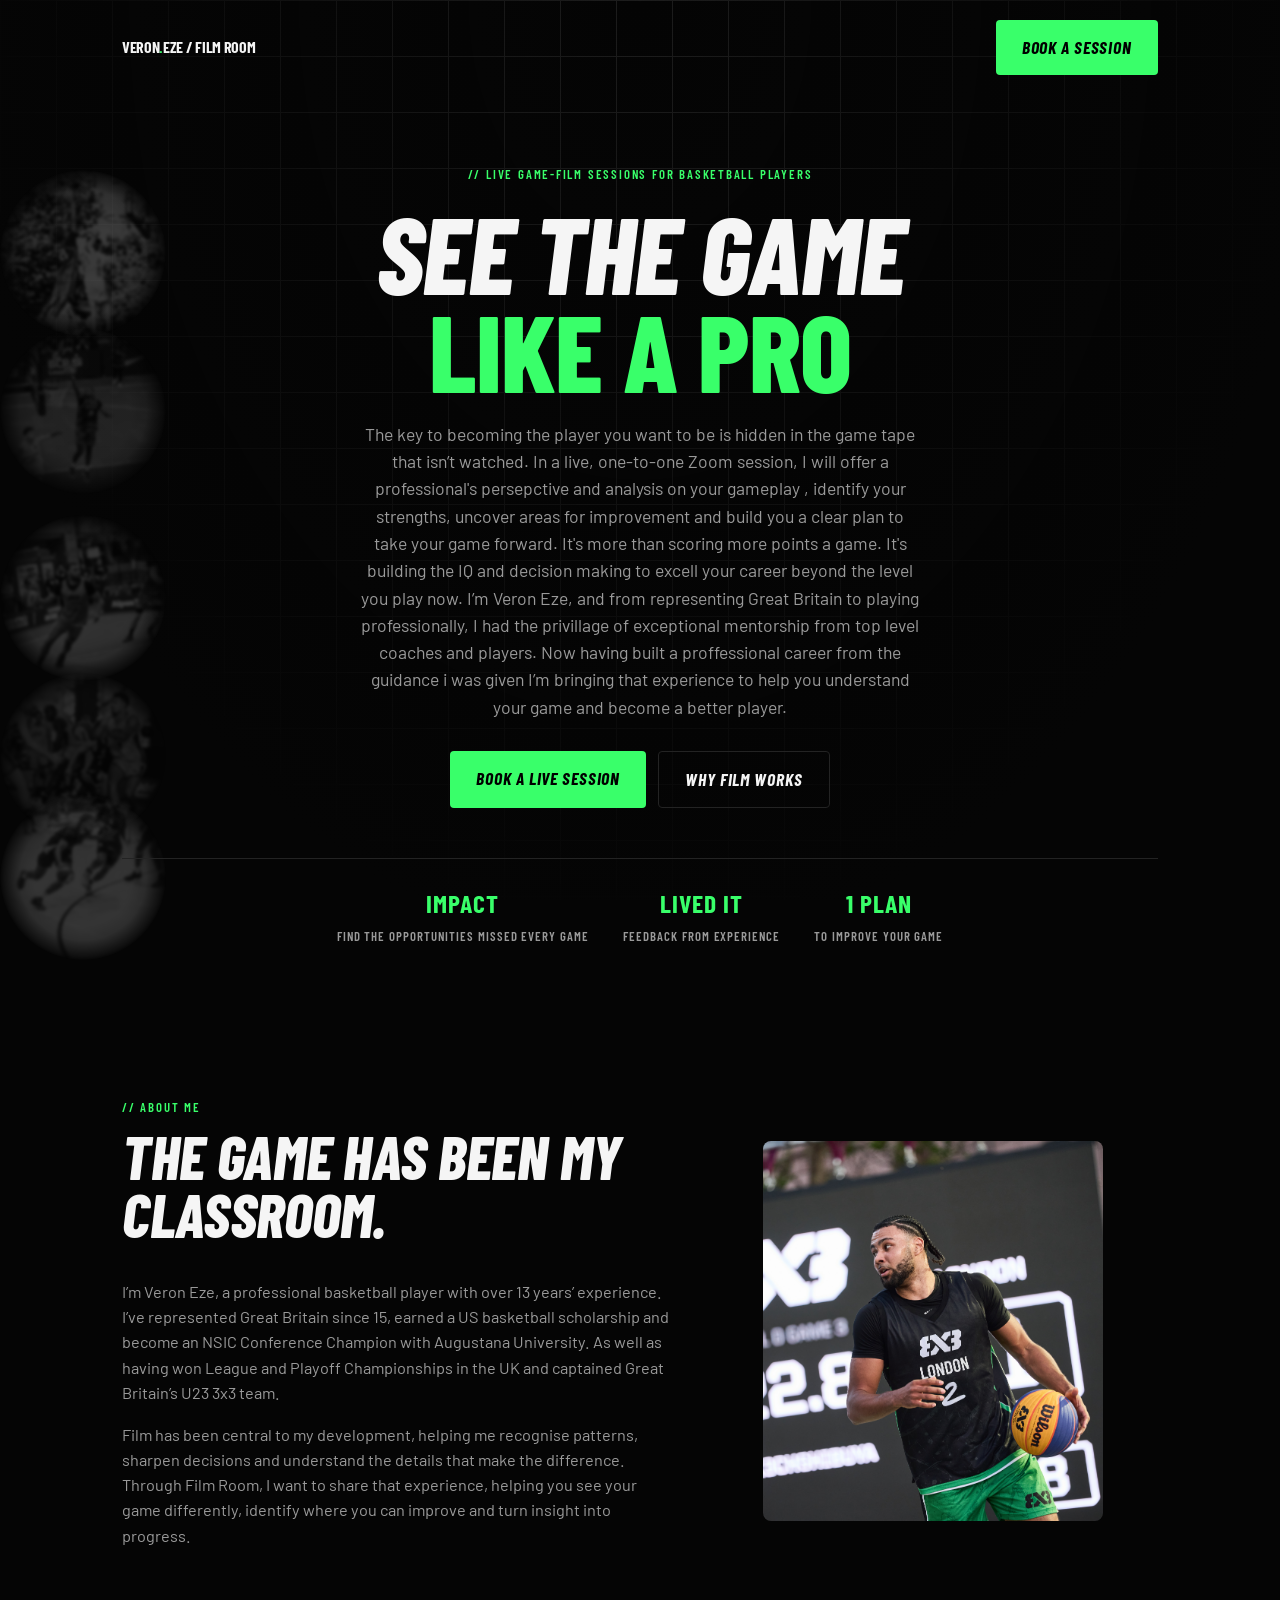
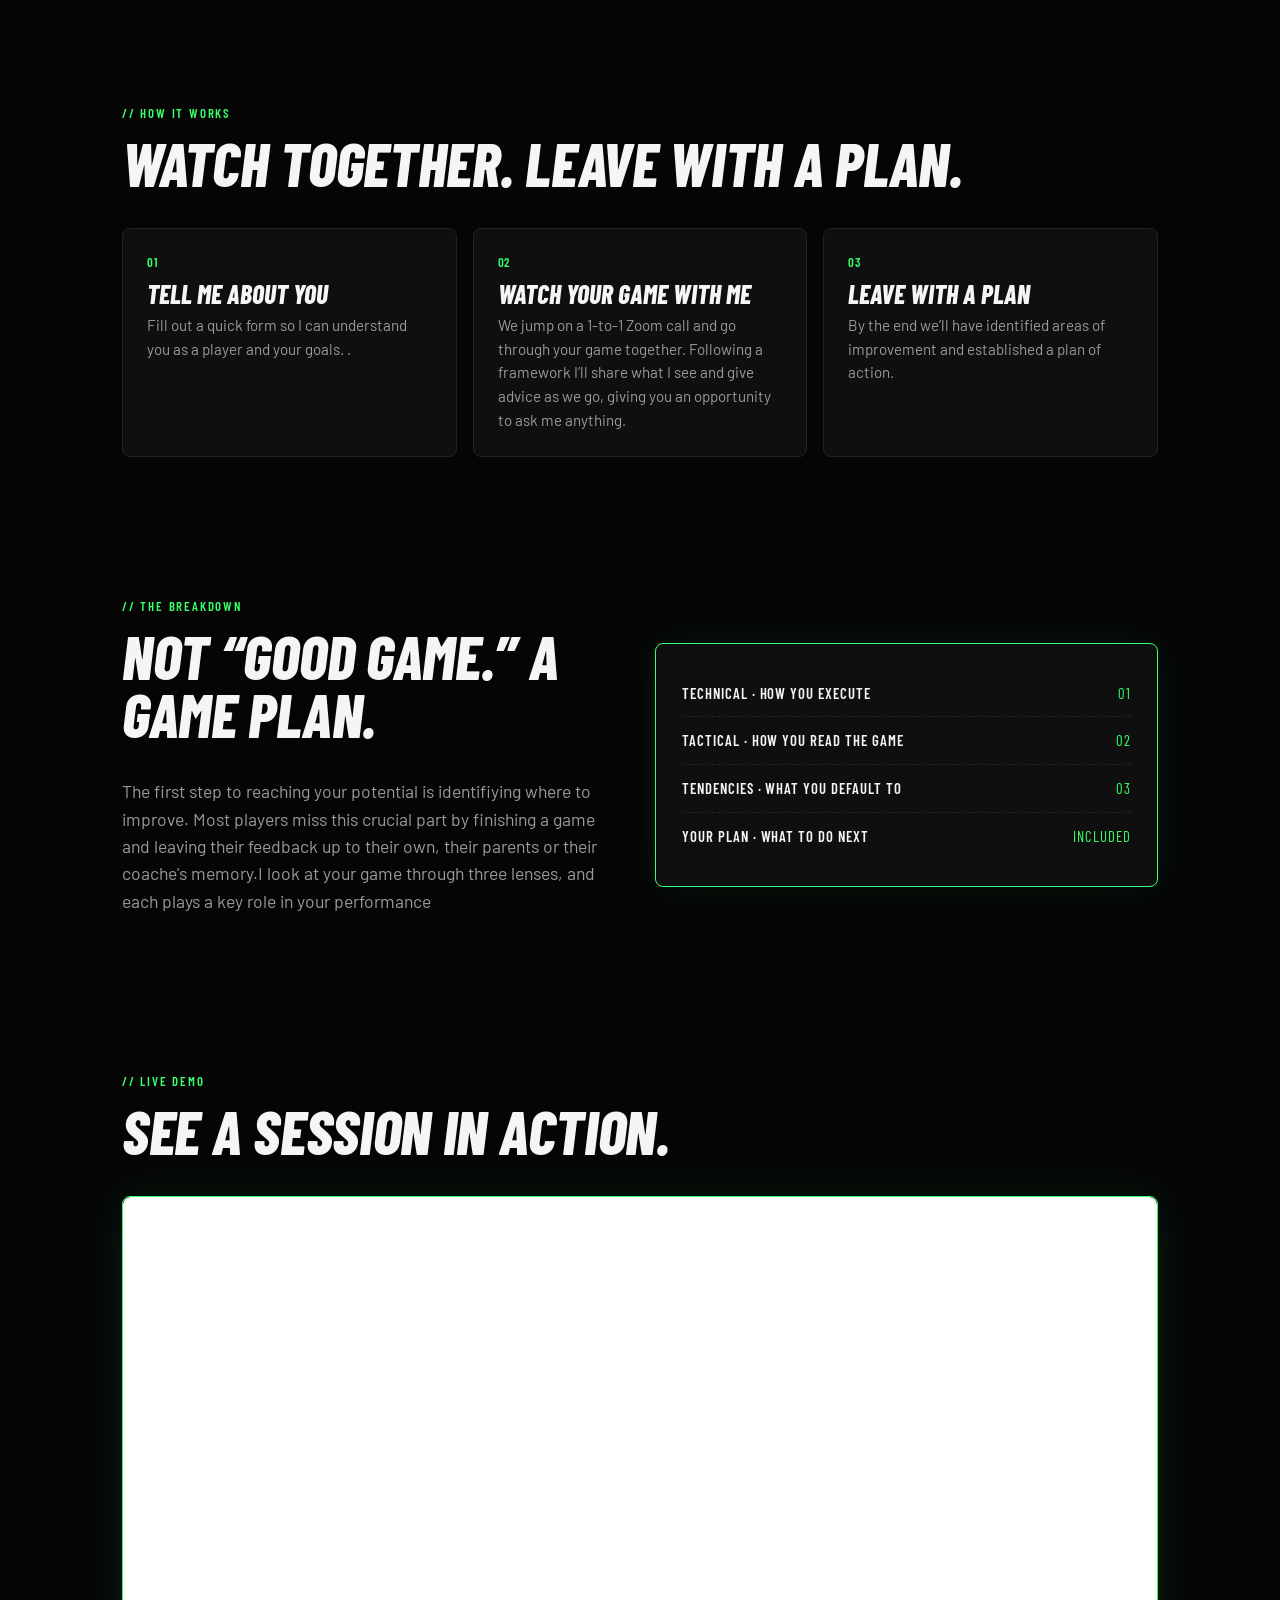
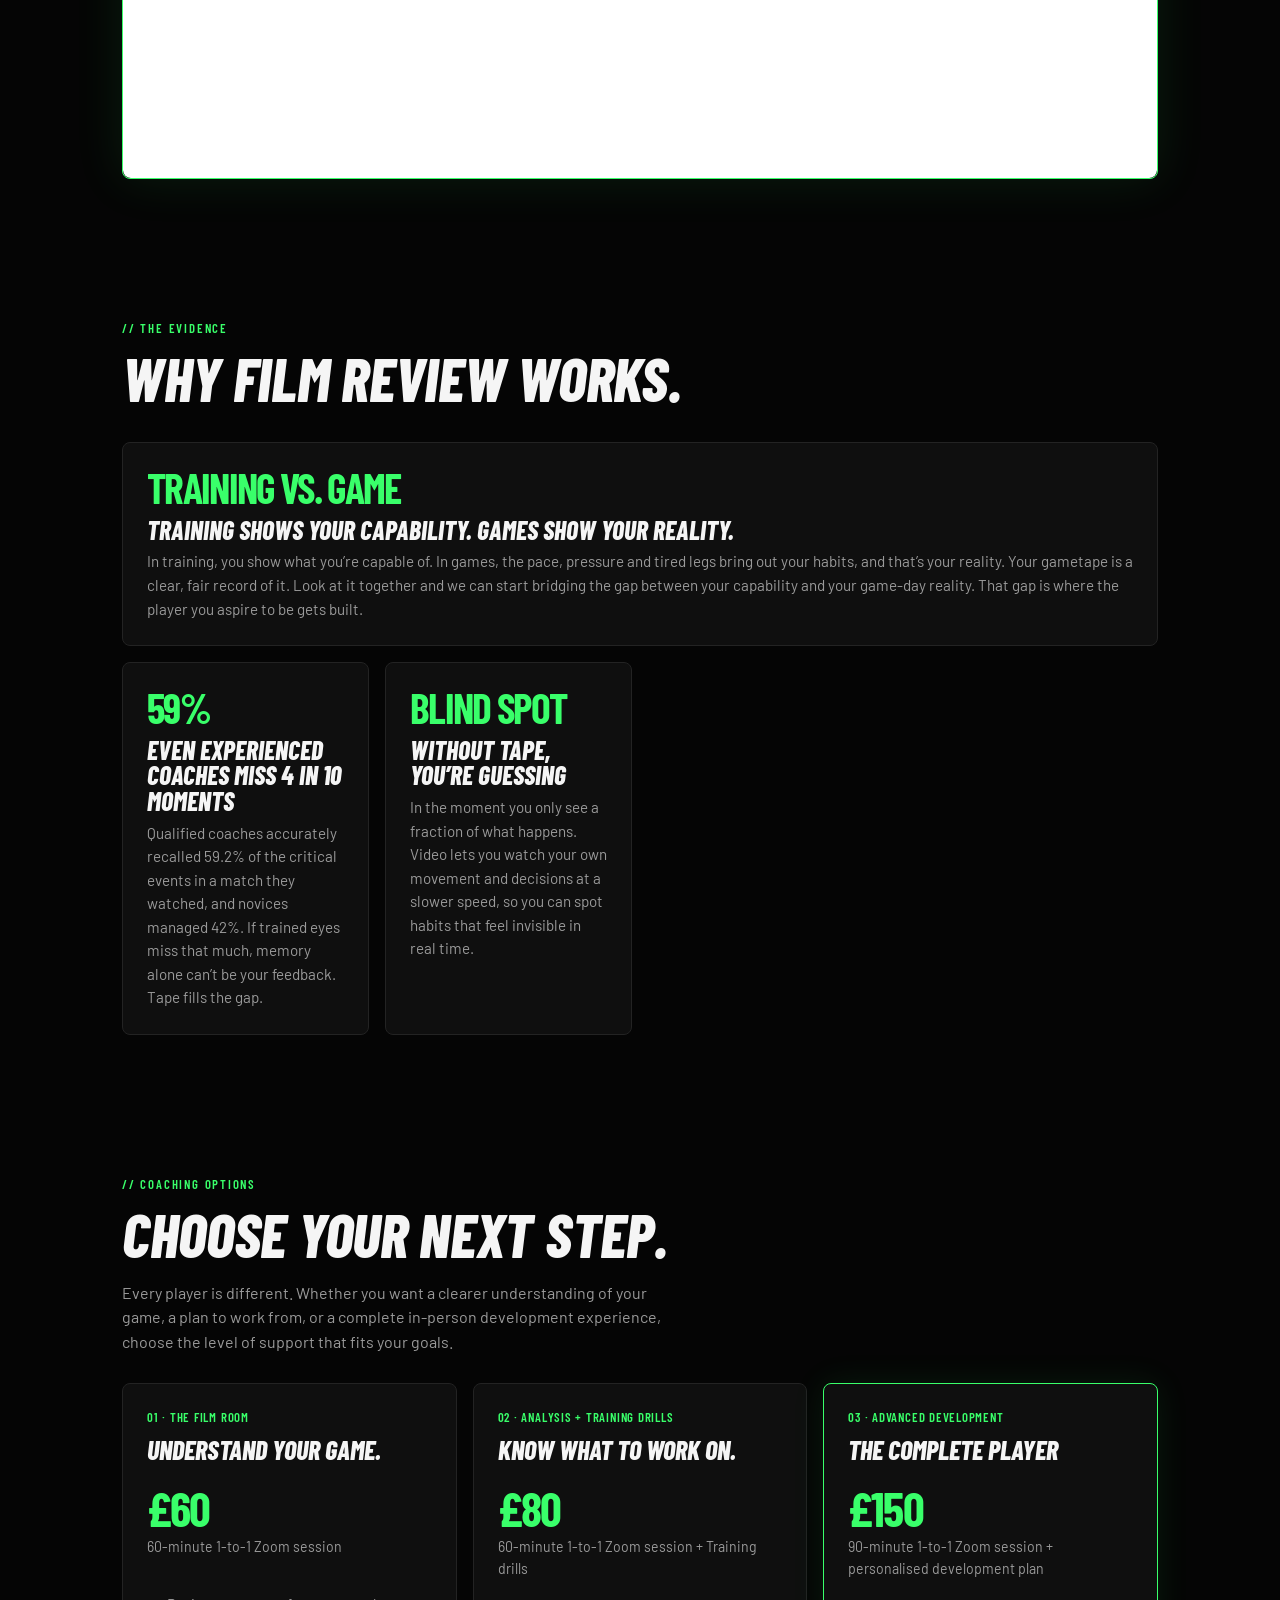
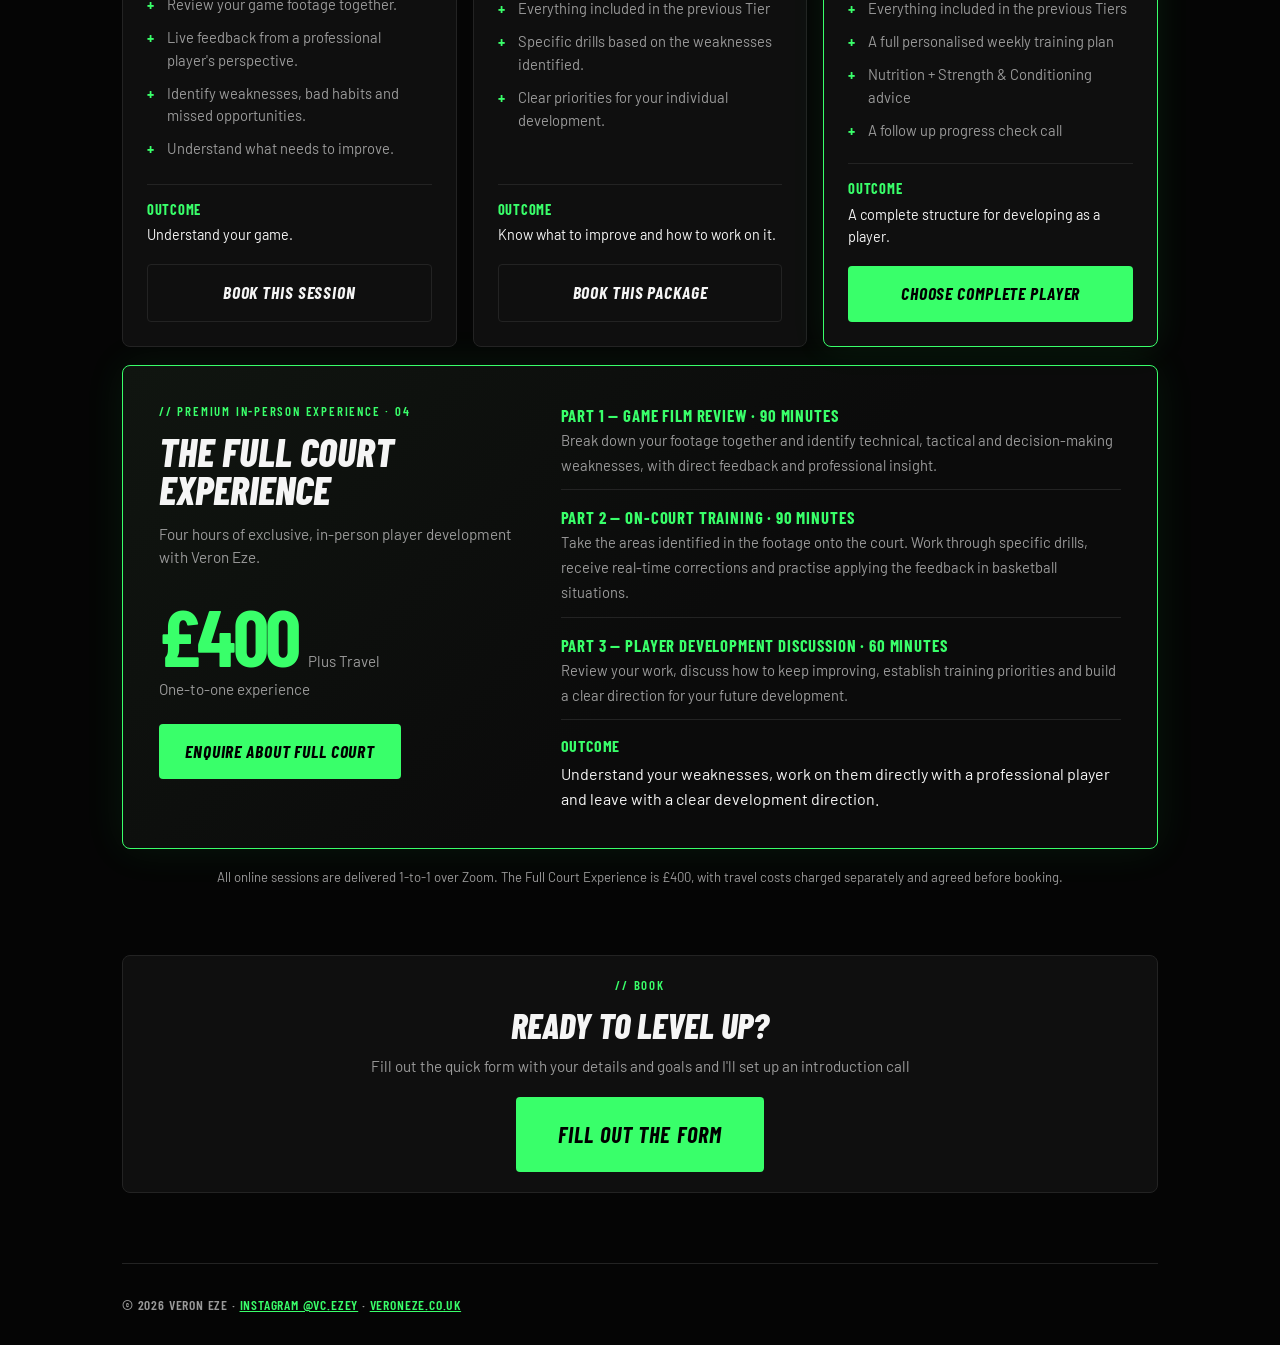
==== index.html @ c623221a "Update training plan description in index.html" ====
<!DOCTYPE html>
<html lang="en-GB">
<head>
<meta charset="utf-8">
<meta name="viewport" content="width=device-width, initial-scale=1, viewport-fit=cover">
<meta name="description" content="Live basketball game-film sessions with Veron Eze. We watch your game back together on Zoom and leave you with a plan to improve.">
<meta name="theme-color" content="#050505">
<meta property="og:title" content="Veron Eze | Film Room">
<meta property="og:description" content="Watch your game back with a professional player, live on Zoom, and leave with a plan to improve.">
<meta property="og:type" content="website">
<meta property="og:url" content="https://veroneze.co.uk/">
<link rel="icon" href="data:image/svg+xml,%3Csvg xmlns='http://www.w3.org/2000/svg' viewBox='0 0 100 100'%3E%3Ctext y='.9em' font-size='90'%3E%F0%9F%8F%80%3C/text%3E%3C/svg%3E">
<title>Veron Eze | Film Room – Basketball Video Analysis</title>
<link rel="preconnect" href="https://fonts.googleapis.com">
<link rel="preconnect" href="https://fonts.gstatic.com" crossorigin>
<link rel="stylesheet" href="https://fonts.googleapis.com/css2?family=Barlow:wght@400;500;600&family=Barlow+Condensed:ital,wght@0,600;0,700;1,800&display=swap">
<style>
/* Film Room by Veron Eze - styles */
:root{--bg:#050505;--panel:#0f0f0f;--line:#232323;--fg:#f5f5f5;--mut:#9a9a9a;--g:#39ff6a;color-scheme:dark;box-sizing:border-box;padding-top:env(safe-area-inset-top,0px);padding-bottom:env(safe-area-inset-bottom,0px)}
html{scroll-behavior:smooth;scroll-padding-top:env(safe-area-inset-top,0px)}
*,*::before,*::after{box-sizing:inherit}
body{margin:0;background:var(--bg);color:var(--fg);font-family:'Barlow',system-ui,sans-serif;line-height:1.55;background-image:linear-gradient(var(--line) 1px,transparent 1px),linear-gradient(90deg,var(--line) 1px,transparent 1px);background-size:56px 56px;background-attachment:fixed}
body::after{content:"";position:fixed;inset:0;background:radial-gradient(ellipse at 50% 0%,rgba(5,5,5,.2),var(--bg) 75%);pointer-events:none;z-index:-1}


/* Floating, feather-edged basketball photos behind the page */

/* Floating, feather-edged basketball photos — confined to the hero */
.float-photos{
  position:absolute;
  top:0;
  bottom:0;
  left:50%;
  width:100vw;
  transform:translateX(-50%);
  z-index:0;
  overflow:hidden;
  pointer-events:none;
}
.float-photo{
  position:absolute;
  left:0;
  top:var(--top);
  width:clamp(105px,13vw,175px);
  aspect-ratio:1;
  border-radius:50%;
  overflow:hidden;
  opacity:var(--opacity,.22);
  filter:blur(1.5px);
  -webkit-mask-image:radial-gradient(circle, #000 42%, rgba(0,0,0,.85) 54%, transparent 73%);
  mask-image:radial-gradient(circle, #000 42%, rgba(0,0,0,.85) 54%, transparent 73%);
  animation:photo-drift var(--duration,38s) linear var(--delay,0s) infinite;
  will-change:transform;
}

.float-photo img{
  width:100%;
  height:100%;
  object-fit:cover;
  display:block;
  filter:grayscale(1) contrast(1.08);
}

@keyframes photo-drift{
  from{transform:translate3d(calc(100vw + 200px),0,0)}
  to{transform:translate3d(-350px,0,0)}
}

.hero{
  position:relative;
  overflow:visible;
  isolation:isolate;
}

@media(max-width:700px){
  .float-photo{
    width:clamp(90px,25vw,125px);
    opacity:.16;
  }
}

@media(prefers-reduced-motion:reduce){
  .float-photo{
    animation:none;
    display:none;
  }
}


/* Subtle green ball that travels across the page as the visitor scrolls */
.scroll-ball{
  position:fixed;
  z-index:0;
  pointer-events:none;
  width:clamp(150px,24vw,320px);
  aspect-ratio:1;
  left:0;
  top:50%;
  border-radius:50%;
  opacity:.22;
  filter:blur(28px);
  background:radial-gradient(circle at 35% 32%,rgba(120,170,116,.9),rgba(57,110,65,.72) 42%,rgba(35,78,44,.42) 68%,transparent 74%);
  transform:translate3d(-45vw,-50%,0);
  will-change:transform;
  animation:ball-travel linear both;
  animation-timeline:scroll(root block);
}
@keyframes ball-travel{
  from{transform:translate3d(-45vw,-50%,0)}
  to{transform:translate3d(110vw,-50%,0)}
}
.wrap{position:relative;z-index:1}
@media(prefers-reduced-motion:reduce){
  .scroll-ball{animation:none;transform:translate3d(35vw,-50%,0);opacity:.12}
}
.mono{font-family:'Barlow Condensed','Arial Narrow',sans-serif;font-weight:600;letter-spacing:.06em;text-transform:uppercase}
h1,h2,h3{font-family:'Barlow Condensed','Arial Narrow',sans-serif;font-style:italic;font-weight:800;text-transform:uppercase}
.vid{aspect-ratio:16/9;background:var(--panel);border:1px solid var(--g);border-radius:8px;display:grid;place-items:center;text-align:center;box-shadow:0 0 50px rgba(57,255,106,.1);position:relative;overflow:hidden}
.play{width:84px;height:84px;border-radius:50%;background:var(--g);display:grid;place-items:center;margin:0 auto 14px}
.play::after{content:"";border-left:24px solid #000;border-top:15px solid transparent;border-bottom:15px solid transparent;margin-left:6px}
.chap{display:grid;gap:8px;margin-top:18px;grid-template-columns:repeat(auto-fit,minmax(220px,1fr))}
.chap div{border:1px dashed var(--line);border-radius:6px;padding:10px 14px;color:var(--mut);font-size:.9rem}
.chap b{color:var(--g)}
.wrap{max-width:1080px;margin:0 auto;padding:0 22px}
nav{display:flex;justify-content:space-between;align-items:center;padding:20px 0}
.logo{font-weight:700;letter-spacing:-.02em}
.logo span{color:var(--g)}
.btn{font-family:'Barlow Condensed','Arial Narrow',sans-serif;font-style:italic;text-transform:uppercase;letter-spacing:.05em;font-size:1.1rem;display:inline-block;background:var(--g);color:#000;font-weight:700;padding:14px 26px;border-radius:4px;text-decoration:none;transition:.2s}
.btn:hover{box-shadow:0 0 28px rgba(57,255,106,.55);transform:translateY(-2px)}
.btn.ghost{background:none;color:var(--fg);border:1px solid var(--line)}
.btn.ghost:hover{border-color:var(--g);box-shadow:none}
.hero{padding:70px 0 80px}
.tag{color:var(--g);font-size:.8rem;letter-spacing:.14em;text-transform:uppercase}
h1{font-size:clamp(3rem,10vw,6.8rem);line-height:.9;letter-spacing:-.01em;margin:18px 0 22px;max-width:12ch}
h1 em{font-style:normal;color:var(--g)}
.lead{color:var(--mut);max-width:56ch;font-size:1.1rem}
.cta{display:flex;gap:12px;flex-wrap:wrap;margin-top:30px}
.stats{display:flex;gap:34px;flex-wrap:wrap;margin-top:50px;padding-top:24px;border-top:1px solid var(--line)}
.stats b{display:block;font-size:1.6rem;color:var(--g)}
.stats span{color:var(--mut);font-size:.8rem}
section{padding:70px 0}
h2{font-size:clamp(2.2rem,6vw,3.8rem);letter-spacing:-.005em;margin:10px 0 36px;line-height:.95}
.grid{display:grid;gap:16px;grid-template-columns:repeat(auto-fit,minmax(240px,1fr))}
.card{background:var(--panel);border:1px solid var(--line);border-radius:8px;padding:24px;transition:.25s}
.card:hover{border-color:var(--g);transform:translateY(-3px)}
.card .n{color:var(--g);font-size:.8rem}
.card h3{margin:8px 0;font-size:1.6rem;line-height:1}
.card p{margin:0;color:var(--mut);font-size:.95rem}
.big{font-size:2.6rem;font-weight:700;color:var(--g);letter-spacing:-.04em;line-height:1}
.src{font-size:.72rem;color:#6d6d6d;margin-top:14px!important}
.report{background:var(--panel);border:1px solid var(--g);border-radius:8px;padding:26px;box-shadow:0 0 40px rgba(57,255,106,.08)}
.row{display:flex;justify-content:space-between;gap:10px;padding:12px 0;border-bottom:1px dashed var(--line);font-size:.92rem}
.row:last-child{border:0}
.row b{color:var(--g);font-weight:400}
.two{display:grid;gap:30px;grid-template-columns:repeat(auto-fit,minmax(300px,1fr));align-items:center}
.note{color:var(--mut);font-size:.8rem;max-width:70ch}
.hero{position:relative}
.herogrid{position:relative;z-index:1;text-align:center}
.herogrid h1,.herogrid .lead{margin-left:auto;margin-right:auto}
.herogrid .cta,.herogrid .stats{justify-content:center}
.ph{border:1px dashed var(--g);border-radius:8px;background:repeating-linear-gradient(135deg,#0c0c0c,#0c0c0c 14px,#111 14px,#111 28px);display:grid;place-items:center;text-align:center;padding:16px;color:var(--mut);font-size:.95rem}
.ph.tall{aspect-ratio:4/5}
.ph.vert{aspect-ratio:9/16}
.reel{display:grid;gap:14px;grid-template-columns:repeat(auto-fit,minmax(200px,1fr))}
footer{border-top:1px solid var(--line);padding:30px 0;color:var(--mut);font-size:.85rem}
footer a{color:var(--g)}
/* ---- Image / video helpers (used when you replace the placeholders) ---- */
.bgp img{width:100%;height:100%;object-fit:cover;opacity:.35;filter:grayscale(1) contrast(1.1)}
.ph img,.vid video,.vid iframe{width:100%;height:100%;object-fit:cover;border:0;border-radius:8px;display:block}
.vid iframe{position:absolute;inset:0}
.card .ph{padding:0;overflow:hidden}


.about-layout{display:grid;grid-template-columns:1.1fr .9fr;gap:34px;align-items:center}
.about-copy p{color:var(--mut);font-size:1.02rem;max-width:62ch}
.about-photo{
  width:100%;
  max-width:340px;
  height:380px;
  justify-self:center;
  overflow:hidden;
  border-radius:8px;
}
.about-photo img{
  width:100%;
  height:100%;
  object-fit:cover;
  object-position:70% center;
  display:block;
}
@media(max-width:700px){
  .about-layout{grid-template-columns:1fr;gap:22px}
  .about-photo{height:300px;max-width:300px}
}

  
/* Mobile typography adjustments only */
@media(max-width:700px){

  /* Main opening section */
  .herogrid h1{
    font-size:clamp(3.5rem,12vw,4.4rem);
    line-height:.88;
  }

  .herogrid .lead{
    font-size:1rem;
  }

  /* About section */
  .about-copy h2{
    font-size:2.6rem;
    line-height:.92;
  }

  .about-copy p{
    font-size:.95rem;
  }

}


/* ---- Pricing and player development packages ---- */
.pricing-intro{max-width:62ch;color:var(--mut);margin:-18px 0 28px}
.pricing-grid{display:grid;grid-template-columns:repeat(3,minmax(0,1fr));gap:16px;align-items:stretch}
.price-card{display:flex;flex-direction:column;background:var(--panel);border:1px solid var(--line);border-radius:8px;padding:24px;min-width:0}
.price-card.featured{border-color:var(--g);box-shadow:0 0 34px rgba(57,255,106,.09)}
.price-card .n{color:var(--g);font-size:.8rem}
.price-card h3{font-size:1.65rem;line-height:1.02;margin:9px 0 8px}
.price-card .price{font-family:'Barlow Condensed','Arial Narrow',sans-serif;font-size:3rem;line-height:1;color:var(--g);font-weight:700;letter-spacing:-.04em;margin:12px 0 4px}
.price-card .duration{color:var(--mut);font-size:.88rem;min-height:2.8em}
.price-card ul{list-style:none;padding:0;margin:18px 0 22px;display:grid;gap:10px}
.price-card li{position:relative;padding-left:20px;color:var(--mut);font-size:.92rem}
.price-card li::before{content:"+";position:absolute;left:0;color:var(--g);font-weight:700}
.price-card .outcome{border-top:1px solid var(--line);padding-top:14px;margin-top:auto;color:var(--fg);font-size:.9rem}
.price-card .outcome b,
.fullcourt .outcome b{
  display:block;
  color:var(--g);
  font-family:'Barlow Condensed','Arial Narrow',sans-serif;
  text-transform:uppercase;
  letter-spacing:.05em;
  margin-bottom:3px;
}
.price-card .btn{margin-top:18px;text-align:center}
.fullcourt{margin-top:18px;display:grid;grid-template-columns:.8fr 1.2fr;gap:28px;background:linear-gradient(135deg,#101510,#0b0b0b 55%);border:1px solid var(--g);border-radius:8px;padding:clamp(22px,4vw,36px);box-shadow:0 0 42px rgba(57,255,106,.08)}
.fullcourt .price{font-family:'Barlow Condensed','Arial Narrow',sans-serif;font-size:clamp(3.4rem,7vw,5rem);line-height:.95;color:var(--g);font-weight:700;letter-spacing:-.04em;margin:12px 0 5px}
.fullcourt h3{font-size:clamp(1.8rem,4vw,2.5rem);line-height:.95;margin:10px 0}
.fullcourt .sub{color:var(--mut);font-size:.95rem}
.fullcourt-parts{display:grid;gap:14px}
.fullcourt-part{border-bottom:1px solid var(--line);padding-bottom:12px}
.fullcourt-part:last-child{border:0;padding-bottom:0}
.fullcourt-part b{display:block;color:var(--g);font-family:'Barlow Condensed','Arial Narrow',sans-serif;text-transform:uppercase;letter-spacing:.05em;font-size:1.05rem}
.fullcourt-part span{color:var(--mut);font-size:.92rem}
.travel-note{display:inline-flex;align-items:center;gap:8px;border:1px solid rgba(57,255,106,.45);border-radius:4px;padding:7px 10px;color:var(--fg);font-size:.85rem;margin-top:14px}
.pricing-footnote{
  color:var(--mut);
  font-size:.82rem;
  margin-top:18px;
  text-align:center;
}
@media(max-width:850px){.pricing-grid{grid-template-columns:1fr 1fr}.price-card:last-child{grid-column:1/-1}.fullcourt{grid-template-columns:1fr}}
@media(max-width:560px){.pricing-grid{grid-template-columns:1fr}.price-card:last-child{grid-column:auto}.price-card .duration{min-height:0}}
/* Booking section */
#book{
  text-align:center;
  padding:20px 30px;
  margin-top:-35px;
}

#book .tag{
  text-align:center;
}

#book h3{
  font-size:2.2rem;
  margin:12px 0;
}

#book p{
  margin-left:auto;
  margin-right:auto;
}

#book .btn{
  font-size:1.4rem;
  padding:20px 42px;
  min-width:240px;
}
  /* ===== Mobile-only improvements (desktop untouched) ===== */
.lead-short{display:none}
.btn.mobile-cta{display:none}

@media(max-width:700px){
  /* Hero: short hook instead of long paragraph */
  .lead-long{display:none}
  .lead-short{display:block}
  .hero{padding:28px 0 40px}
  .cta{flex-direction:column;gap:10px;margin-top:24px}
  .cta .btn{text-align:center;padding:15px 20px}
  .stats{display:grid;grid-template-columns:repeat(3,1fr);gap:10px;margin-top:30px;padding-top:18px}
  .stats b{font-size:1.1rem}
  .stats span{display:block;font-size:.68rem;line-height:1.25}

  /* Nav */
  nav{padding:14px 0}
  .logo{font-size:.8rem}
  nav .btn{padding:9px 14px;font-size:.9rem}

  /* Tighter rhythm */
  section{padding:44px 0}
  h2{margin:8px 0 22px}
  #book{margin-top:0;padding:28px 22px}
  #book .btn{display:block;min-width:0;width:100%;padding:18px 20px}
  footer{padding-bottom:90px}

  /* About: photo first, wider crop */
  .about-photo{order:-1;max-width:none;height:250px}
  .about-photo img{object-position:70% 20%}

  /* How it works: vertical timeline instead of 3 boxes */
  #how .grid{display:block;margin-left:4px;padding-left:24px;border-left:1px solid var(--line)}
  #how .card{position:relative;background:none;border:0;padding:0 0 26px}
  #how .card:last-child{padding-bottom:0}
  #how .card:hover{transform:none}
  #how .card::before{content:"";position:absolute;left:-29px;top:6px;width:9px;height:9px;border-radius:50%;background:var(--g);box-shadow:0 0 12px var(--g)}

  /* Pricing + evidence: swipeable rows that bleed to the screen edge */
  .pricing-grid,#evidence .grid{
    display:flex;gap:12px;overflow-x:auto;scroll-snap-type:x mandatory;
    margin:0 -22px;padding:4px 22px 14px;scroll-padding:0 22px;
    -webkit-overflow-scrolling:touch;scrollbar-width:none}
  .pricing-grid::-webkit-scrollbar,#evidence .grid::-webkit-scrollbar{display:none}
  .pricing-grid>*,#evidence .grid>*{flex:0 0 82%;scroll-snap-align:start}
  .price-card .duration{min-height:0}
  .pricing-intro::after{content:" Swipe to compare →";color:var(--g)}
  .fullcourt{padding:22px;gap:20px}

  /* Scroll progress bar */
  html::before{content:"";position:fixed;top:0;left:0;width:100%;height:3px;background:var(--g);
    transform:scaleX(0);transform-origin:0 50%;z-index:50;
    animation:prog linear both;animation-timeline:scroll(root block)}
  @keyframes prog{to{transform:scaleX(1)}}

  /* Fade-up on scroll (class added by JS, mobile only) */
  .rv{opacity:0;transform:translateY(22px);transition:opacity .6s ease,transform .6s ease}
  .rv.in{opacity:1;transform:none}

  /* Sticky booking button */
  .btn.mobile-cta{display:block;position:fixed;left:12px;right:12px;
    bottom:calc(10px + env(safe-area-inset-bottom,0px));z-index:60;text-align:center;
    box-shadow:0 8px 30px rgba(0,0,0,.6);transform:translateY(160%);
    pointer-events:none;transition:transform .35s ease}
  .btn.mobile-cta.show{transform:none;pointer-events:auto}
}
</style>
</head>
<body>

<div class="wrap">
<nav><div class="logo mono">VERON<span>.</span>EZE / FILM ROOM</div><div style="display:flex;align-items:center;gap:14px"><a class="btn" href="#book">Book a session</a></div></nav>
<header class="hero">
  <div class="float-photos" aria-hidden="true">
  <div class="float-photo" style="--top:8%;--duration:42s;--delay:-8s;--opacity:.22"><img src="3x3 Hungary (Nathan Green)-107 2.JPG" alt=""></div>
  <div class="float-photo" style="--top:25%;--duration:35s;--delay:-24s;--opacity:.18"><img src="Full Edit - U23 3x3 (Nathan Green)-103.jpg" alt=""></div>
  <div class="float-photo" style="--top:45%;--duration:46s;--delay:-16s;--opacity:.23"><img src="hfmrtoyv0ftlnbs55pp0.jpeg" alt=""></div>
  <div class="float-photo" style="--top:62%;--duration:39s;--delay:-31s;--opacity:.17"><img src="zd43kmmwzcdxtjapdnwa.jpeg" alt=""></div>
  <div class="float-photo" style="--top:75%;--duration:49s;--delay:-5s;--opacity:.20"><img src="IMG_0838.JPG" alt=""></div>
</div>
  <div class="herogrid">
    <div class="tag mono">// Live game-film sessions for basketball players</div>
    <h1>See the game <em>like a pro</em></h1>
    <p class="lead lead-long">The key to becoming the player you want to be is hidden in the game tape that isn’t watched. In a live, one-to-one Zoom session, I will offer a professional's persepctive and analysis on your gameplay , identify your strengths, uncover areas for improvement and build you a clear plan to take your game forward. It's more than scoring more points a game. It's building the IQ and decision making to excell your career beyond the level you play now. I’m Veron Eze, and from representing Great Britain to playing professionally, I had the privillage of exceptional mentorship from top level coaches and players. Now having built a proffessional career from the guidance i was given I’m bringing that experience to help you understand your game and become a better player.</p>
   <p class="lead lead-short">The key to becoming the player you want to be is hidden in the game tape that isn’t watched. In a live, one-to-one Zoom session, I will offer a professional's persepctive and analysis on your gameplay , identify your strengths, uncover areas for improvement and build you a clear plan to take your game forward. It's more than scoring more points a game. It's building the IQ and decision making to excell your career beyond the level you play now.</p>
    <div class="cta">
      <a class="btn" href="#book">Book a live session</a>
      <a class="btn ghost" href="#evidence">Why film works</a>
    </div>
    <div class="stats mono">
      <div><b>Impact</b><span>find the opportunities missed every game</span></div>
      <div><b>Lived it</b><span>feedback from experience</span></div>
      <div><b>1 plan</b><span>to improve your game</span></div>
    </div>
  </div>
</header>



<section id="about">
  <div class="about-layout">
    <div class="about-copy">
      <div class="tag mono">// About me</div>
      <h2>The game has been my classroom.</h2>
      <p>I’m Veron Eze, a professional basketball player with over 13 years’ experience. I’ve represented Great Britain since 15, earned a US basketball scholarship and become an NSIC Conference Champion with Augustana University. As well as having won League and Playoff Championships in the UK and captained Great Britain’s U23 3x3 team.</p>
      <p>Film has been central to my development, helping me recognise patterns, sharpen decisions and understand the details that make the difference. Through Film Room, I want to share that experience, helping you see your game differently, identify where you can improve and turn insight into progress.</p>
    </div>
   <div class="about-photo">
  <img src="IMG_4678.JPG" alt="Veron Eze, professional basketball player">
</div>
  </div>
</section>

<section id="how">
  <div class="tag mono">// How it works</div><h2>Watch together. Leave with a plan.</h2>
  <div class="grid">
    <div class="card"><div class="n mono">01</div><h3>Tell me about you</h3><p>Fill out a quick form so I can understand you as a player and your goals. .</p></div>
    <div class="card"><div class="n mono">02</div><h3>Watch your game with me</h3><p>We jump on a 1-to-1 Zoom call and go through your game together. Following a framework I’ll share what I see and give advice as we go, giving you an opportunity to ask me anything.</p></div>
    <div class="card"><div class="n mono">03</div><h3>Leave with a plan</h3><p>By the end we’ll have identified areas of improvement and established a plan of action.</p></div>
  </div>
</section>

<section>
  <div class="two">
    <div>
      <div class="tag mono">// The breakdown</div><h2>Not “good game.” A game plan.</h2>
      <p class="lead">The first step to reaching your potential is identifiying where to improve. Most players miss this crucial part by finishing a game and leaving their feedback up to their own, their parents or their coache's memory.I look at your game through three lenses, and each plays a key role in your performance</p>
    </div>
    <div class="report mono">
      <div class="row"><span>TECHNICAL · HOW YOU EXECUTE</span><b>01</b></div>
      <div class="row"><span>TACTICAL · HOW YOU READ THE GAME</span><b>02</b></div>
      <div class="row"><span>TENDENCIES · WHAT YOU DEFAULT TO</span><b>03</b></div>
      <div class="row"><span>YOUR PLAN · WHAT TO DO NEXT</span><b>INCLUDED</b></div>
    </div>
  </div>
</section>


<section id="demo">
  <div class="tag mono">// Live demo</div>
  <h2>See a session in action.</h2>

  <div class="vid">
    <iframe
      src="https://www.youtube-nocookie.com/embed/g3BgpYFwn34"
      title="Veron Eze Film Room – Live Demo"
      loading="lazy"
      allow="accelerometer; autoplay; clipboard-write; encrypted-media; gyroscope; picture-in-picture; web-share"
      referrerpolicy="strict-origin-when-cross-origin"
      allowfullscreen>
    </iframe>
  </div>
</section>

<section id="evidence">
  <div class="tag mono">// The evidence</div><h2>Why film review works.</h2>
  <div class="grid">
    <div class="card" style="grid-column:1/-1"><div class="big mono">Training vs. Game</div><h3>Training shows your capability. Games show your reality.</h3><p>In training, you show what you’re capable of. In games, the pace, pressure and tired legs bring out your habits, and that’s your reality. Your gametape is a clear, fair record of it. Look at it together and we can start bridging the gap between your capability and your game-day reality. That gap is where the player you aspire to be gets built.</p></div>
    <div class="card"><div class="big mono">59%</div><h3>Even experienced coaches miss 4 in 10 moments</h3><p>Qualified coaches accurately recalled 59.2% of the critical events in a match they watched, and novices managed 42%. If trained eyes miss that much, memory alone can’t be your feedback. Tape fills the gap.</p></div>
    <div class="card"><div class="big mono">Blind spot</div><h3>Without tape, you’re guessing</h3><p>In the moment you only see a fraction of what happens. Video lets you watch your own movement and decisions at a slower speed, so you can spot habits that feel invisible in real time.</p></div>
    
    
    
    
    
  </div>
  
</section>


<section id="pricing">
  <div class="tag mono">// Coaching options</div>
  <h2>Choose your next step.</h2>
  <p class="pricing-intro">Every player is different. Whether you want a clearer understanding of your game, a plan to work from, or a complete in-person development experience, choose the level of support that fits your goals.</p>

  <div class="pricing-grid">
    <article class="price-card">
      <div class="n mono">01 · THE FILM ROOM</div>
      <h3>Understand your game.</h3>
      <div class="price">£60</div>
      <div class="duration">60-minute 1-to-1 Zoom session</div>
      <ul>
        <li>Review your game footage together.</li>
        <li>Live feedback from a professional player's perspective.</li>
        <li>Identify weaknesses, bad habits and missed opportunities.</li>
        <li>Understand what needs to improve.</li>
      </ul>
      <div class="outcome"><b>Outcome</b>Understand your game.</div>
      <a class="btn ghost" href="#book">Book this session</a>
    </article>

    <article class="price-card">
      <div class="n mono">02 · ANALYSIS + TRAINING Drills</div>
      <h3>Know what to work on.</h3>
      <div class="price">£80</div>
      <div class="duration">60-minute 1-to-1 Zoom session + Training drills</div>
      <ul>
        <li>Everything included in the previous Tier</li>
        <li>Specific drills based on the weaknesses identified.</li>
        <li>Clear priorities for your individual development.</li>
      </ul>
      <div class="outcome"><b>Outcome</b>Know what to improve and how to work on it.</div>
      <a class="btn ghost" href="#book">Book this package</a>
    </article>

    <article class="price-card featured">
      <div class="n mono">03 · ADVANCED DEVELOPMENT</div>
      <h3>The Complete Player</h3>
      <div class="price">£150</div>
      <div class="duration">90-minute 1-to-1 Zoom session + personalised development plan</div>
      <ul>
        <li>Everything included in the previous Tiers</li>
        <li>A full personalised weekly training plan</li>
        <li>Nutrition + Strength & Conditioning advice</li>
        <li>A follow up progress check call</li>
      </ul>
      <div class="outcome"><b>Outcome</b>A complete structure for developing as a player.</div>
      <a class="btn" href="#book">Choose Complete Player</a>
    </article>
  </div>

  <div class="fullcourt">
    <div>
      <div class="tag mono">// Premium in-person experience · 04</div>
      <h3>The Full Court Experience</h3>
      <p class="sub">Four hours of exclusive, in-person player development with Veron Eze.</p>
<div style="display:flex;align-items:baseline;gap:10px;flex-wrap:wrap">
  <div class="price">£400</div>
  <span class="sub">Plus Travel</span>
</div>
<div class="sub">One-to-one experience</div>
      <p style="margin-top:22px"><a class="btn" href="#book">Enquire about Full Court</a></p>
    </div>
    <div class="fullcourt-parts">
      <div class="fullcourt-part">
        <b>Part 1 — Game Film Review · 90 minutes</b>
        <span>Break down your footage together and identify technical, tactical and decision-making weaknesses, with direct feedback and professional insight.</span>
      </div>
      <div class="fullcourt-part">
        <b>Part 2 — On-Court Training · 90 minutes</b>
        <span>Take the areas identified in the footage onto the court. Work through specific drills, receive real-time corrections and practise applying the feedback in basketball situations.</span>
      </div>
      <div class="fullcourt-part">
        <b>Part 3 — Player Development Discussion · 60 minutes</b>
        <span>Review your work, discuss how to keep improving, establish training priorities and build a clear direction for your future development.</span>
      </div>
      <div class="outcome"><b>Outcome</b>Understand your weaknesses, work on them directly with a professional player and leave with a clear development direction.</div>
    </div>
  </div>
  <p class="pricing-footnote">All online sessions are delivered 1-to-1 over Zoom. The Full Court Experience is £400, with travel costs charged separately and agreed before booking.</p>
</section>

<section style="padding-top:20px">
  <div class="card" id="book"><div class="tag mono">// Book</div><h3>Ready to level up?</h3><p>Fill out the quick form with your details and goals and I'll set up an introduction call</p><p style="margin-top:18px"><!-- BOOKING LINK: swap this mailto for your Google Form / Tally form URL -->
<a href="https://docs.google.com/forms/d/e/1FAIpQLSe7IG5h10Cz1GQr8abbHugn-15qcpNlFgSYyUhWwZqChtqohQ/viewform" class="btn" target="_blank" rel="noopener noreferrer">Fill out the form</a>
  </div>
</section>

<footer class="mono">© 2026 Veron Eze · <a href="https://www.instagram.com/Vc.ezey">Instagram @Vc.ezey</a> · <a href="https://veroneze.co.uk">veroneze.co.uk</a></footer>
<a class="btn mobile-cta" href="#book">Book a live session</a>

<script>
(function(){
  if(!window.matchMedia('(max-width:700px)').matches||!('IntersectionObserver' in window))return;
  var cta=document.querySelector('.mobile-cta'),hero=document.querySelector('.hero'),book=document.getElementById('book');
  var heroSeen=true,bookSeen=false;
  function upd(){cta.classList.toggle('show',!heroSeen&&!bookSeen)}
  new IntersectionObserver(function(e){heroSeen=e[0].isIntersecting;upd()}).observe(hero);
  new IntersectionObserver(function(e){bookSeen=e[0].isIntersecting;upd()}).observe(book);
  if(window.matchMedia('(prefers-reduced-motion:reduce)').matches)return;
  var io=new IntersectionObserver(function(es){es.forEach(function(x){
    if(x.isIntersecting){x.target.classList.add('in');io.unobserve(x.target)}})},{threshold:.15});
  document.querySelectorAll('section>.tag,section>h2,.about-layout>*,.two>*,.vid,.fullcourt,#how .card')
    .forEach(function(el){el.classList.add('rv');io.observe(el)});
})();
</script>
</body>
</html>
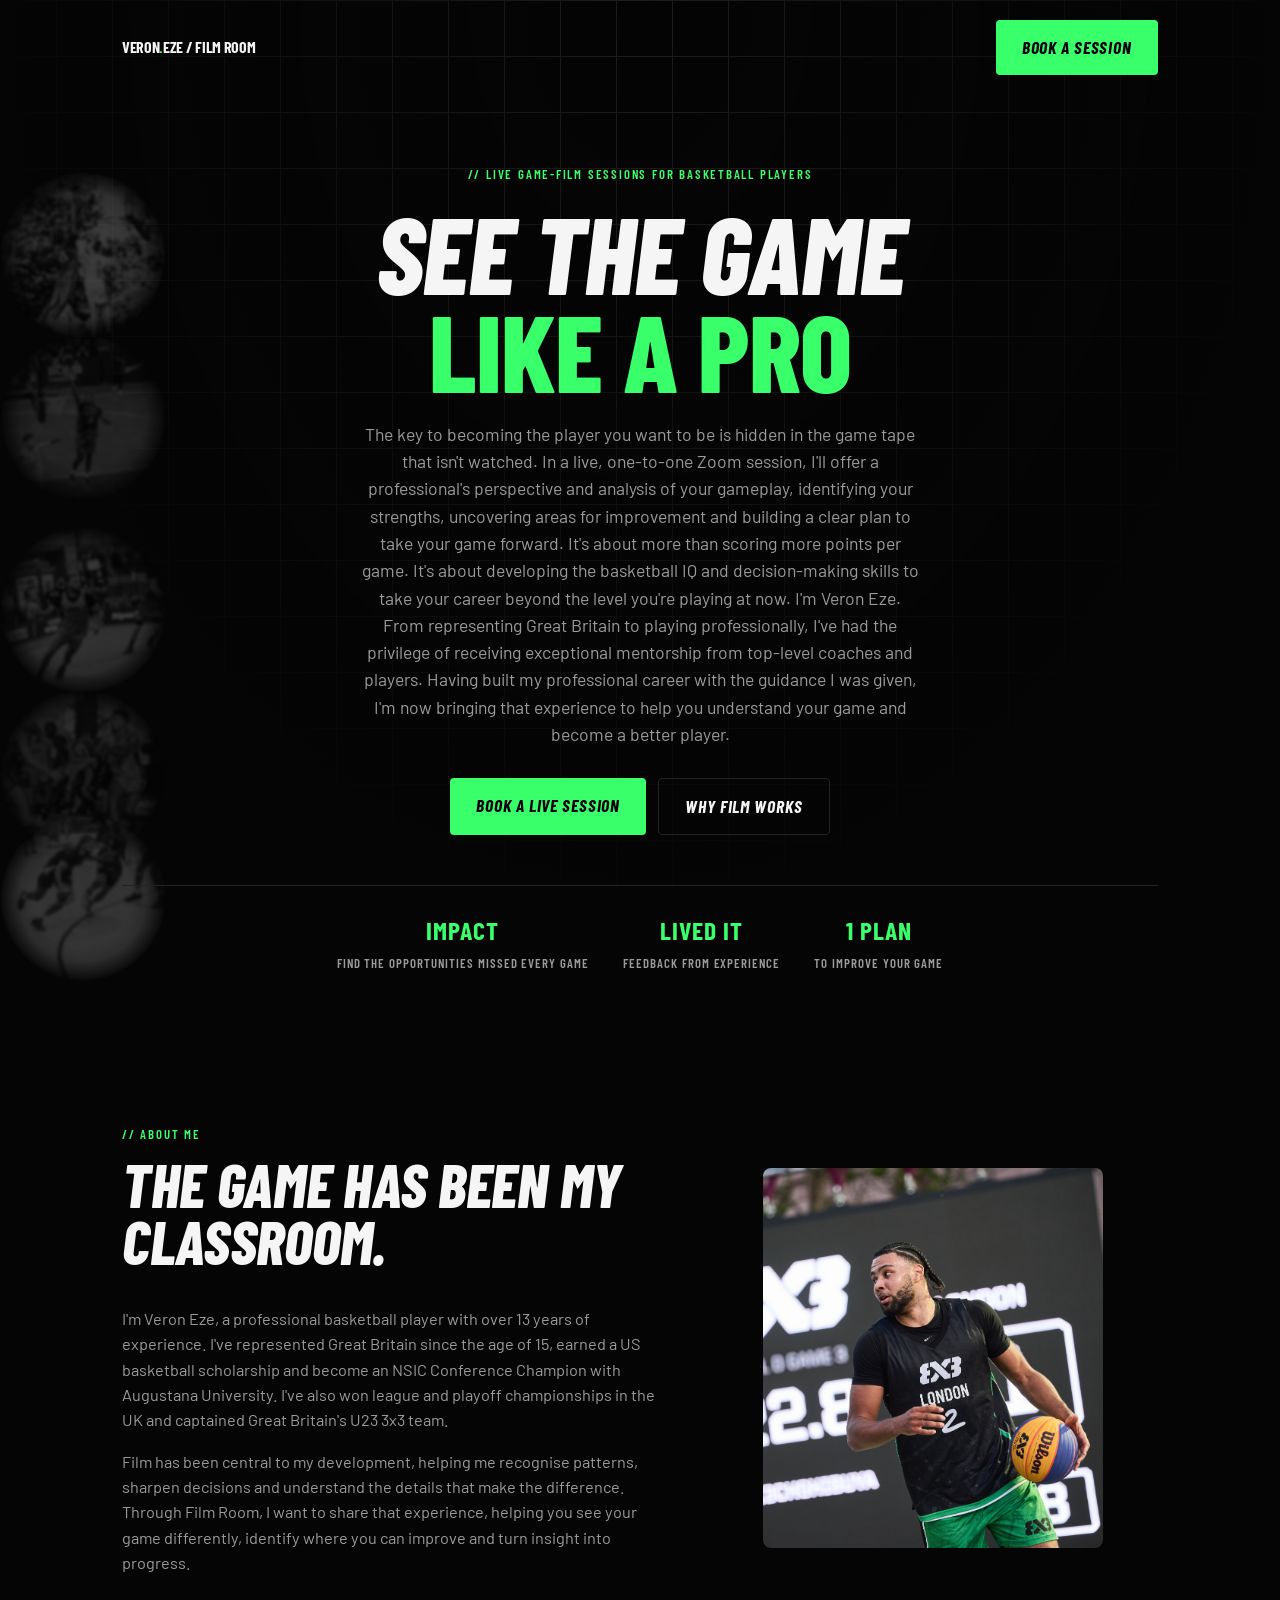
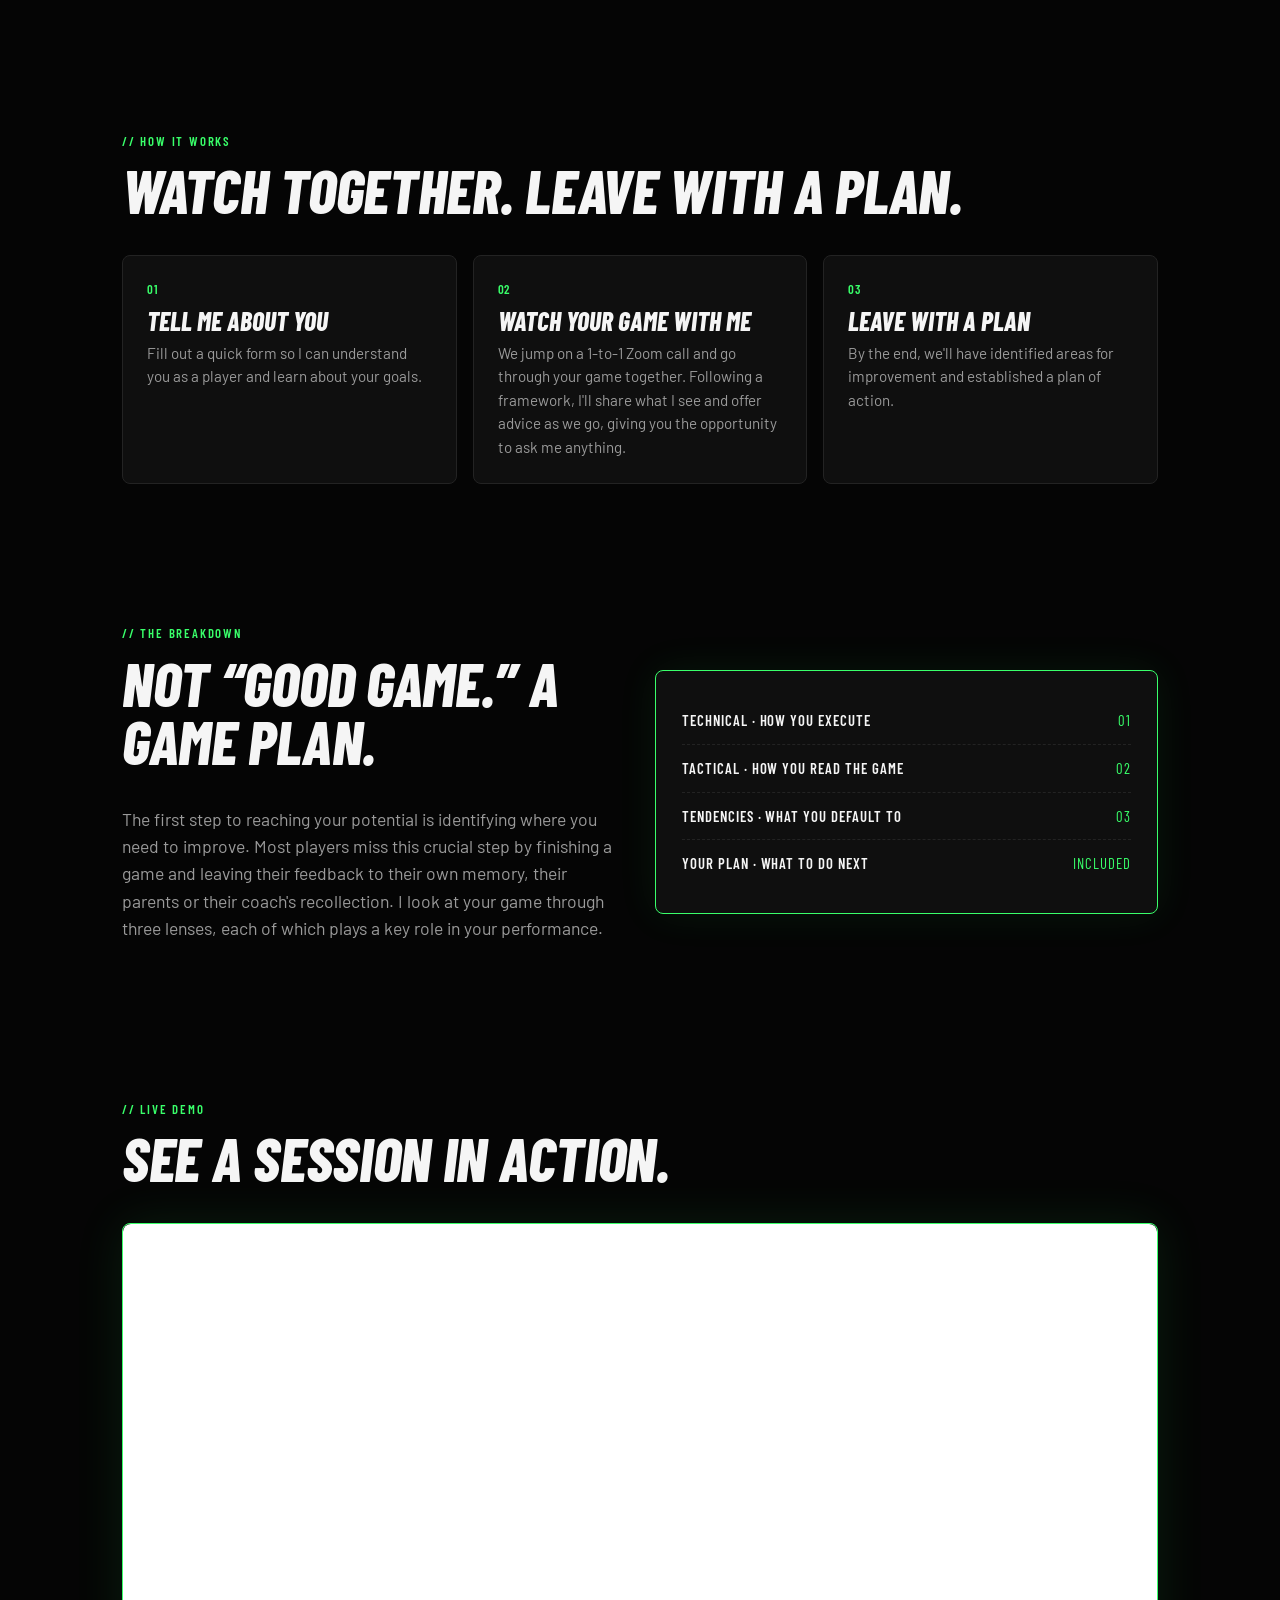
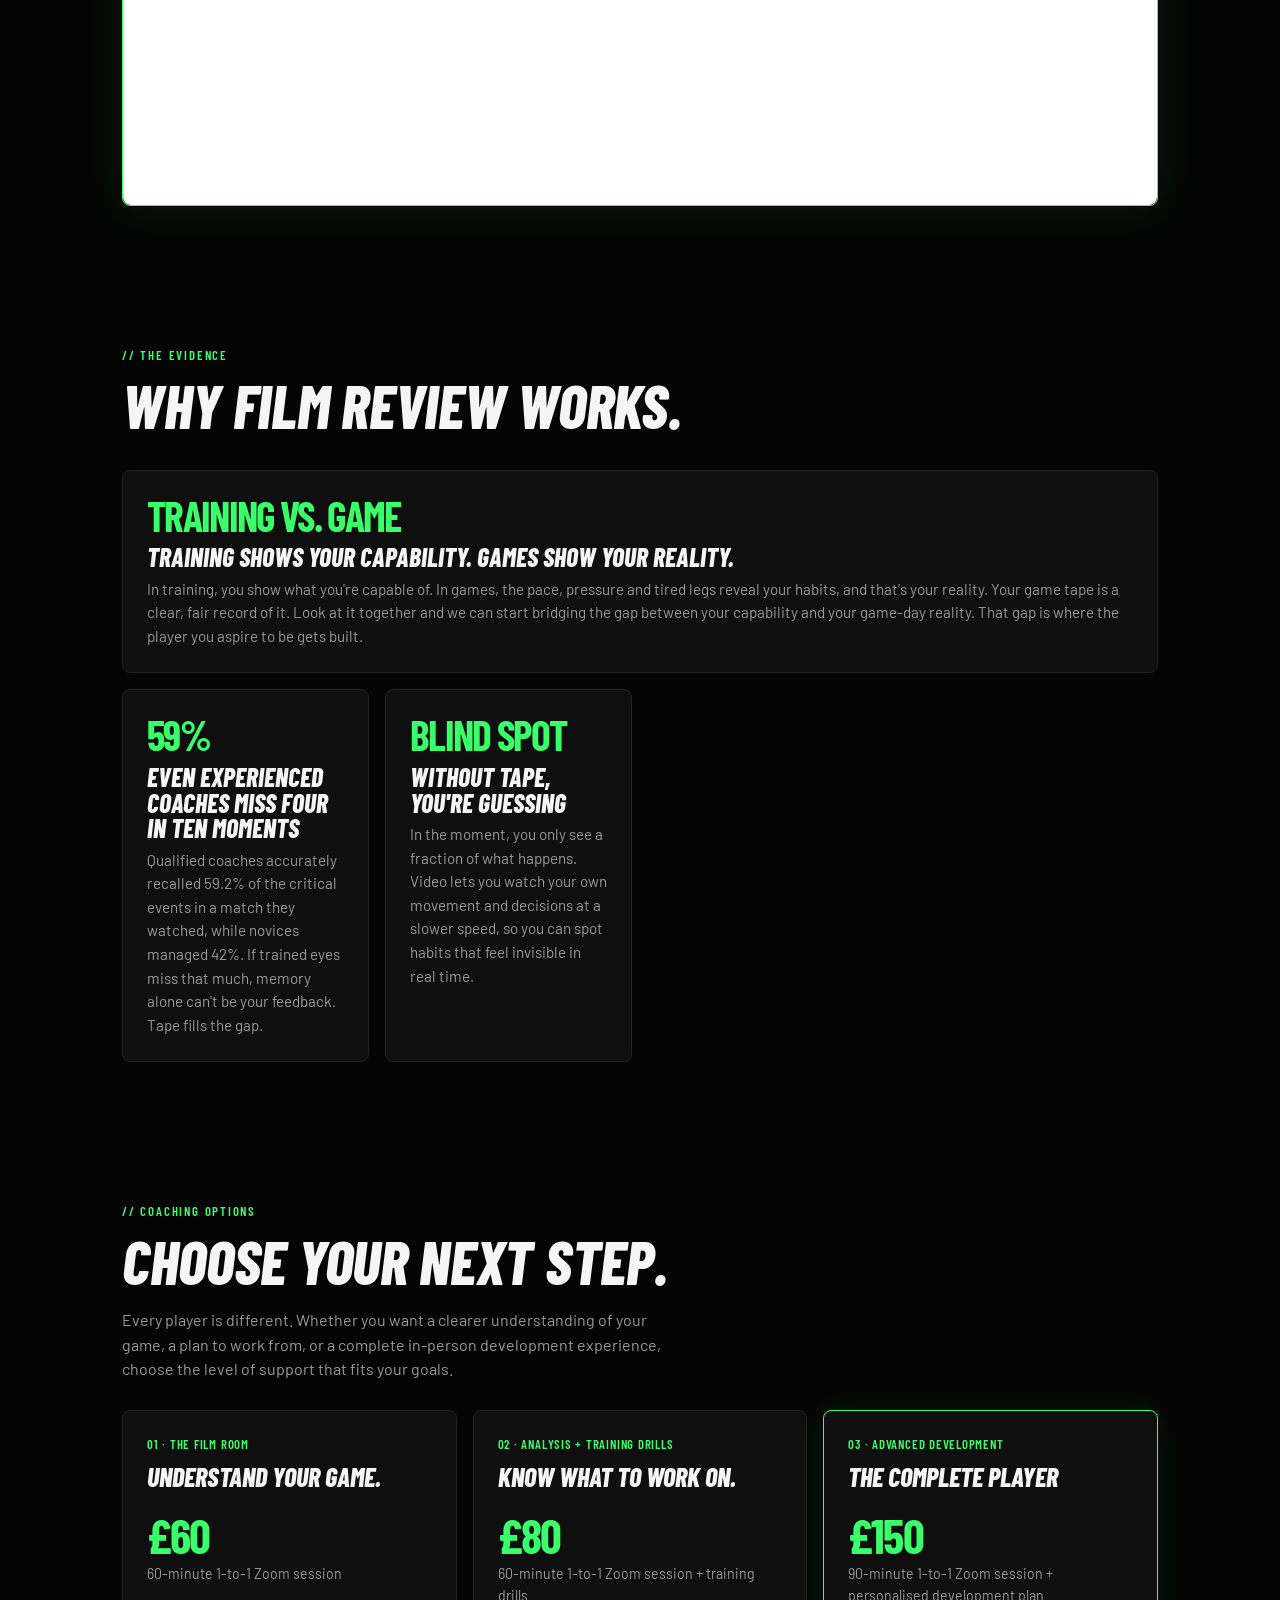
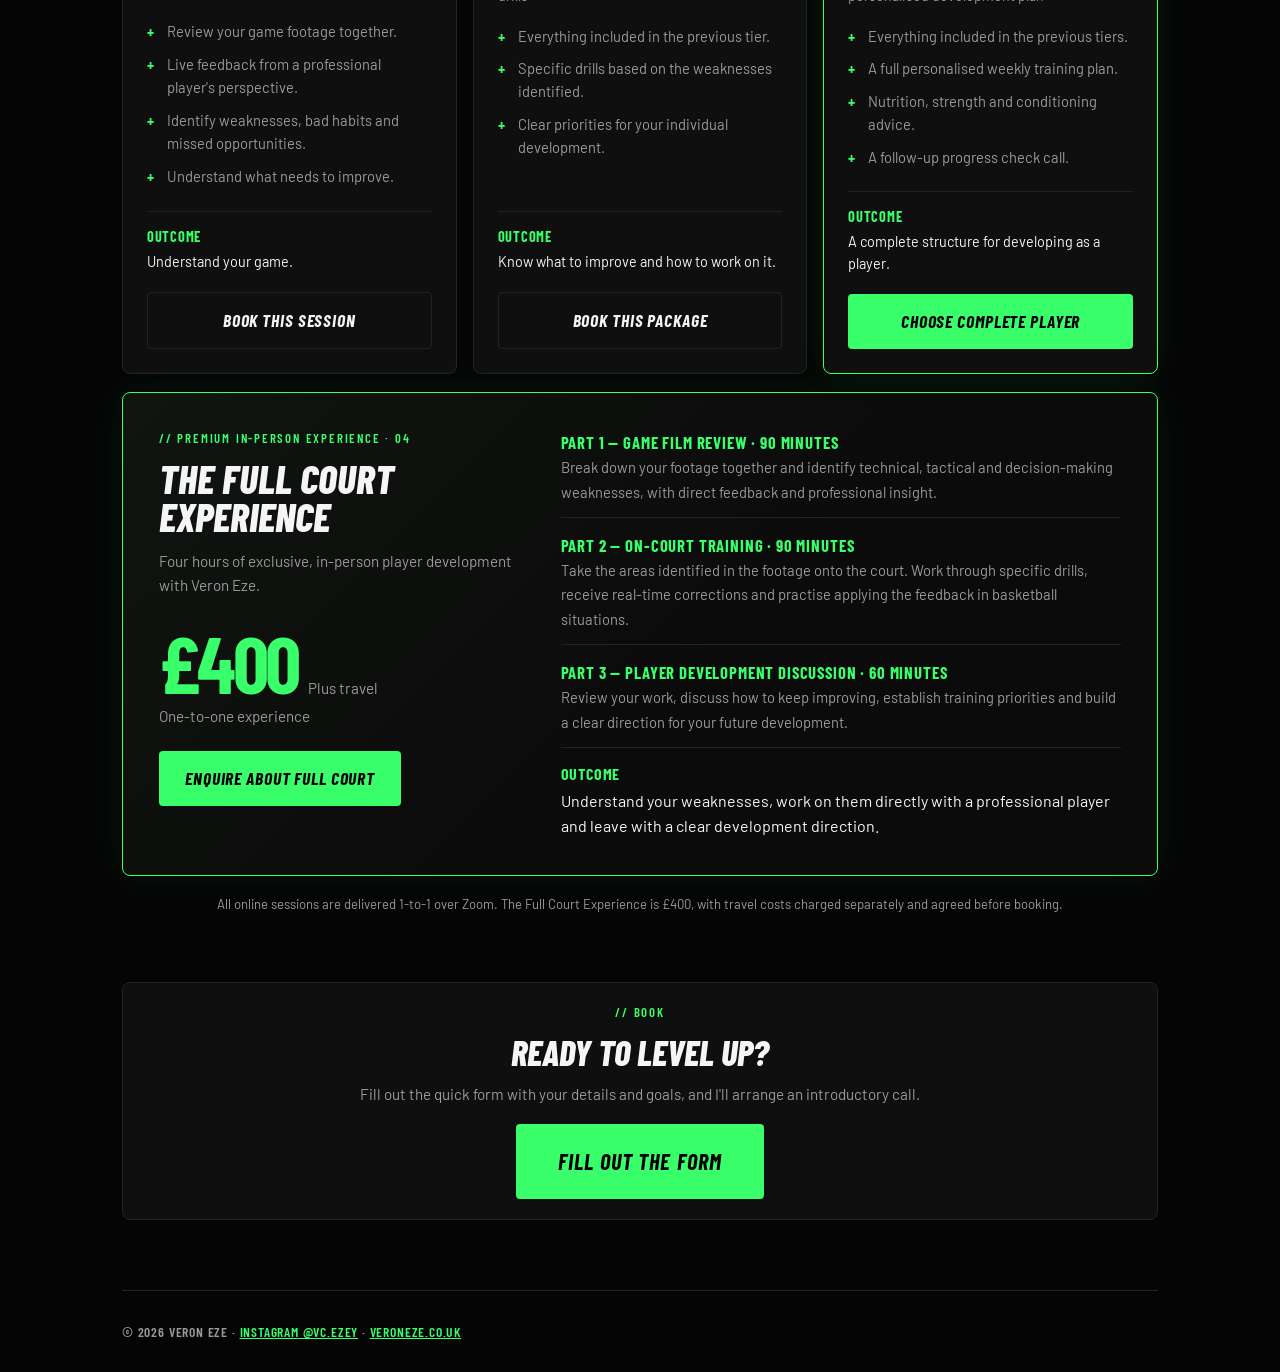
==== commit 28c2d5c3: "Update index.html" ====
--- a/index.html
+++ b/index.html
@@ -14,6 +14,7 @@
 <link rel="preconnect" href="https://fonts.googleapis.com">
 <link rel="preconnect" href="https://fonts.gstatic.com" crossorigin>
 <link rel="stylesheet" href="https://fonts.googleapis.com/css2?family=Barlow:wght@400;500;600&family=Barlow+Condensed:ital,wght@0,600;0,700;1,800&display=swap">
+
 <style>
 /* Film Room by Veron Eze - styles */
 :root{--bg:#050505;--panel:#0f0f0f;--line:#232323;--fg:#f5f5f5;--mut:#9a9a9a;--g:#39ff6a;color-scheme:dark;box-sizing:border-box;padding-top:env(safe-area-inset-top,0px);padding-bottom:env(safe-area-inset-bottom,0px)}
@@ -22,10 +23,7 @@
 body{margin:0;background:var(--bg);color:var(--fg);font-family:'Barlow',system-ui,sans-serif;line-height:1.55;background-image:linear-gradient(var(--line) 1px,transparent 1px),linear-gradient(90deg,var(--line) 1px,transparent 1px);background-size:56px 56px;background-attachment:fixed}
 body::after{content:"";position:fixed;inset:0;background:radial-gradient(ellipse at 50% 0%,rgba(5,5,5,.2),var(--bg) 75%);pointer-events:none;z-index:-1}
 
-
 /* Floating, feather-edged basketball photos behind the page */
-
-/* Floating, feather-edged basketball photos — confined to the hero */
 .float-photos{
   position:absolute;
   top:0;
@@ -52,7 +50,6 @@
   animation:photo-drift var(--duration,38s) linear var(--delay,0s) infinite;
   will-change:transform;
 }
-
 .float-photo img{
   width:100%;
   height:100%;
@@ -60,32 +57,27 @@
   display:block;
   filter:grayscale(1) contrast(1.08);
 }
-
 @keyframes photo-drift{
   from{transform:translate3d(calc(100vw + 200px),0,0)}
   to{transform:translate3d(-350px,0,0)}
 }
-
 .hero{
   position:relative;
   overflow:visible;
   isolation:isolate;
 }
-
 @media(max-width:700px){
   .float-photo{
     width:clamp(90px,25vw,125px);
     opacity:.16;
   }
 }
-
 @media(prefers-reduced-motion:reduce){
   .float-photo{
     animation:none;
     display:none;
   }
 }
-
 
 /* Subtle green ball that travels across the page as the visitor scrolls */
 .scroll-ball{
@@ -164,12 +156,10 @@
 .reel{display:grid;gap:14px;grid-template-columns:repeat(auto-fit,minmax(200px,1fr))}
 footer{border-top:1px solid var(--line);padding:30px 0;color:var(--mut);font-size:.85rem}
 footer a{color:var(--g)}
-/* ---- Image / video helpers (used when you replace the placeholders) ---- */
 .bgp img{width:100%;height:100%;object-fit:cover;opacity:.35;filter:grayscale(1) contrast(1.1)}
 .ph img,.vid video,.vid iframe{width:100%;height:100%;object-fit:cover;border:0;border-radius:8px;display:block}
 .vid iframe{position:absolute;inset:0}
 .card .ph{padding:0;overflow:hidden}
-
 
 .about-layout{display:grid;grid-template-columns:1.1fr .9fr;gap:34px;align-items:center}
 .about-copy p{color:var(--mut);font-size:1.02rem;max-width:62ch}
@@ -193,34 +183,18 @@
   .about-photo{height:300px;max-width:300px}
 }
 
-  
 /* Mobile typography adjustments only */
 @media(max-width:700px){
-
-  /* Main opening section */
   .herogrid h1{
     font-size:clamp(3.5rem,12vw,4.4rem);
     line-height:.88;
   }
-
-  .herogrid .lead{
-    font-size:1rem;
-  }
-
-  /* About section */
-  .about-copy h2{
-    font-size:2.6rem;
-    line-height:.92;
-  }
-
-  .about-copy p{
-    font-size:.95rem;
-  }
-
-}
-
-
-/* ---- Pricing and player development packages ---- */
+  .herogrid .lead{font-size:1rem}
+  .about-copy h2{font-size:2.6rem;line-height:.92}
+  .about-copy p{font-size:.95rem}
+}
+
+/* Pricing and player development packages */
 .pricing-intro{max-width:62ch;color:var(--mut);margin:-18px 0 28px}
 .pricing-grid{display:grid;grid-template-columns:repeat(3,minmax(0,1fr));gap:16px;align-items:stretch}
 .price-card{display:flex;flex-direction:column;background:var(--panel);border:1px solid var(--line);border-radius:8px;padding:24px;min-width:0}
@@ -253,46 +227,21 @@
 .fullcourt-part b{display:block;color:var(--g);font-family:'Barlow Condensed','Arial Narrow',sans-serif;text-transform:uppercase;letter-spacing:.05em;font-size:1.05rem}
 .fullcourt-part span{color:var(--mut);font-size:.92rem}
 .travel-note{display:inline-flex;align-items:center;gap:8px;border:1px solid rgba(57,255,106,.45);border-radius:4px;padding:7px 10px;color:var(--fg);font-size:.85rem;margin-top:14px}
-.pricing-footnote{
-  color:var(--mut);
-  font-size:.82rem;
-  margin-top:18px;
-  text-align:center;
-}
+.pricing-footnote{color:var(--mut);font-size:.82rem;margin-top:18px;text-align:center}
 @media(max-width:850px){.pricing-grid{grid-template-columns:1fr 1fr}.price-card:last-child{grid-column:1/-1}.fullcourt{grid-template-columns:1fr}}
 @media(max-width:560px){.pricing-grid{grid-template-columns:1fr}.price-card:last-child{grid-column:auto}.price-card .duration{min-height:0}}
+
 /* Booking section */
-#book{
-  text-align:center;
-  padding:20px 30px;
-  margin-top:-35px;
-}
-
-#book .tag{
-  text-align:center;
-}
-
-#book h3{
-  font-size:2.2rem;
-  margin:12px 0;
-}
-
-#book p{
-  margin-left:auto;
-  margin-right:auto;
-}
-
-#book .btn{
-  font-size:1.4rem;
-  padding:20px 42px;
-  min-width:240px;
-}
-  /* ===== Mobile-only improvements (desktop untouched) ===== */
+#book{text-align:center;padding:20px 30px;margin-top:-35px}
+#book .tag{text-align:center}
+#book h3{font-size:2.2rem;margin:12px 0}
+#book p{margin-left:auto;margin-right:auto}
+#book .btn{font-size:1.4rem;padding:20px 42px;min-width:240px}
+
 .lead-short{display:none}
 .btn.mobile-cta{display:none}
 
 @media(max-width:700px){
-  /* Hero: short hook instead of long paragraph */
   .lead-long{display:none}
   .lead-short{display:block}
   .hero{padding:28px 0 40px}
@@ -301,31 +250,21 @@
   .stats{display:grid;grid-template-columns:repeat(3,1fr);gap:10px;margin-top:30px;padding-top:18px}
   .stats b{font-size:1.1rem}
   .stats span{display:block;font-size:.68rem;line-height:1.25}
-
-  /* Nav */
   nav{padding:14px 0}
   .logo{font-size:.8rem}
   nav .btn{padding:9px 14px;font-size:.9rem}
-
-  /* Tighter rhythm */
   section{padding:44px 0}
   h2{margin:8px 0 22px}
   #book{margin-top:0;padding:28px 22px}
   #book .btn{display:block;min-width:0;width:100%;padding:18px 20px}
   footer{padding-bottom:90px}
-
-  /* About: photo first, wider crop */
   .about-photo{order:-1;max-width:none;height:250px}
   .about-photo img{object-position:70% 20%}
-
-  /* How it works: vertical timeline instead of 3 boxes */
   #how .grid{display:block;margin-left:4px;padding-left:24px;border-left:1px solid var(--line)}
   #how .card{position:relative;background:none;border:0;padding:0 0 26px}
   #how .card:last-child{padding-bottom:0}
   #how .card:hover{transform:none}
   #how .card::before{content:"";position:absolute;left:-29px;top:6px;width:9px;height:9px;border-radius:50%;background:var(--g);box-shadow:0 0 12px var(--g)}
-
-  /* Pricing + evidence: swipeable rows that bleed to the screen edge */
   .pricing-grid,#evidence .grid{
     display:flex;gap:12px;overflow-x:auto;scroll-snap-type:x mandatory;
     margin:0 -22px;padding:4px 22px 14px;scroll-padding:0 22px;
@@ -335,18 +274,12 @@
   .price-card .duration{min-height:0}
   .pricing-intro::after{content:" Swipe to compare →";color:var(--g)}
   .fullcourt{padding:22px;gap:20px}
-
-  /* Scroll progress bar */
   html::before{content:"";position:fixed;top:0;left:0;width:100%;height:3px;background:var(--g);
     transform:scaleX(0);transform-origin:0 50%;z-index:50;
     animation:prog linear both;animation-timeline:scroll(root block)}
   @keyframes prog{to{transform:scaleX(1)}}
-
-  /* Fade-up on scroll (class added by JS, mobile only) */
   .rv{opacity:0;transform:translateY(22px);transition:opacity .6s ease,transform .6s ease}
   .rv.in{opacity:1;transform:none}
-
-  /* Sticky booking button */
   .btn.mobile-cta{display:block;position:fixed;left:12px;right:12px;
     bottom:calc(10px + env(safe-area-inset-bottom,0px));z-index:60;text-align:center;
     box-shadow:0 8px 30px rgba(0,0,0,.6);transform:translateY(160%);
@@ -355,65 +288,89 @@
 }
 </style>
 </head>
+
 <body>
-
 <div class="wrap">
-<nav><div class="logo mono">VERON<span>.</span>EZE / FILM ROOM</div><div style="display:flex;align-items:center;gap:14px"><a class="btn" href="#book">Book a session</a></div></nav>
+
+<nav>
+  <div class="logo mono">VERON<span>.</span>EZE / FILM ROOM</div>
+  <div style="display:flex;align-items:center;gap:14px">
+    <a class="btn" href="#book">Book a session</a>
+  </div>
+</nav>
+
 <header class="hero">
   <div class="float-photos" aria-hidden="true">
-  <div class="float-photo" style="--top:8%;--duration:42s;--delay:-8s;--opacity:.22"><img src="3x3 Hungary (Nathan Green)-107 2.JPG" alt=""></div>
-  <div class="float-photo" style="--top:25%;--duration:35s;--delay:-24s;--opacity:.18"><img src="Full Edit - U23 3x3 (Nathan Green)-103.jpg" alt=""></div>
-  <div class="float-photo" style="--top:45%;--duration:46s;--delay:-16s;--opacity:.23"><img src="hfmrtoyv0ftlnbs55pp0.jpeg" alt=""></div>
-  <div class="float-photo" style="--top:62%;--duration:39s;--delay:-31s;--opacity:.17"><img src="zd43kmmwzcdxtjapdnwa.jpeg" alt=""></div>
-  <div class="float-photo" style="--top:75%;--duration:49s;--delay:-5s;--opacity:.20"><img src="IMG_0838.JPG" alt=""></div>
-</div>
+    <div class="float-photo" style="--top:8%;--duration:42s;--delay:-8s;--opacity:.22"><img src="3x3 Hungary (Nathan Green)-107 2.JPG" alt=""></div>
+    <div class="float-photo" style="--top:25%;--duration:35s;--delay:-24s;--opacity:.18"><img src="Full Edit - U23 3x3 (Nathan Green)-103.jpg" alt=""></div>
+    <div class="float-photo" style="--top:45%;--duration:46s;--delay:-16s;--opacity:.23"><img src="hfmrtoyv0ftlnbs55pp0.jpeg" alt=""></div>
+    <div class="float-photo" style="--top:62%;--duration:39s;--delay:-31s;--opacity:.17"><img src="zd43kmmwzcdxtjapdnwa.jpeg" alt=""></div>
+    <div class="float-photo" style="--top:75%;--duration:49s;--delay:-5s;--opacity:.20"><img src="IMG_0838.JPG" alt=""></div>
+  </div>
+
   <div class="herogrid">
     <div class="tag mono">// Live game-film sessions for basketball players</div>
     <h1>See the game <em>like a pro</em></h1>
-    <p class="lead lead-long">The key to becoming the player you want to be is hidden in the game tape that isn’t watched. In a live, one-to-one Zoom session, I will offer a professional's persepctive and analysis on your gameplay , identify your strengths, uncover areas for improvement and build you a clear plan to take your game forward. It's more than scoring more points a game. It's building the IQ and decision making to excell your career beyond the level you play now. I’m Veron Eze, and from representing Great Britain to playing professionally, I had the privillage of exceptional mentorship from top level coaches and players. Now having built a proffessional career from the guidance i was given I’m bringing that experience to help you understand your game and become a better player.</p>
-   <p class="lead lead-short">The key to becoming the player you want to be is hidden in the game tape that isn’t watched. In a live, one-to-one Zoom session, I will offer a professional's persepctive and analysis on your gameplay , identify your strengths, uncover areas for improvement and build you a clear plan to take your game forward. It's more than scoring more points a game. It's building the IQ and decision making to excell your career beyond the level you play now.</p>
+
+    <p class="lead lead-long">The key to becoming the player you want to be is hidden in the game tape that isn't watched. In a live, one-to-one Zoom session, I'll offer a professional's perspective and analysis of your gameplay, identifying your strengths, uncovering areas for improvement and building a clear plan to take your game forward. It's about more than scoring more points per game. It's about developing the basketball IQ and decision-making skills to take your career beyond the level you're playing at now. I'm Veron Eze. From representing Great Britain to playing professionally, I've had the privilege of receiving exceptional mentorship from top-level coaches and players. Having built my professional career with the guidance I was given, I'm now bringing that experience to help you understand your game and become a better player.</p>
+
+    <p class="lead lead-short">The key to becoming the player you want to be is hidden in the game tape that isn't watched. In a live, one-to-one Zoom session, I'll offer a professional's perspective and analysis of your gameplay, identifying your strengths, uncovering areas for improvement and building a clear plan to take your game forward. It's about more than scoring more points per game. It's about developing the basketball IQ and decision-making skills to take your career beyond the level you're playing at now.</p>
+
     <div class="cta">
       <a class="btn" href="#book">Book a live session</a>
       <a class="btn ghost" href="#evidence">Why film works</a>
     </div>
+
     <div class="stats mono">
-      <div><b>Impact</b><span>find the opportunities missed every game</span></div>
-      <div><b>Lived it</b><span>feedback from experience</span></div>
-      <div><b>1 plan</b><span>to improve your game</span></div>
+      <div><b>Impact</b><span>Find the opportunities missed every game</span></div>
+      <div><b>Lived it</b><span>Feedback from experience</span></div>
+      <div><b>1 plan</b><span>To improve your game</span></div>
     </div>
   </div>
 </header>
-
-
 
 <section id="about">
   <div class="about-layout">
     <div class="about-copy">
       <div class="tag mono">// About me</div>
       <h2>The game has been my classroom.</h2>
-      <p>I’m Veron Eze, a professional basketball player with over 13 years’ experience. I’ve represented Great Britain since 15, earned a US basketball scholarship and become an NSIC Conference Champion with Augustana University. As well as having won League and Playoff Championships in the UK and captained Great Britain’s U23 3x3 team.</p>
+      <p>I'm Veron Eze, a professional basketball player with over 13 years of experience. I've represented Great Britain since the age of 15, earned a US basketball scholarship and become an NSIC Conference Champion with Augustana University. I've also won league and playoff championships in the UK and captained Great Britain's U23 3x3 team.</p>
       <p>Film has been central to my development, helping me recognise patterns, sharpen decisions and understand the details that make the difference. Through Film Room, I want to share that experience, helping you see your game differently, identify where you can improve and turn insight into progress.</p>
     </div>
-   <div class="about-photo">
-  <img src="IMG_4678.JPG" alt="Veron Eze, professional basketball player">
-</div>
+    <div class="about-photo">
+      <img src="IMG_4678.JPG" alt="Veron Eze, professional basketball player">
+    </div>
   </div>
 </section>
 
 <section id="how">
-  <div class="tag mono">// How it works</div><h2>Watch together. Leave with a plan.</h2>
+  <div class="tag mono">// How it works</div>
+  <h2>Watch together. Leave with a plan.</h2>
   <div class="grid">
-    <div class="card"><div class="n mono">01</div><h3>Tell me about you</h3><p>Fill out a quick form so I can understand you as a player and your goals. .</p></div>
-    <div class="card"><div class="n mono">02</div><h3>Watch your game with me</h3><p>We jump on a 1-to-1 Zoom call and go through your game together. Following a framework I’ll share what I see and give advice as we go, giving you an opportunity to ask me anything.</p></div>
-    <div class="card"><div class="n mono">03</div><h3>Leave with a plan</h3><p>By the end we’ll have identified areas of improvement and established a plan of action.</p></div>
+    <div class="card">
+      <div class="n mono">01</div>
+      <h3>Tell me about you</h3>
+      <p>Fill out a quick form so I can understand you as a player and learn about your goals.</p>
+    </div>
+    <div class="card">
+      <div class="n mono">02</div>
+      <h3>Watch your game with me</h3>
+      <p>We jump on a 1-to-1 Zoom call and go through your game together. Following a framework, I'll share what I see and offer advice as we go, giving you the opportunity to ask me anything.</p>
+    </div>
+    <div class="card">
+      <div class="n mono">03</div>
+      <h3>Leave with a plan</h3>
+      <p>By the end, we'll have identified areas for improvement and established a plan of action.</p>
+    </div>
   </div>
 </section>
 
 <section>
   <div class="two">
     <div>
-      <div class="tag mono">// The breakdown</div><h2>Not “good game.” A game plan.</h2>
-      <p class="lead">The first step to reaching your potential is identifiying where to improve. Most players miss this crucial part by finishing a game and leaving their feedback up to their own, their parents or their coache's memory.I look at your game through three lenses, and each plays a key role in your performance</p>
+      <div class="tag mono">// The breakdown</div>
+      <h2>Not “good game.” A game plan.</h2>
+      <p class="lead">The first step to reaching your potential is identifying where you need to improve. Most players miss this crucial step by finishing a game and leaving their feedback to their own memory, their parents or their coach's recollection. I look at your game through three lenses, each of which plays a key role in your performance.</p>
     </div>
     <div class="report mono">
       <div class="row"><span>TECHNICAL · HOW YOU EXECUTE</span><b>01</b></div>
@@ -424,11 +381,9 @@
   </div>
 </section>
 
-
 <section id="demo">
   <div class="tag mono">// Live demo</div>
   <h2>See a session in action.</h2>
-
   <div class="vid">
     <iframe
       src="https://www.youtube-nocookie.com/embed/g3BgpYFwn34"
@@ -442,20 +397,26 @@
 </section>
 
 <section id="evidence">
-  <div class="tag mono">// The evidence</div><h2>Why film review works.</h2>
+  <div class="tag mono">// The evidence</div>
+  <h2>Why film review works.</h2>
   <div class="grid">
-    <div class="card" style="grid-column:1/-1"><div class="big mono">Training vs. Game</div><h3>Training shows your capability. Games show your reality.</h3><p>In training, you show what you’re capable of. In games, the pace, pressure and tired legs bring out your habits, and that’s your reality. Your gametape is a clear, fair record of it. Look at it together and we can start bridging the gap between your capability and your game-day reality. That gap is where the player you aspire to be gets built.</p></div>
-    <div class="card"><div class="big mono">59%</div><h3>Even experienced coaches miss 4 in 10 moments</h3><p>Qualified coaches accurately recalled 59.2% of the critical events in a match they watched, and novices managed 42%. If trained eyes miss that much, memory alone can’t be your feedback. Tape fills the gap.</p></div>
-    <div class="card"><div class="big mono">Blind spot</div><h3>Without tape, you’re guessing</h3><p>In the moment you only see a fraction of what happens. Video lets you watch your own movement and decisions at a slower speed, so you can spot habits that feel invisible in real time.</p></div>
-    
-    
-    
-    
-    
-  </div>
-  
-</section>
-
+    <div class="card" style="grid-column:1/-1">
+      <div class="big mono">Training vs. Game</div>
+      <h3>Training shows your capability. Games show your reality.</h3>
+      <p>In training, you show what you're capable of. In games, the pace, pressure and tired legs reveal your habits, and that's your reality. Your game tape is a clear, fair record of it. Look at it together and we can start bridging the gap between your capability and your game-day reality. That gap is where the player you aspire to be gets built.</p>
+    </div>
+    <div class="card">
+      <div class="big mono">59%</div>
+      <h3>Even experienced coaches miss four in ten moments</h3>
+      <p>Qualified coaches accurately recalled 59.2% of the critical events in a match they watched, while novices managed 42%. If trained eyes miss that much, memory alone can't be your feedback. Tape fills the gap.</p>
+    </div>
+    <div class="card">
+      <div class="big mono">Blind spot</div>
+      <h3>Without tape, you're guessing</h3>
+      <p>In the moment, you only see a fraction of what happens. Video lets you watch your own movement and decisions at a slower speed, so you can spot habits that feel invisible in real time.</p>
+    </div>
+  </div>
+</section>
 
 <section id="pricing">
   <div class="tag mono">// Coaching options</div>
@@ -479,12 +440,12 @@
     </article>
 
     <article class="price-card">
-      <div class="n mono">02 · ANALYSIS + TRAINING Drills</div>
+      <div class="n mono">02 · ANALYSIS + TRAINING DRILLS</div>
       <h3>Know what to work on.</h3>
       <div class="price">£80</div>
-      <div class="duration">60-minute 1-to-1 Zoom session + Training drills</div>
+      <div class="duration">60-minute 1-to-1 Zoom session + training drills</div>
       <ul>
-        <li>Everything included in the previous Tier</li>
+        <li>Everything included in the previous tier.</li>
         <li>Specific drills based on the weaknesses identified.</li>
         <li>Clear priorities for your individual development.</li>
       </ul>
@@ -498,10 +459,10 @@
       <div class="price">£150</div>
       <div class="duration">90-minute 1-to-1 Zoom session + personalised development plan</div>
       <ul>
-        <li>Everything included in the previous Tiers</li>
-        <li>A full personalised weekly training plan</li>
-        <li>Nutrition + Strength & Conditioning advice</li>
-        <li>A follow up progress check call</li>
+        <li>Everything included in the previous tiers.</li>
+        <li>A full personalised weekly training plan.</li>
+        <li>Nutrition, strength and conditioning advice.</li>
+        <li>A follow-up progress check call.</li>
       </ul>
       <div class="outcome"><b>Outcome</b>A complete structure for developing as a player.</div>
       <a class="btn" href="#book">Choose Complete Player</a>
@@ -513,11 +474,11 @@
       <div class="tag mono">// Premium in-person experience · 04</div>
       <h3>The Full Court Experience</h3>
       <p class="sub">Four hours of exclusive, in-person player development with Veron Eze.</p>
-<div style="display:flex;align-items:baseline;gap:10px;flex-wrap:wrap">
-  <div class="price">£400</div>
-  <span class="sub">Plus Travel</span>
-</div>
-<div class="sub">One-to-one experience</div>
+      <div style="display:flex;align-items:baseline;gap:10px;flex-wrap:wrap">
+        <div class="price">£400</div>
+        <span class="sub">Plus travel</span>
+      </div>
+      <div class="sub">One-to-one experience</div>
       <p style="margin-top:22px"><a class="btn" href="#book">Enquire about Full Court</a></p>
     </div>
     <div class="fullcourt-parts">
@@ -533,19 +494,28 @@
         <b>Part 3 — Player Development Discussion · 60 minutes</b>
         <span>Review your work, discuss how to keep improving, establish training priorities and build a clear direction for your future development.</span>
       </div>
-      <div class="outcome"><b>Outcome</b>Understand your weaknesses, work on them directly with a professional player and leave with a clear development direction.</div>
+      <div class="outcome">
+        <b>Outcome</b>
+        Understand your weaknesses, work on them directly with a professional player and leave with a clear development direction.
+      </div>
     </div>
   </div>
   <p class="pricing-footnote">All online sessions are delivered 1-to-1 over Zoom. The Full Court Experience is £400, with travel costs charged separately and agreed before booking.</p>
 </section>
 
 <section style="padding-top:20px">
-  <div class="card" id="book"><div class="tag mono">// Book</div><h3>Ready to level up?</h3><p>Fill out the quick form with your details and goals and I'll set up an introduction call</p><p style="margin-top:18px"><!-- BOOKING LINK: swap this mailto for your Google Form / Tally form URL -->
-<a href="https://docs.google.com/forms/d/e/1FAIpQLSe7IG5h10Cz1GQr8abbHugn-15qcpNlFgSYyUhWwZqChtqohQ/viewform" class="btn" target="_blank" rel="noopener noreferrer">Fill out the form</a>
+  <div class="card" id="book">
+    <div class="tag mono">// Book</div>
+    <h3>Ready to level up?</h3>
+    <p>Fill out the quick form with your details and goals, and I'll arrange an introductory call.</p>
+    <p style="margin-top:18px">
+      <a href="https://docs.google.com/forms/d/e/1FAIpQLSe7IG5h10Cz1GQr8abbHugn-15qcpNlFgSYyUhWwZqChtqohQ/viewform" class="btn" target="_blank" rel="noopener noreferrer">Fill out the form</a>
+    </p>
   </div>
 </section>
 
 <footer class="mono">© 2026 Veron Eze · <a href="https://www.instagram.com/Vc.ezey">Instagram @Vc.ezey</a> · <a href="https://veroneze.co.uk">veroneze.co.uk</a></footer>
+
 <a class="btn mobile-cta" href="#book">Book a live session</a>
 
 <script>
@@ -563,5 +533,7 @@
     .forEach(function(el){el.classList.add('rv');io.observe(el)});
 })();
 </script>
+
+</div>
 </body>
 </html>
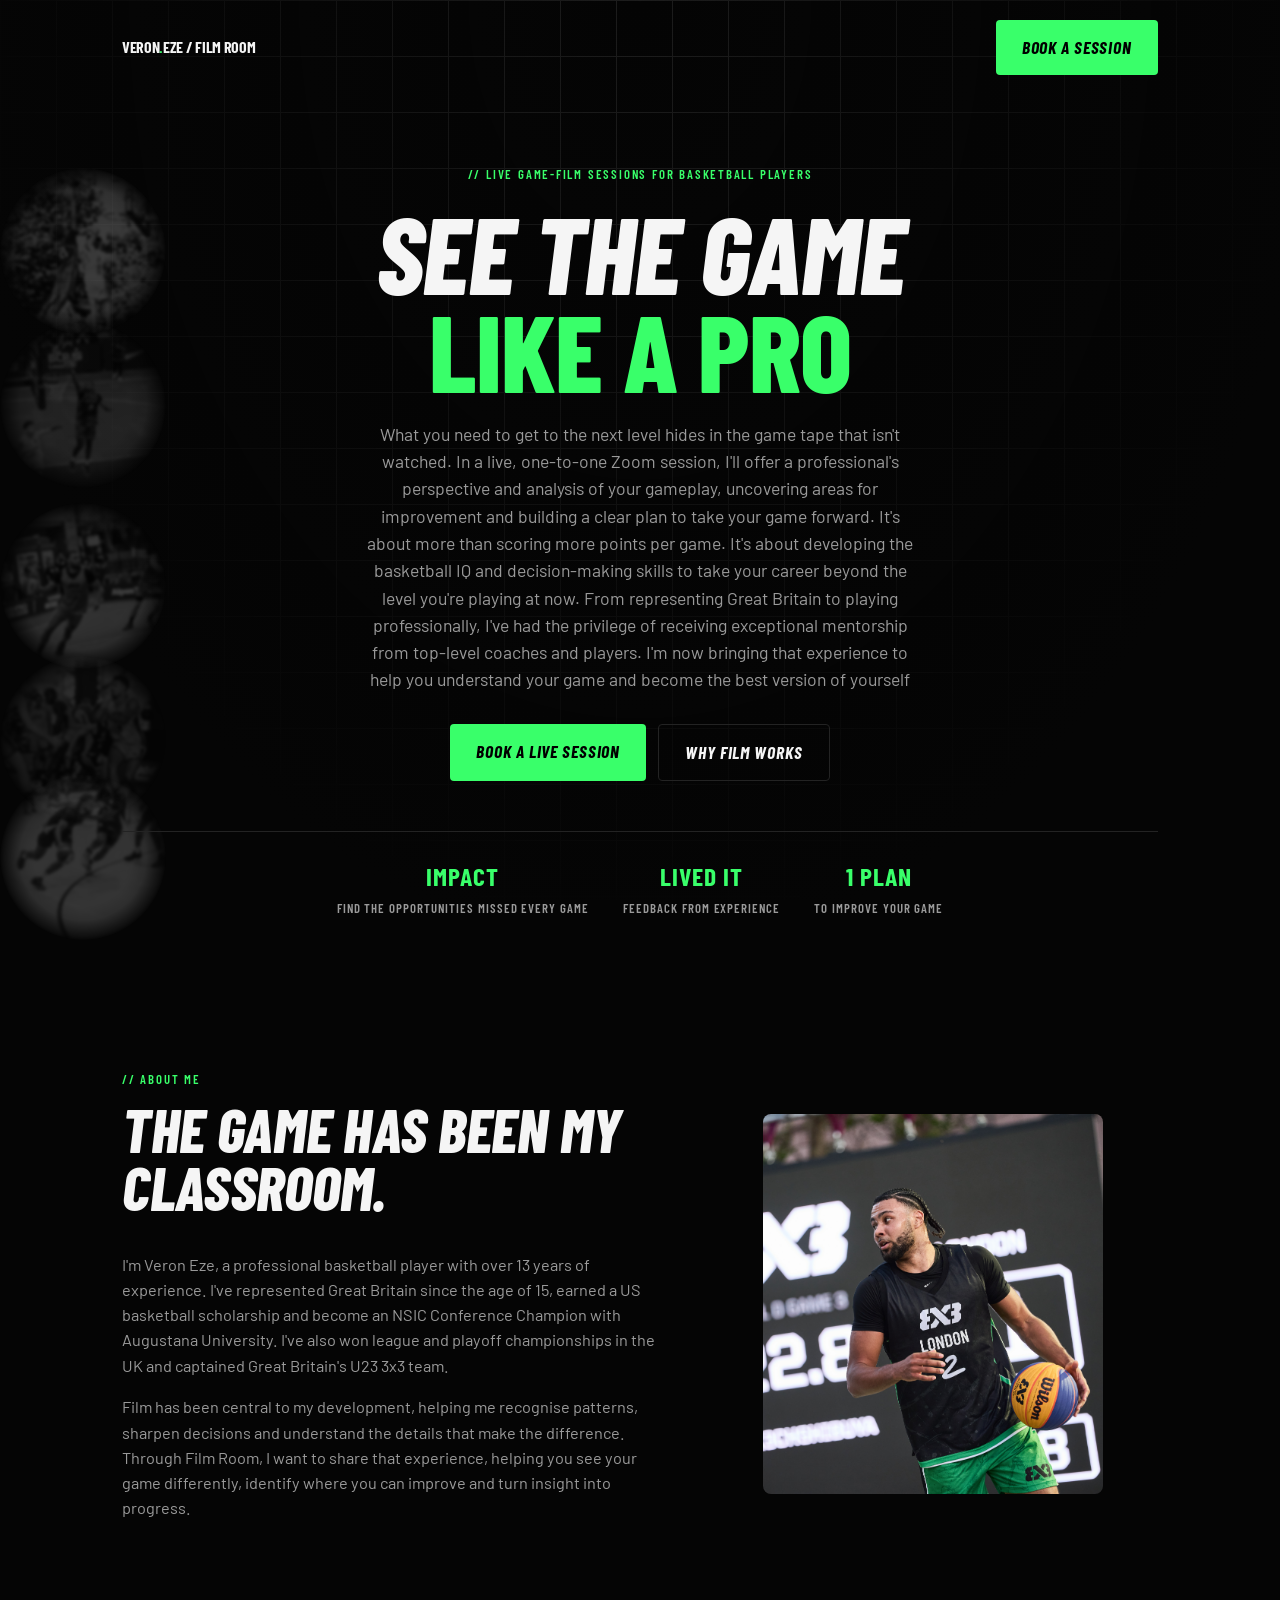
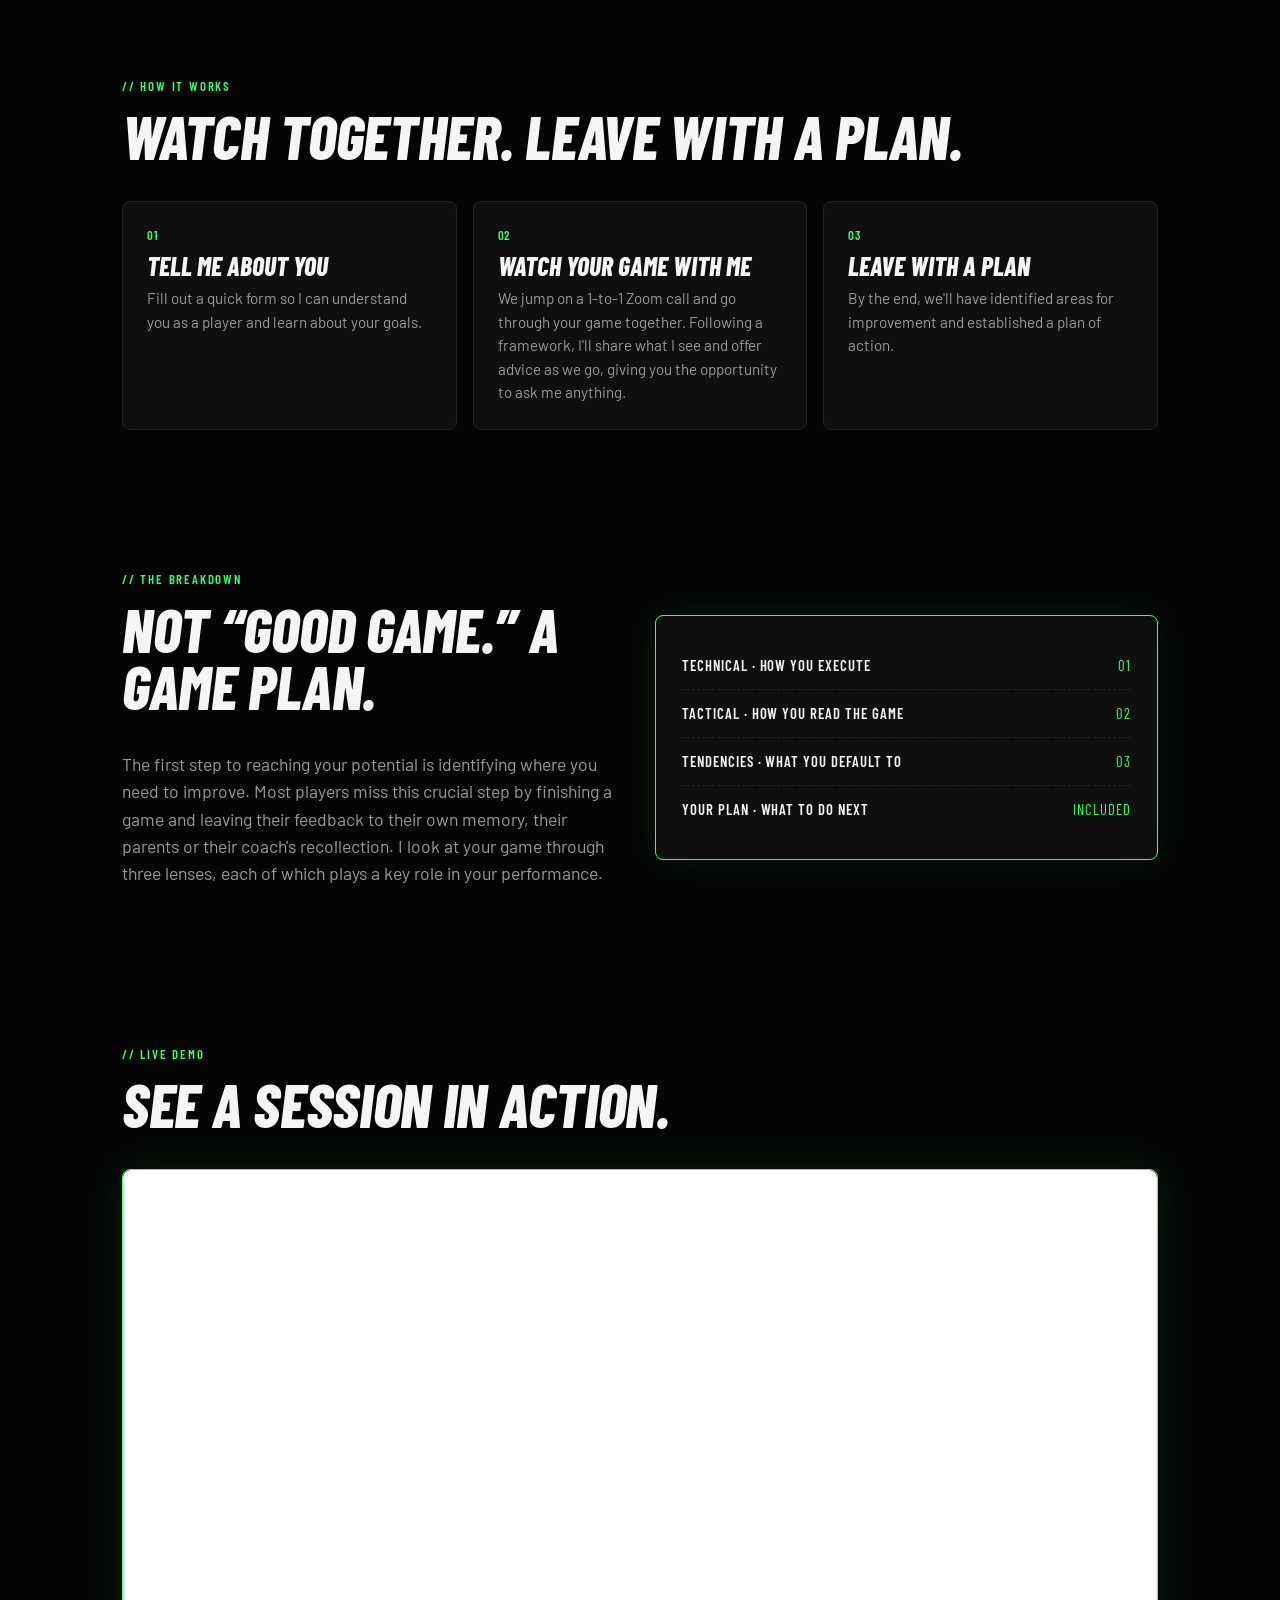
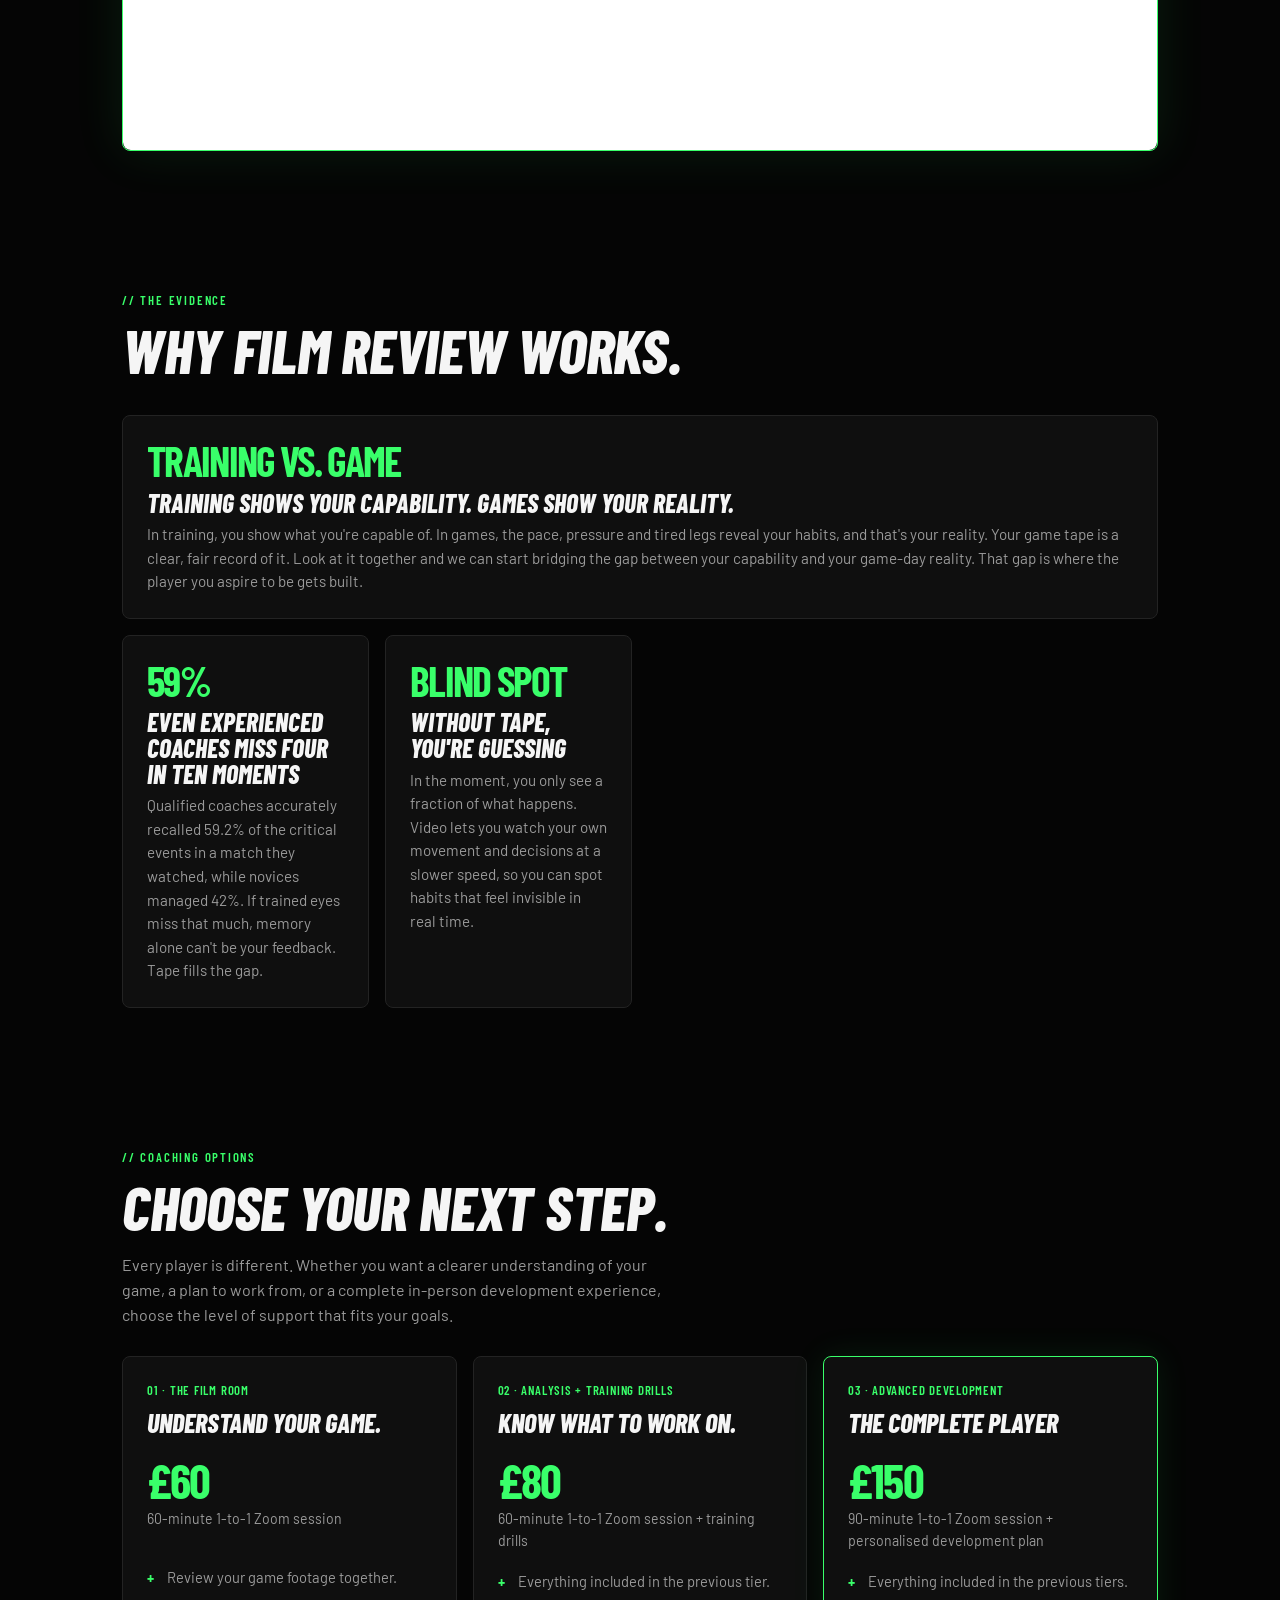
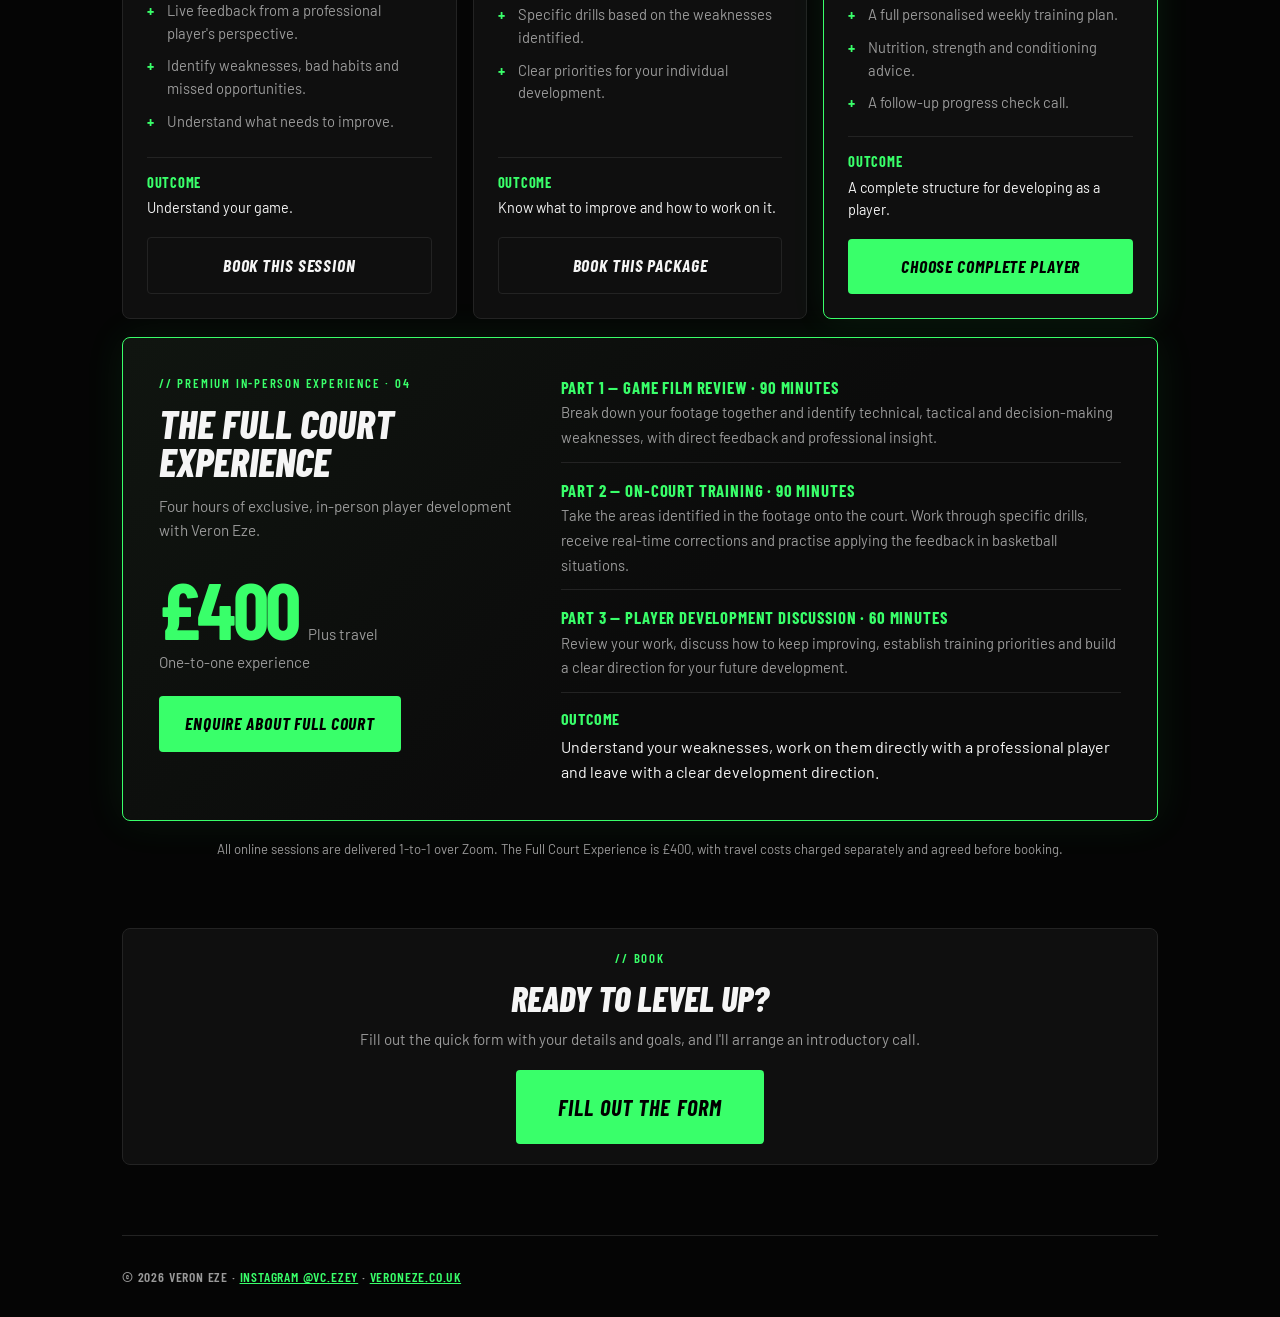
==== commit d072f15f: "Update index.html" ====
--- a/index.html
+++ b/index.html
@@ -312,9 +312,9 @@
     <div class="tag mono">// Live game-film sessions for basketball players</div>
     <h1>See the game <em>like a pro</em></h1>
 
-    <p class="lead lead-long">The key to becoming the player you want to be is hidden in the game tape that isn't watched. In a live, one-to-one Zoom session, I'll offer a professional's perspective and analysis of your gameplay, identifying your strengths, uncovering areas for improvement and building a clear plan to take your game forward. It's about more than scoring more points per game. It's about developing the basketball IQ and decision-making skills to take your career beyond the level you're playing at now. I'm Veron Eze. From representing Great Britain to playing professionally, I've had the privilege of receiving exceptional mentorship from top-level coaches and players. Having built my professional career with the guidance I was given, I'm now bringing that experience to help you understand your game and become a better player.</p>
-
-    <p class="lead lead-short">The key to becoming the player you want to be is hidden in the game tape that isn't watched. In a live, one-to-one Zoom session, I'll offer a professional's perspective and analysis of your gameplay, identifying your strengths, uncovering areas for improvement and building a clear plan to take your game forward. It's about more than scoring more points per game. It's about developing the basketball IQ and decision-making skills to take your career beyond the level you're playing at now.</p>
+    <p class="lead lead-long">What you need to get to the next level hides in the game tape that isn't watched. In a live, one-to-one Zoom session, I'll offer a professional's perspective and analysis of your gameplay, uncovering areas for improvement and building a clear plan to take your game forward. It's about more than scoring more points per game. It's about developing the basketball IQ and decision-making skills to take your career beyond the level you're playing at now. From representing Great Britain to playing professionally, I've had the privilege of receiving exceptional mentorship from top-level coaches and players. I'm now bringing that experience to help you understand your game and become the best version of yourself</p>
+
+    <p class="lead lead-short">What you need to get to the next level hides in the game tape that isn't watched. In a live, one-to-one Zoom session, I'll offer a professional's perspective and analysis of your gameplay, uncovering areas for improvement and building a clear plan to take your game forward. It's about more than scoring more points per game. It's about developing the basketball IQ and decision-making skills to take your career beyond the level you're playing at now.</p>
 
     <div class="cta">
       <a class="btn" href="#book">Book a live session</a>
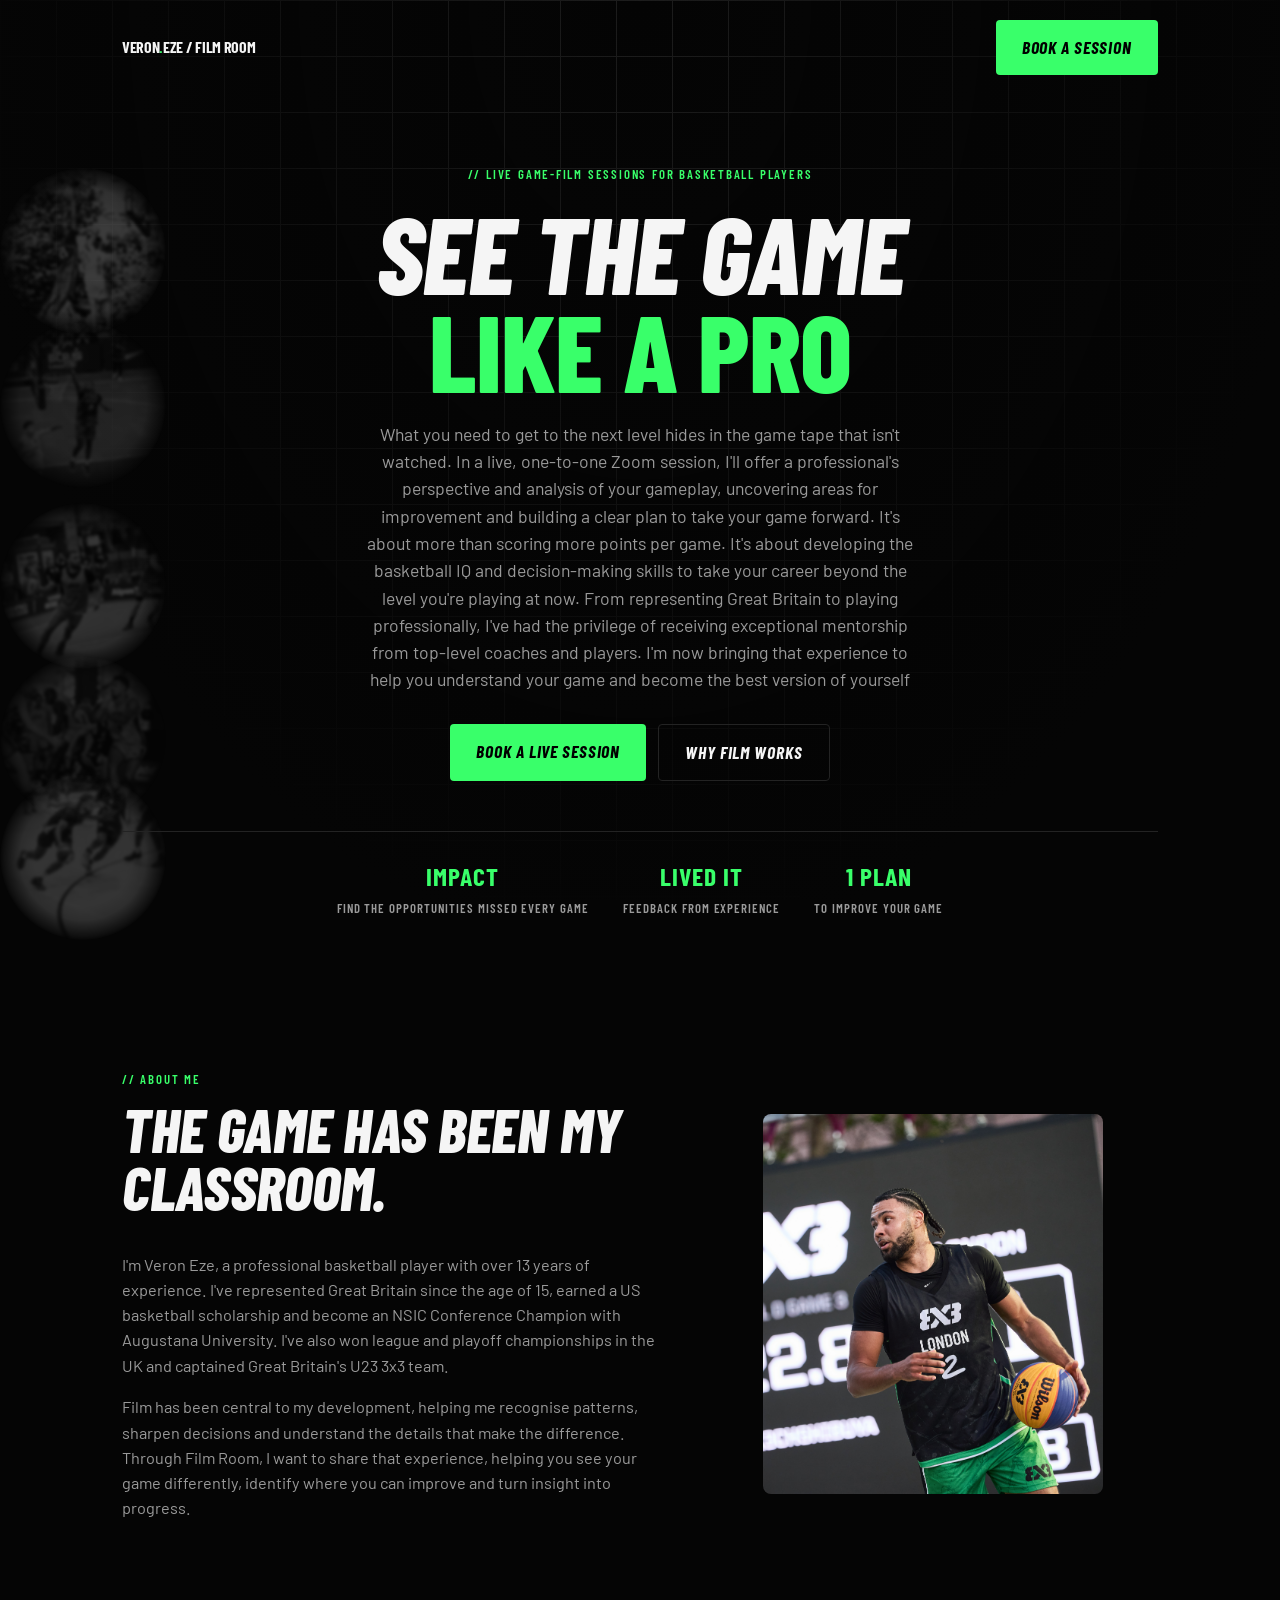
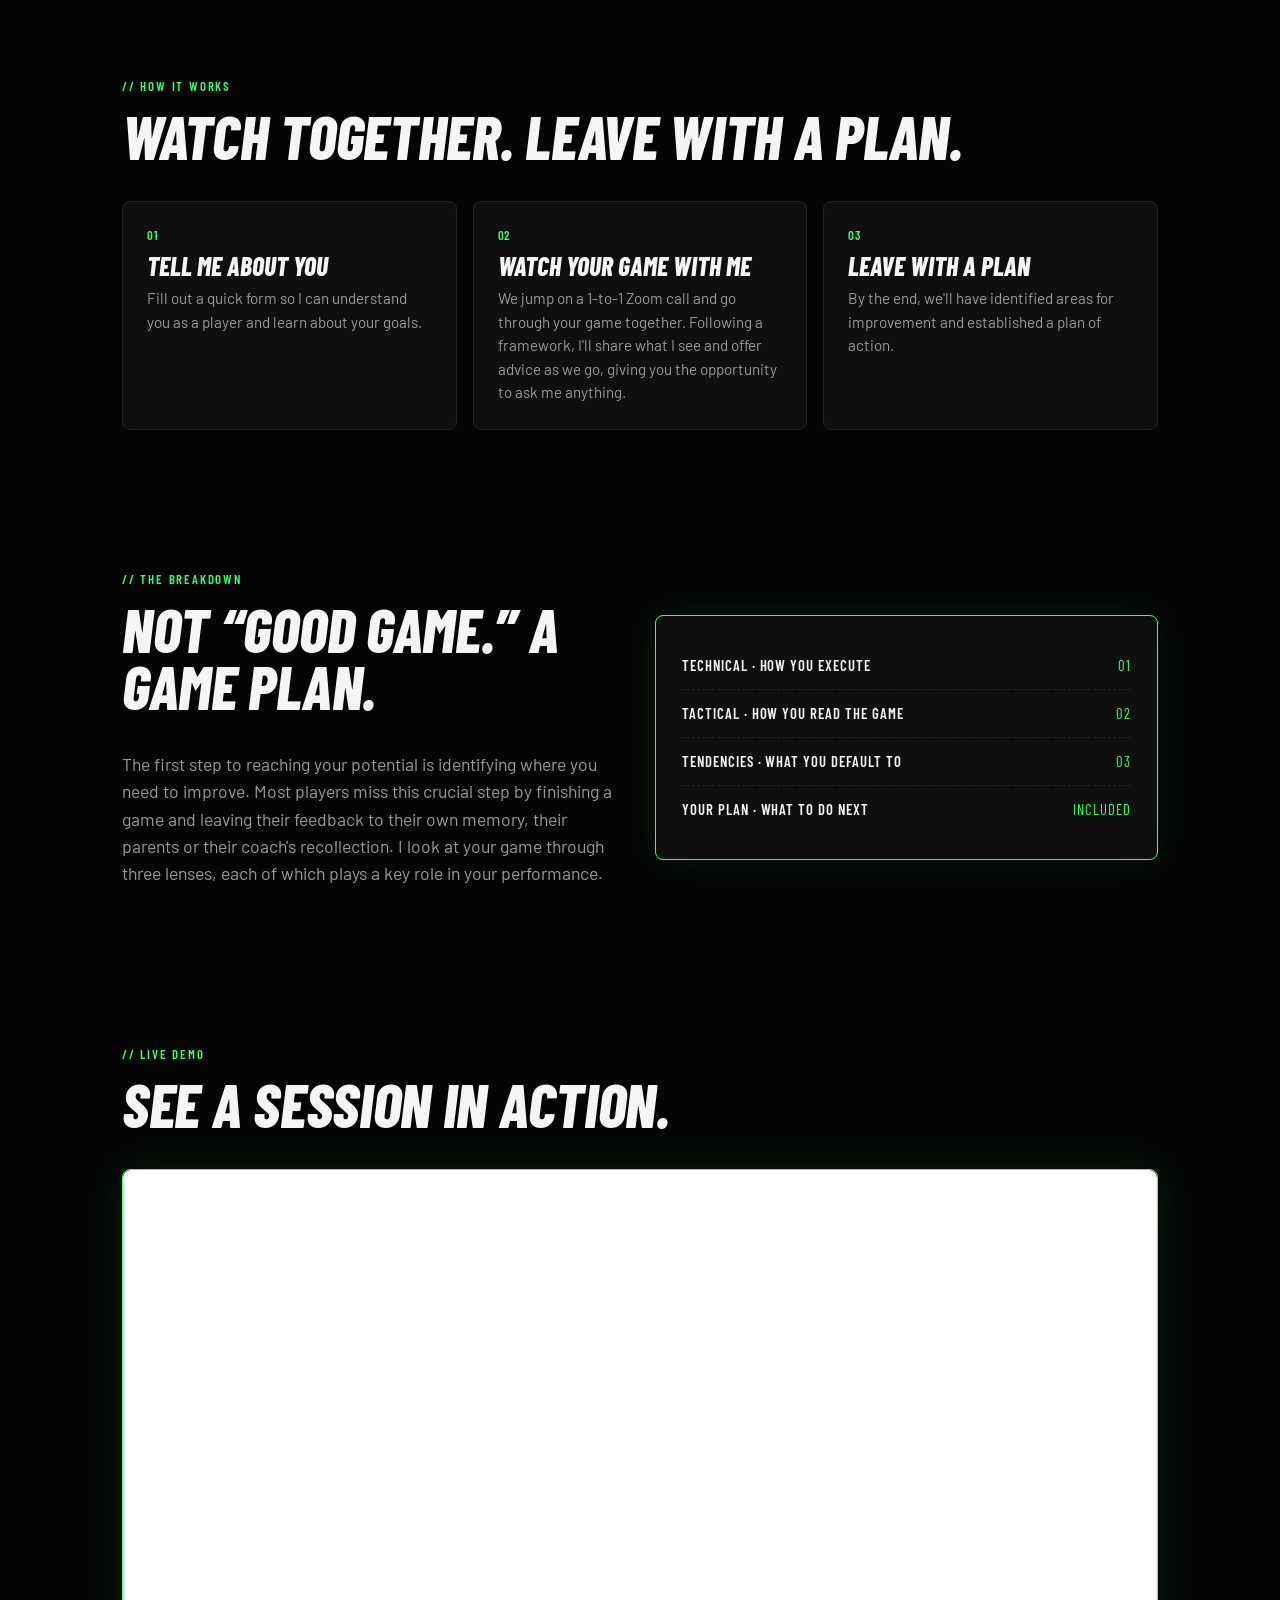
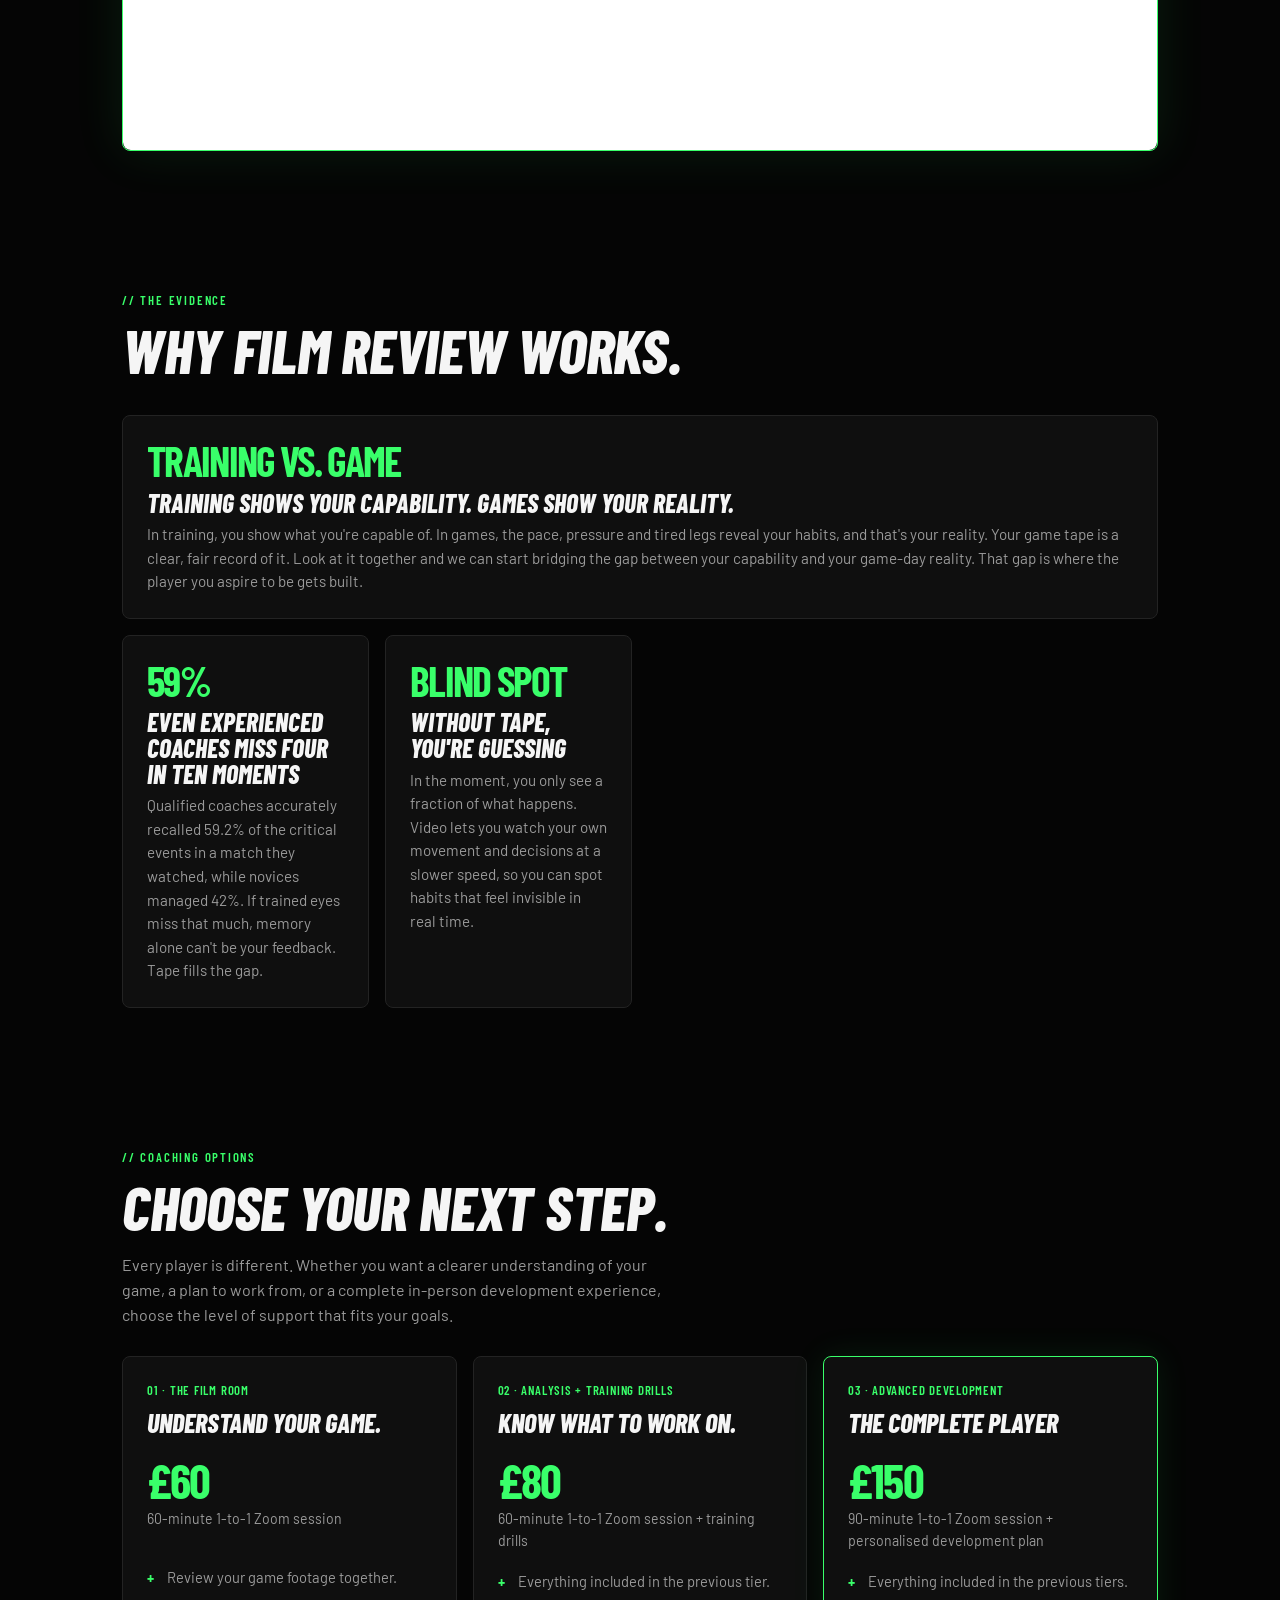
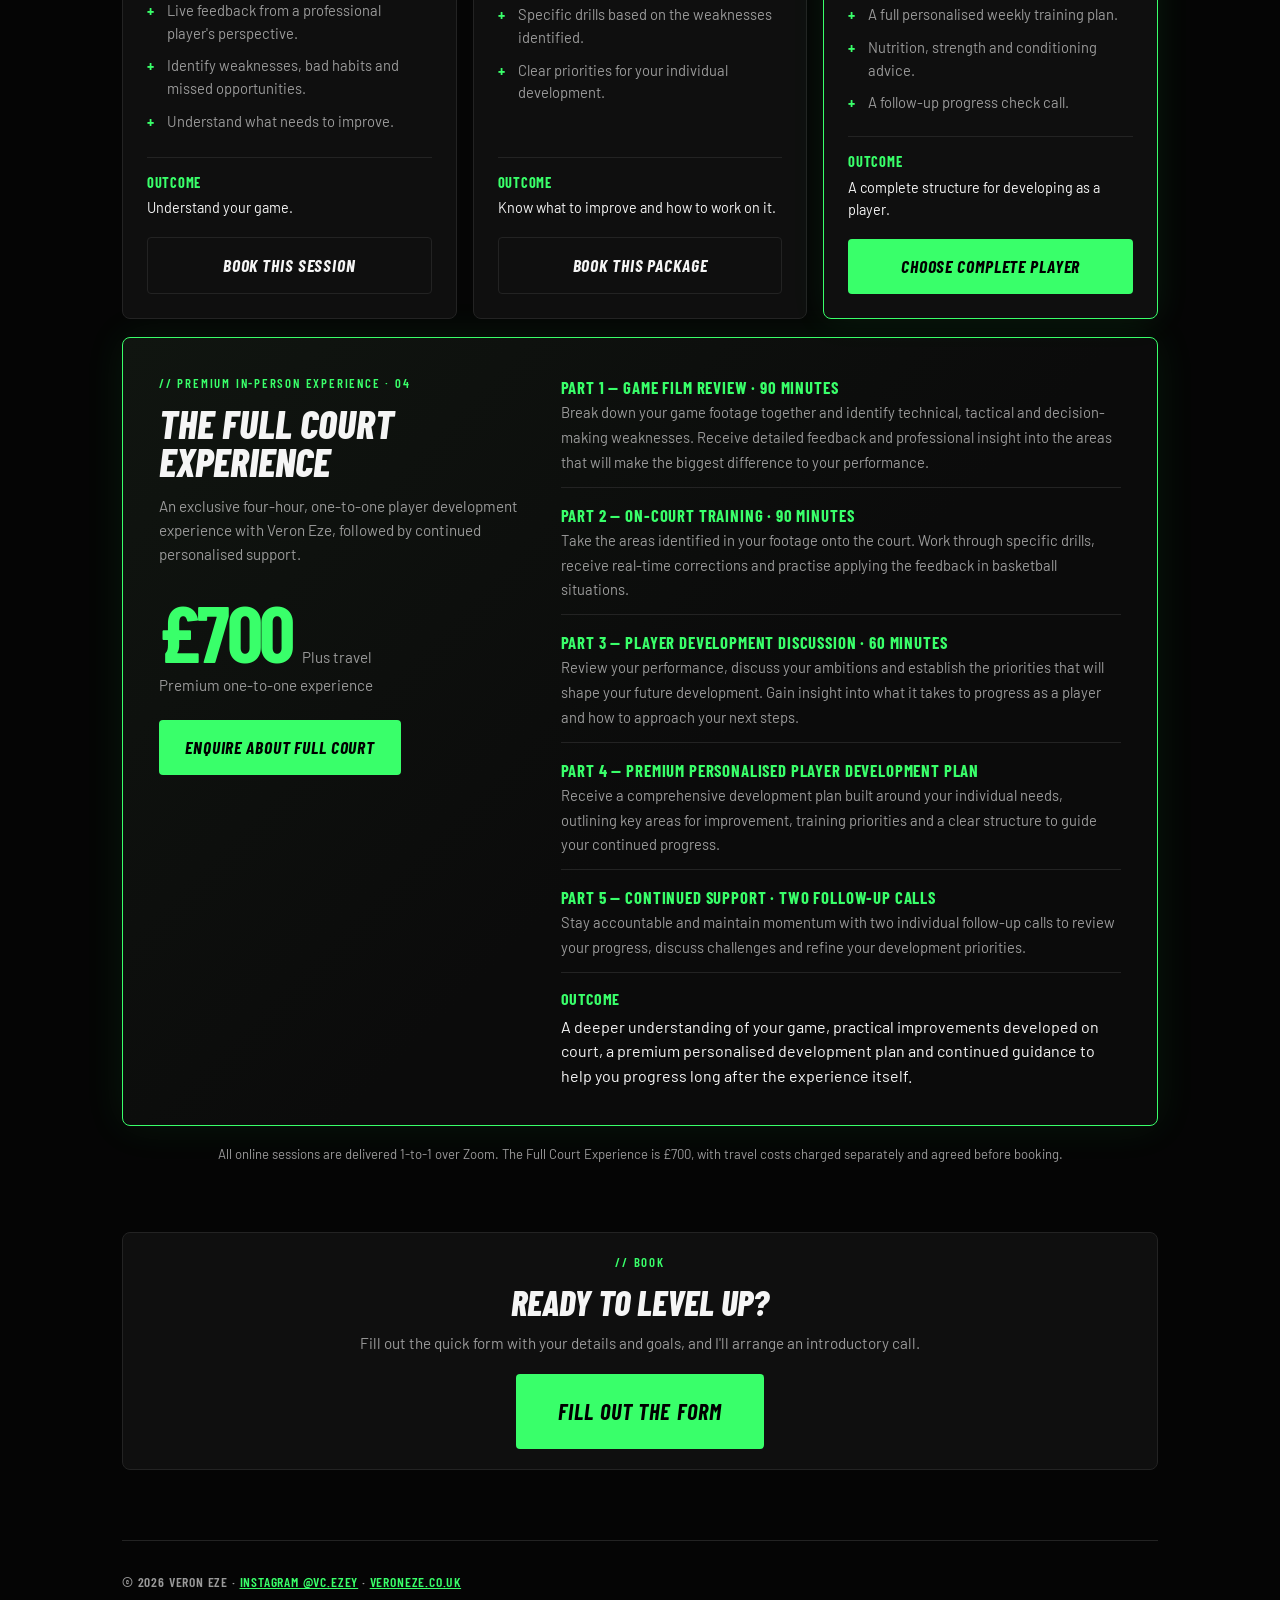
==== commit bf923042: "Update index.html" ====
--- a/index.html
+++ b/index.html
@@ -469,38 +469,53 @@
     </article>
   </div>
 
-  <div class="fullcourt">
-    <div>
-      <div class="tag mono">// Premium in-person experience · 04</div>
-      <h3>The Full Court Experience</h3>
-      <p class="sub">Four hours of exclusive, in-person player development with Veron Eze.</p>
-      <div style="display:flex;align-items:baseline;gap:10px;flex-wrap:wrap">
-        <div class="price">£400</div>
-        <span class="sub">Plus travel</span>
-      </div>
-      <div class="sub">One-to-one experience</div>
-      <p style="margin-top:22px"><a class="btn" href="#book">Enquire about Full Court</a></p>
-    </div>
-    <div class="fullcourt-parts">
-      <div class="fullcourt-part">
-        <b>Part 1 — Game Film Review · 90 minutes</b>
-        <span>Break down your footage together and identify technical, tactical and decision-making weaknesses, with direct feedback and professional insight.</span>
-      </div>
-      <div class="fullcourt-part">
-        <b>Part 2 — On-Court Training · 90 minutes</b>
-        <span>Take the areas identified in the footage onto the court. Work through specific drills, receive real-time corrections and practise applying the feedback in basketball situations.</span>
-      </div>
-      <div class="fullcourt-part">
-        <b>Part 3 — Player Development Discussion · 60 minutes</b>
-        <span>Review your work, discuss how to keep improving, establish training priorities and build a clear direction for your future development.</span>
-      </div>
-      <div class="outcome">
-        <b>Outcome</b>
-        Understand your weaknesses, work on them directly with a professional player and leave with a clear development direction.
-      </div>
-    </div>
-  </div>
-  <p class="pricing-footnote">All online sessions are delivered 1-to-1 over Zoom. The Full Court Experience is £400, with travel costs charged separately and agreed before booking.</p>
+
+<div class="fullcourt">
+  <div>
+    <div class="tag mono">// Premium in-person experience · 04</div>
+    <h3>The Full Court Experience</h3>
+    <p class="sub">An exclusive four-hour, one-to-one player development experience with Veron Eze, followed by continued personalised support.</p>
+    <div style="display:flex;align-items:baseline;gap:10px;flex-wrap:wrap">
+      <div class="price">£700</div>
+      <span class="sub">Plus travel</span>
+    </div>
+    <div class="sub">Premium one-to-one experience</div>
+    <p style="margin-top:22px"><a class="btn" href="#book">Enquire about Full Court</a></p>
+  </div>
+
+  <div class="fullcourt-parts">
+    <div class="fullcourt-part">
+      <b>Part 1 — Game Film Review · 90 minutes</b>
+      <span>Break down your game footage together and identify technical, tactical and decision-making weaknesses. Receive detailed feedback and professional insight into the areas that will make the biggest difference to your performance.</span>
+    </div>
+
+    <div class="fullcourt-part">
+      <b>Part 2 — On-Court Training · 90 minutes</b>
+      <span>Take the areas identified in your footage onto the court. Work through specific drills, receive real-time corrections and practise applying the feedback in basketball situations.</span>
+    </div>
+
+    <div class="fullcourt-part">
+      <b>Part 3 — Player Development Discussion · 60 minutes</b>
+      <span>Review your performance, discuss your ambitions and establish the priorities that will shape your future development. Gain insight into what it takes to progress as a player and how to approach your next steps.</span>
+    </div>
+
+    <div class="fullcourt-part">
+      <b>Part 4 — Premium Personalised Player Development Plan</b>
+      <span>Receive a comprehensive development plan built around your individual needs, outlining key areas for improvement, training priorities and a clear structure to guide your continued progress.</span>
+    </div>
+
+    <div class="fullcourt-part">
+      <b>Part 5 — Continued Support · Two Follow-Up Calls</b>
+      <span>Stay accountable and maintain momentum with two individual follow-up calls to review your progress, discuss challenges and refine your development priorities.</span>
+    </div>
+
+    <div class="outcome">
+      <b>Outcome</b>
+      A deeper understanding of your game, practical improvements developed on court, a premium personalised development plan and continued guidance to help you progress long after the experience itself.
+    </div>
+  </div>
+</div>
+  <p class="pricing-footnote">All online sessions are delivered 1-to-1 over Zoom. The Full Court Experience is £700, with travel costs charged separately and agreed before booking.</p>
 </section>
 
 <section style="padding-top:20px">
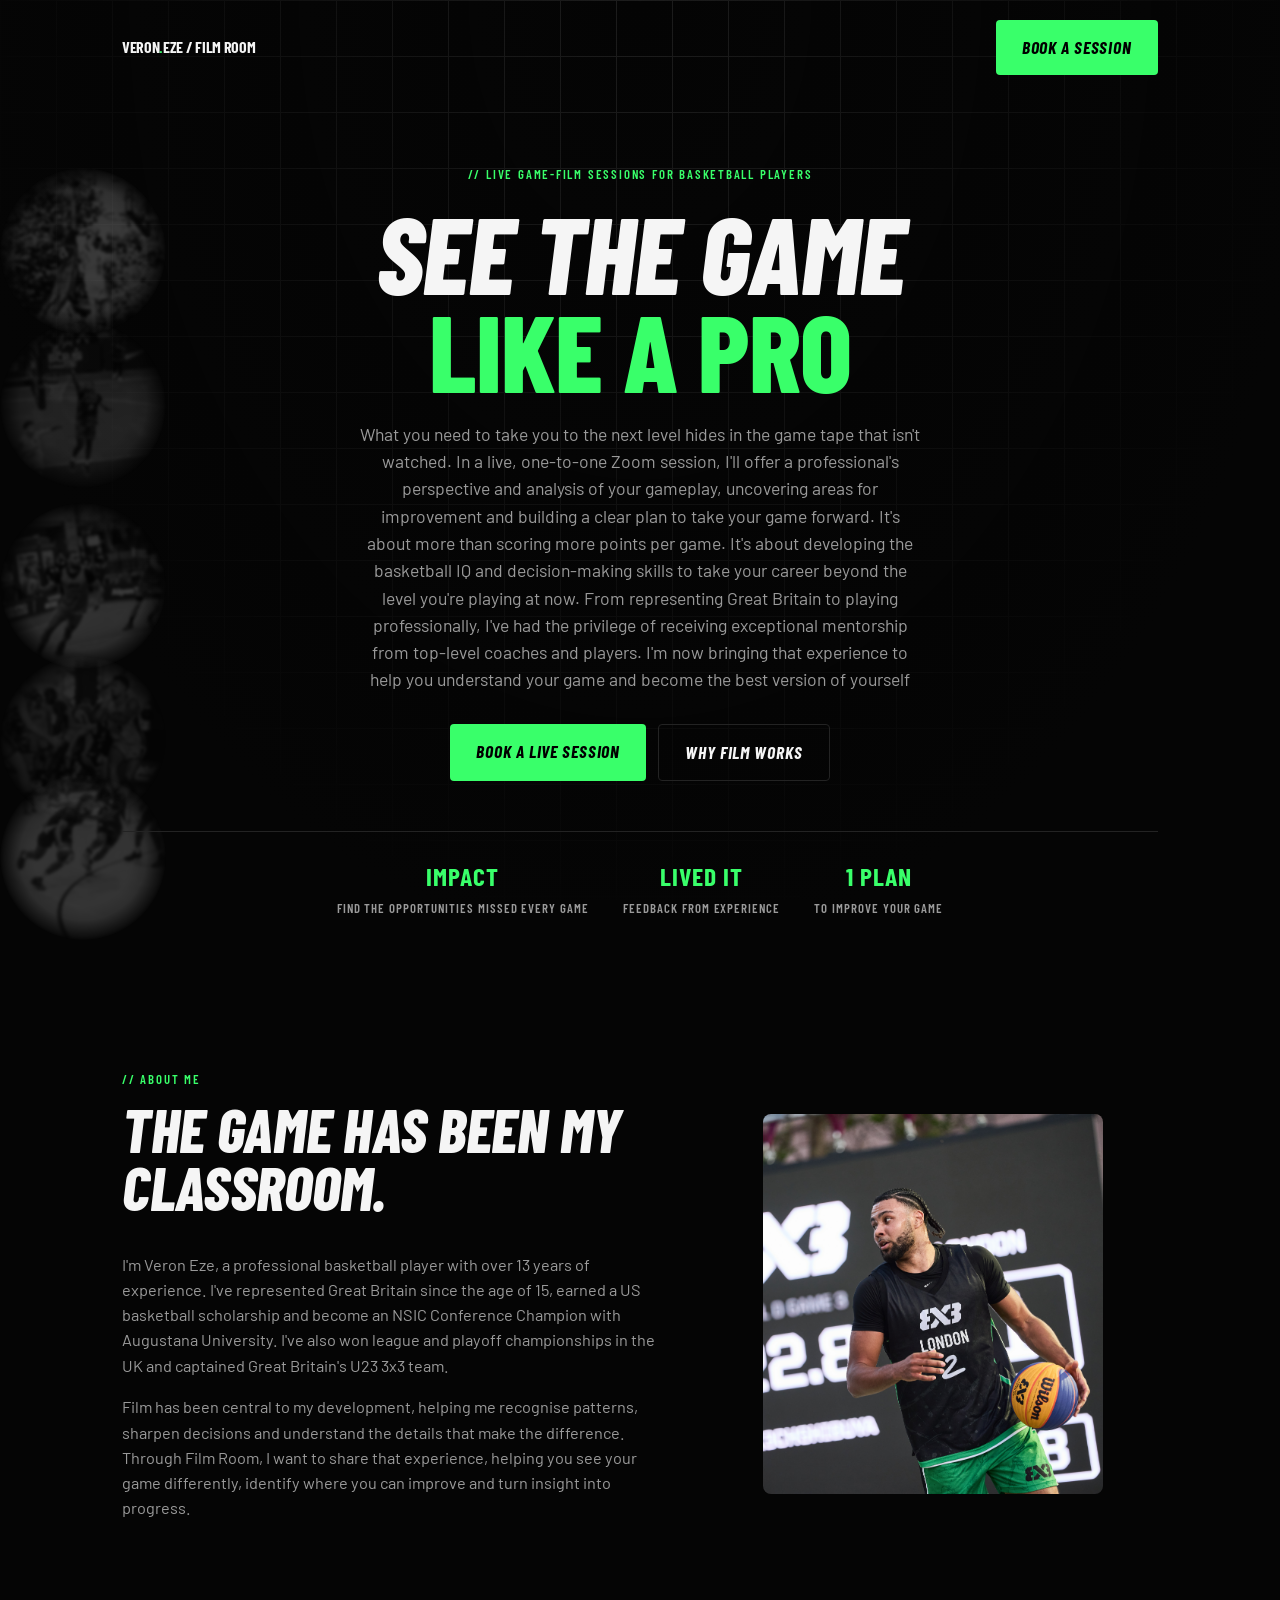
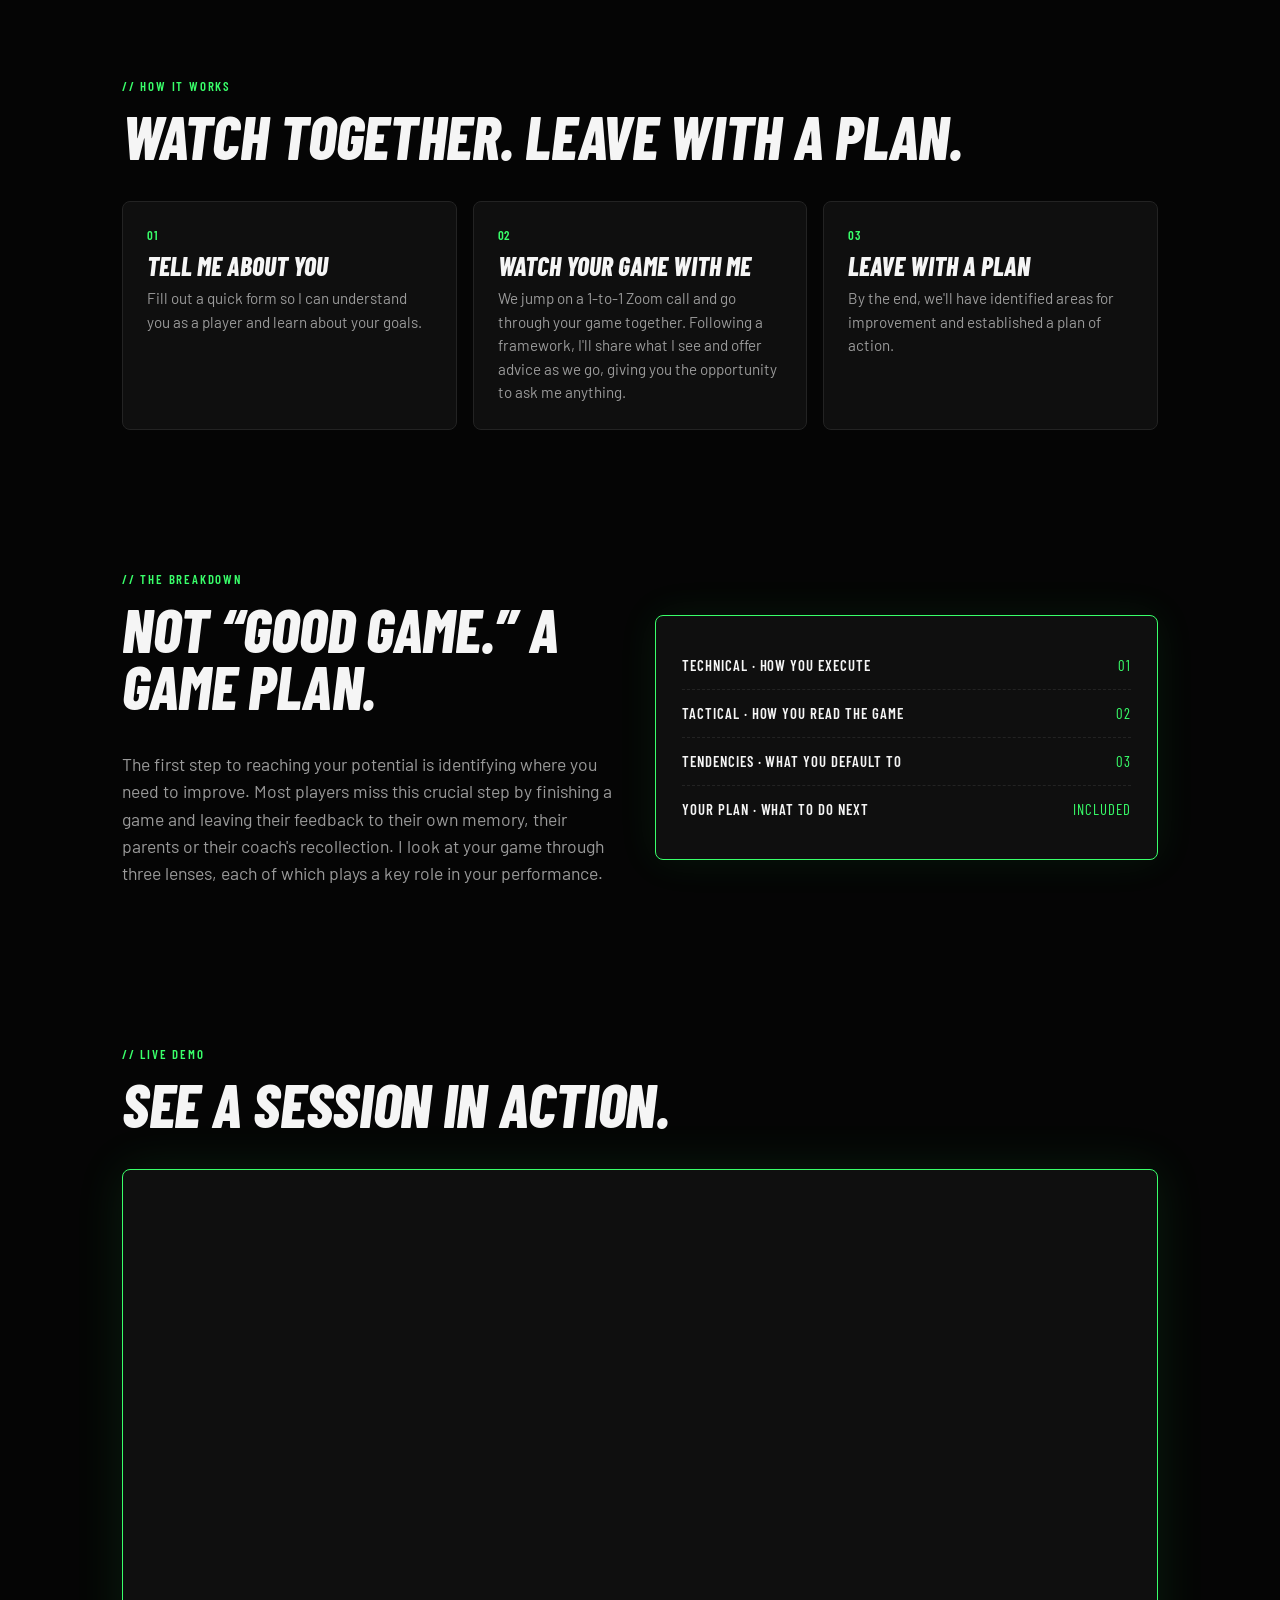
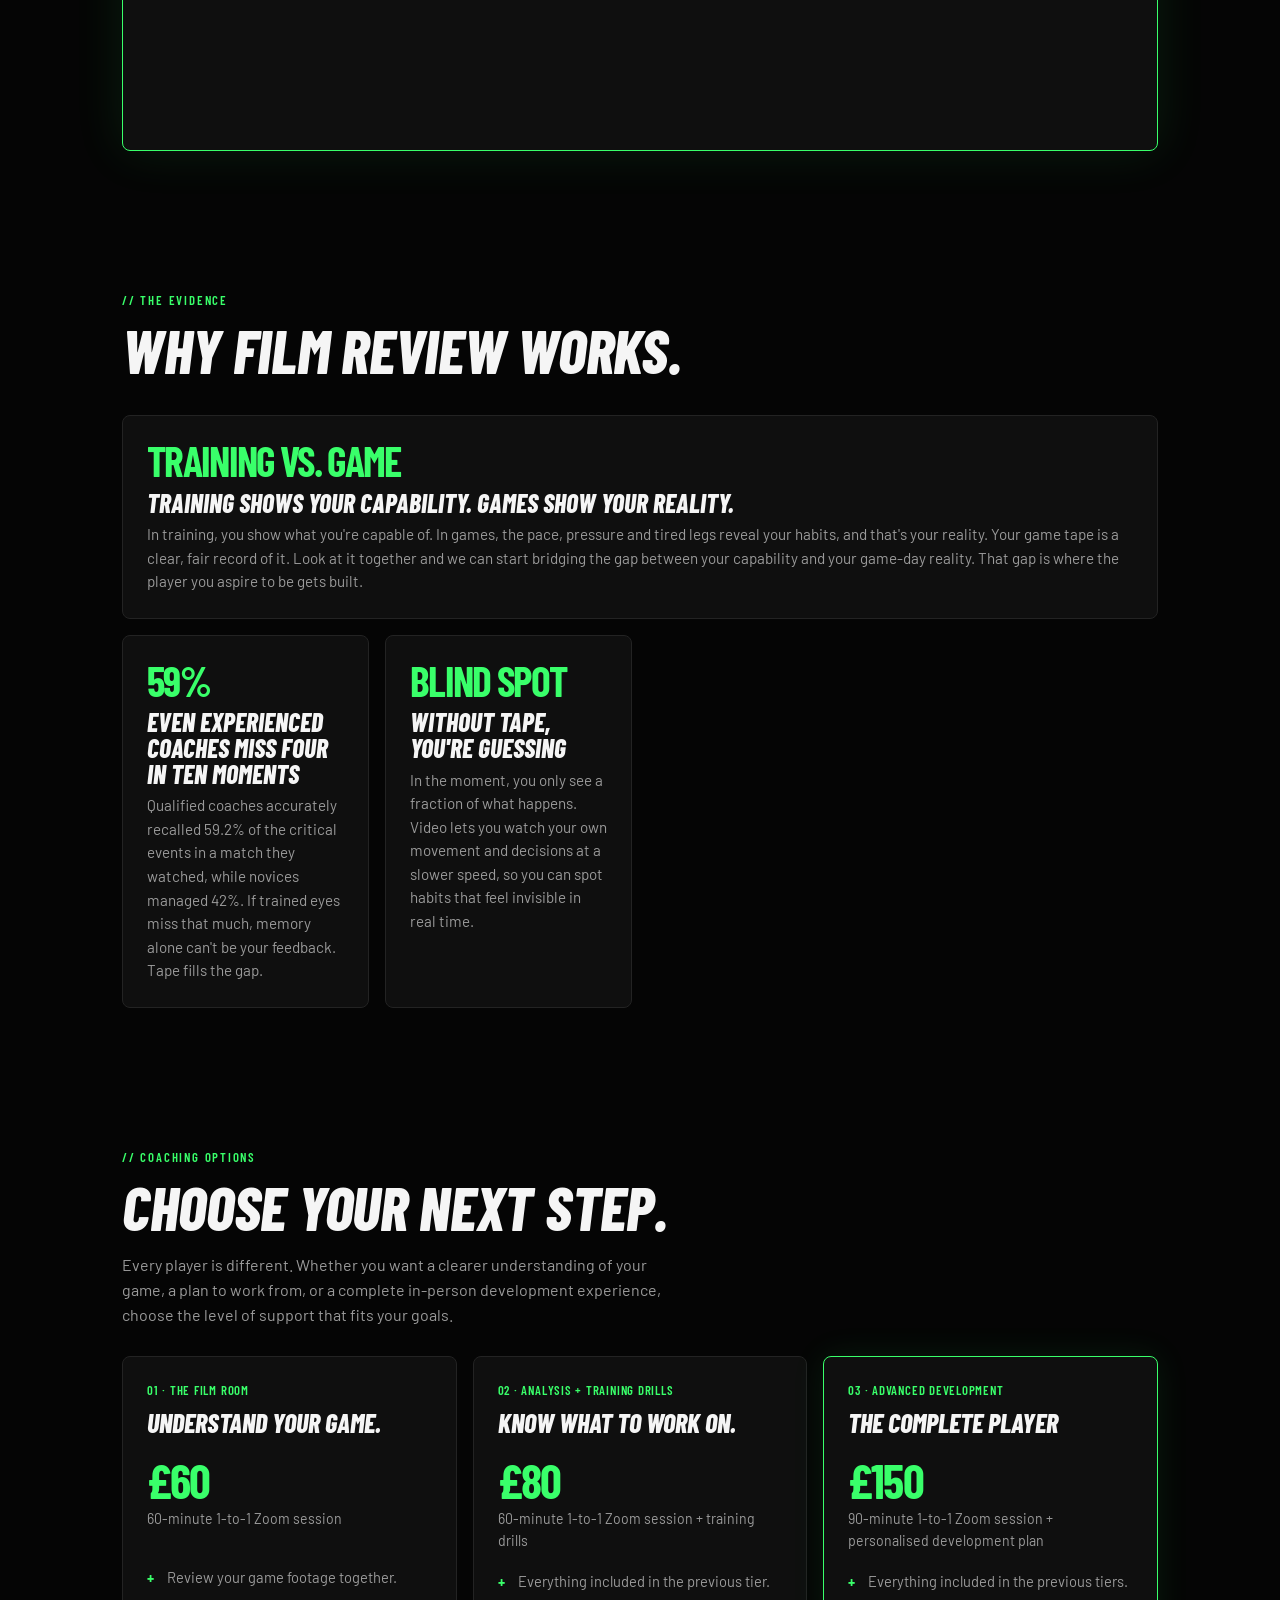
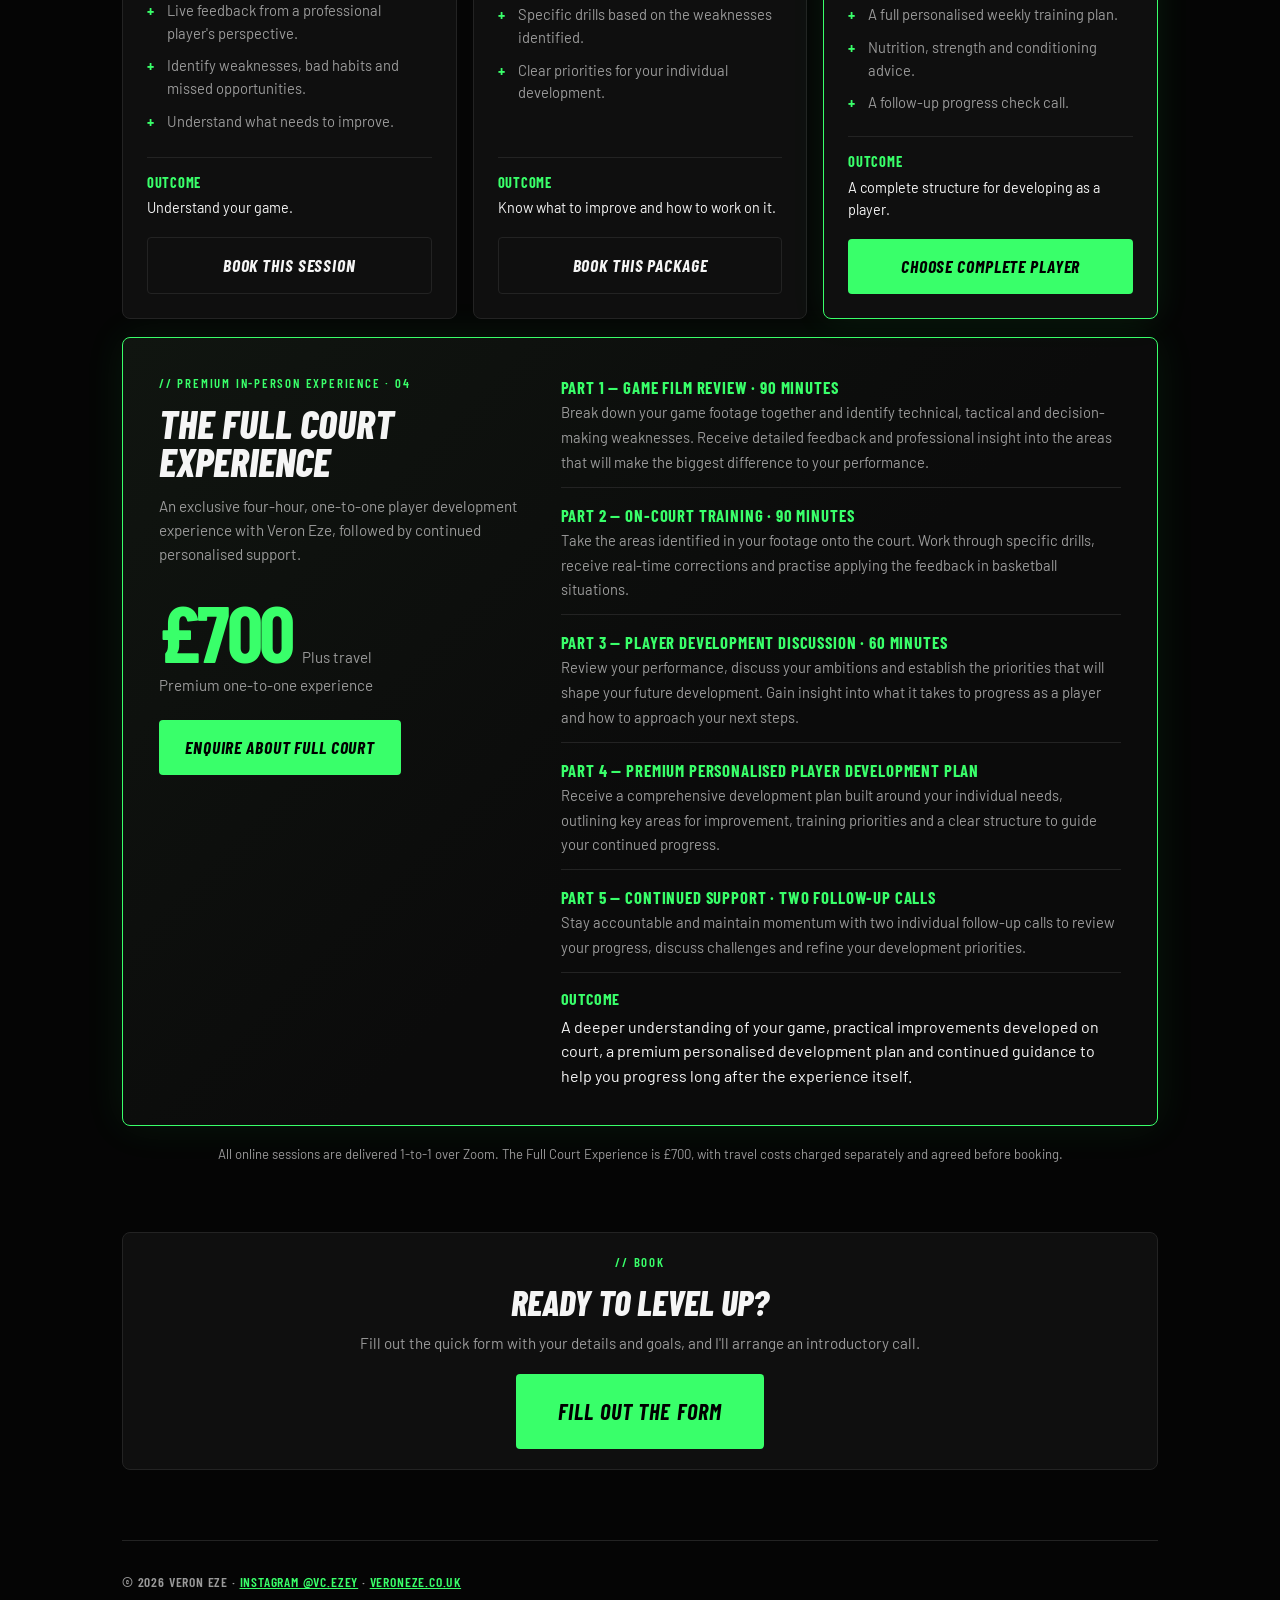
==== commit 3507a0e8: "Update text content in index.html for clarity" ====
--- a/index.html
+++ b/index.html
@@ -312,9 +312,9 @@
     <div class="tag mono">// Live game-film sessions for basketball players</div>
     <h1>See the game <em>like a pro</em></h1>
 
-    <p class="lead lead-long">What you need to get to the next level hides in the game tape that isn't watched. In a live, one-to-one Zoom session, I'll offer a professional's perspective and analysis of your gameplay, uncovering areas for improvement and building a clear plan to take your game forward. It's about more than scoring more points per game. It's about developing the basketball IQ and decision-making skills to take your career beyond the level you're playing at now. From representing Great Britain to playing professionally, I've had the privilege of receiving exceptional mentorship from top-level coaches and players. I'm now bringing that experience to help you understand your game and become the best version of yourself</p>
-
-    <p class="lead lead-short">What you need to get to the next level hides in the game tape that isn't watched. In a live, one-to-one Zoom session, I'll offer a professional's perspective and analysis of your gameplay, uncovering areas for improvement and building a clear plan to take your game forward. It's about more than scoring more points per game. It's about developing the basketball IQ and decision-making skills to take your career beyond the level you're playing at now.</p>
+    <p class="lead lead-long">What you need to take you to the next level hides in the game tape that isn't watched. In a live, one-to-one Zoom session, I'll offer a professional's perspective and analysis of your gameplay, uncovering areas for improvement and building a clear plan to take your game forward. It's about more than scoring more points per game. It's about developing the basketball IQ and decision-making skills to take your career beyond the level you're playing at now. From representing Great Britain to playing professionally, I've had the privilege of receiving exceptional mentorship from top-level coaches and players. I'm now bringing that experience to help you understand your game and become the best version of yourself</p>
+
+    <p class="lead lead-short">What you need to take you the next level hides in the game tape that isn't watched. In a live, one-to-one Zoom session, I'll offer a professional's perspective and analysis of your gameplay, uncovering areas for improvement and building a clear plan to take your game forward. It's about more than scoring more points per game. It's about developing the basketball IQ and decision-making skills to take your career beyond the level you're playing at now.</p>
 
     <div class="cta">
       <a class="btn" href="#book">Book a live session</a>
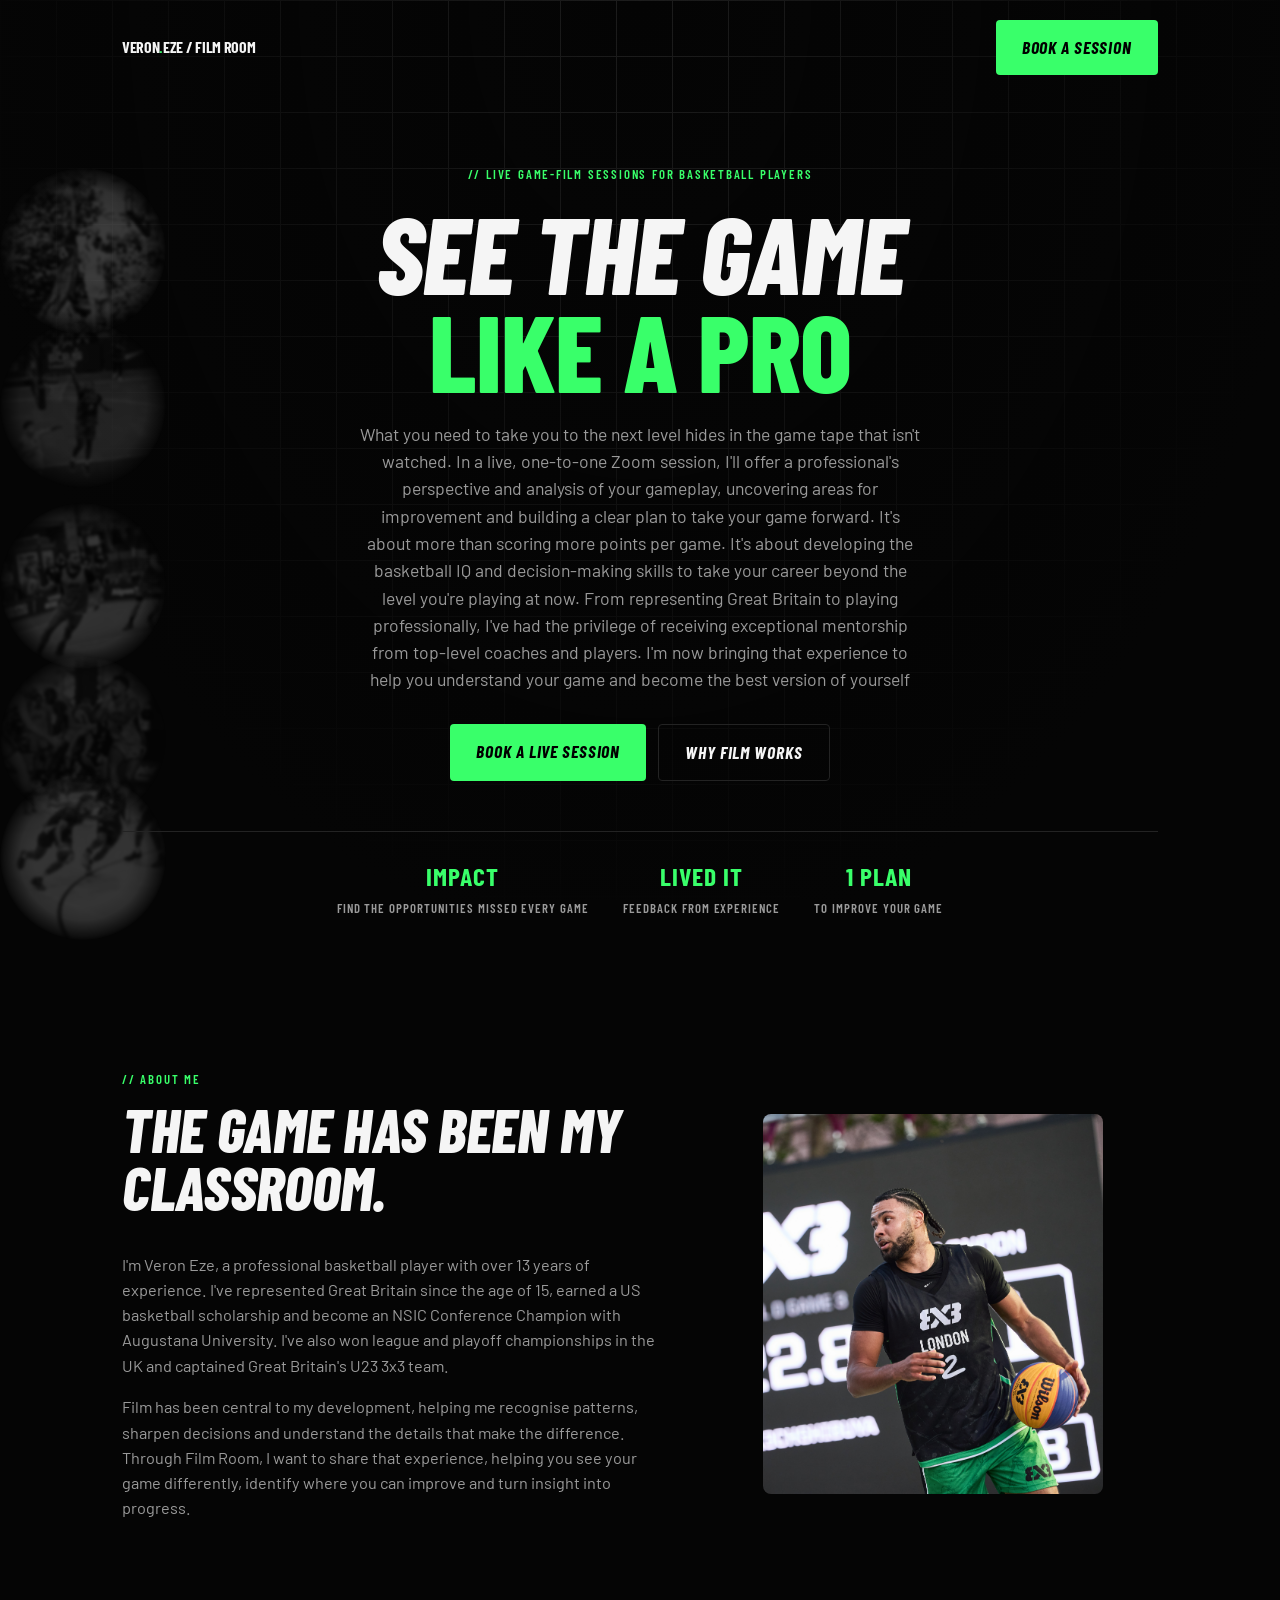
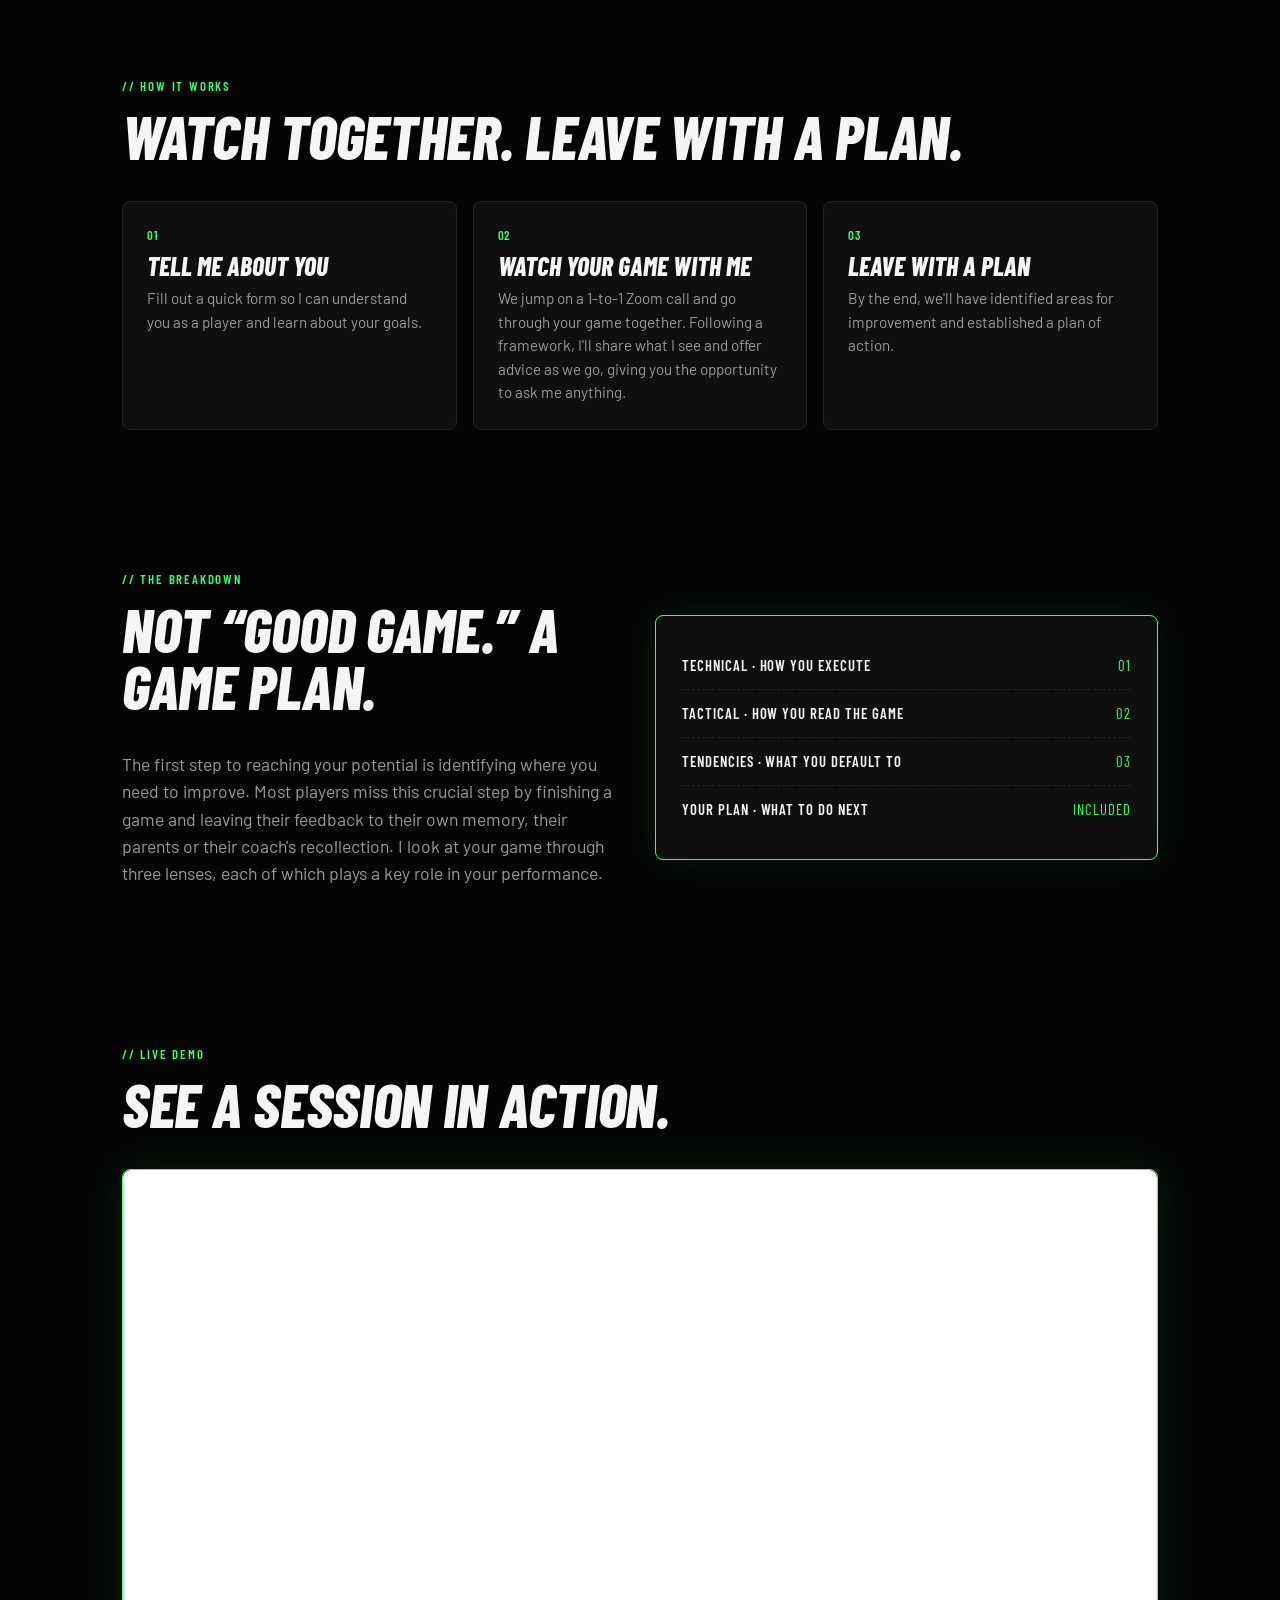
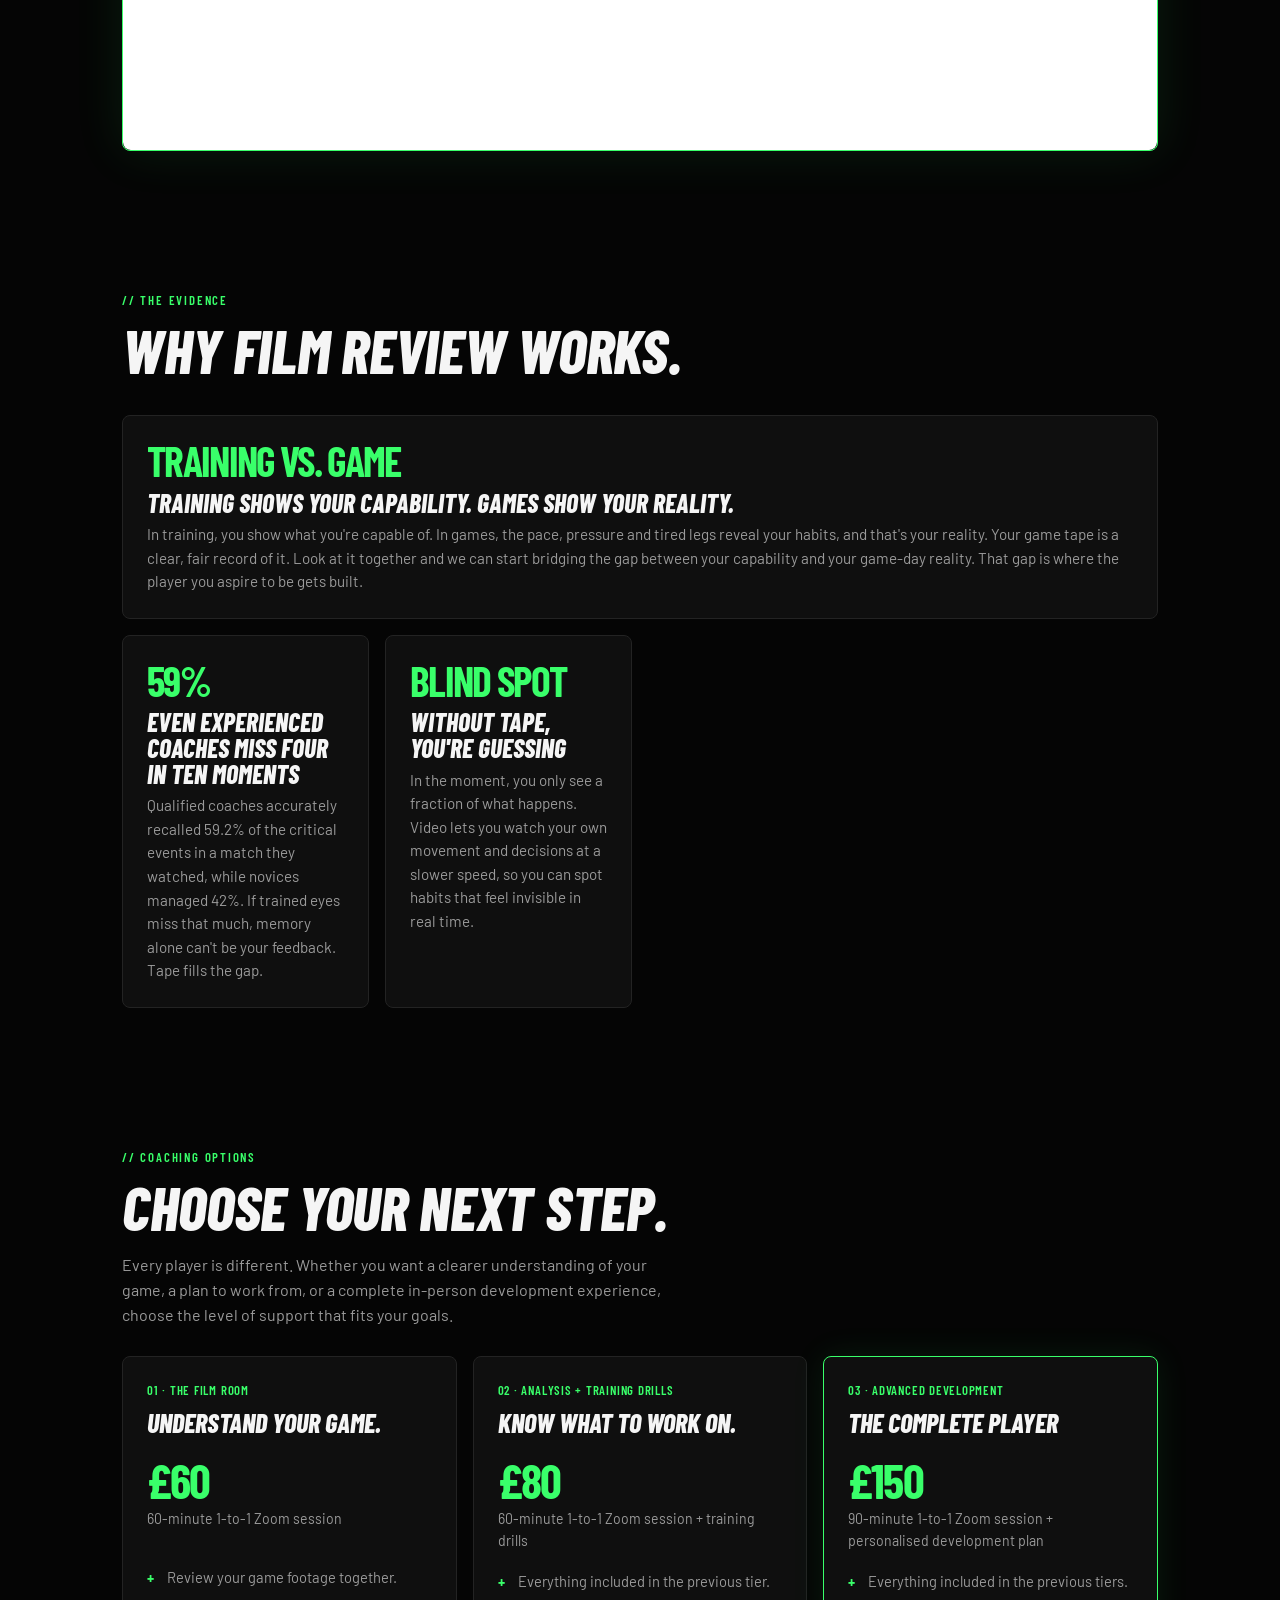
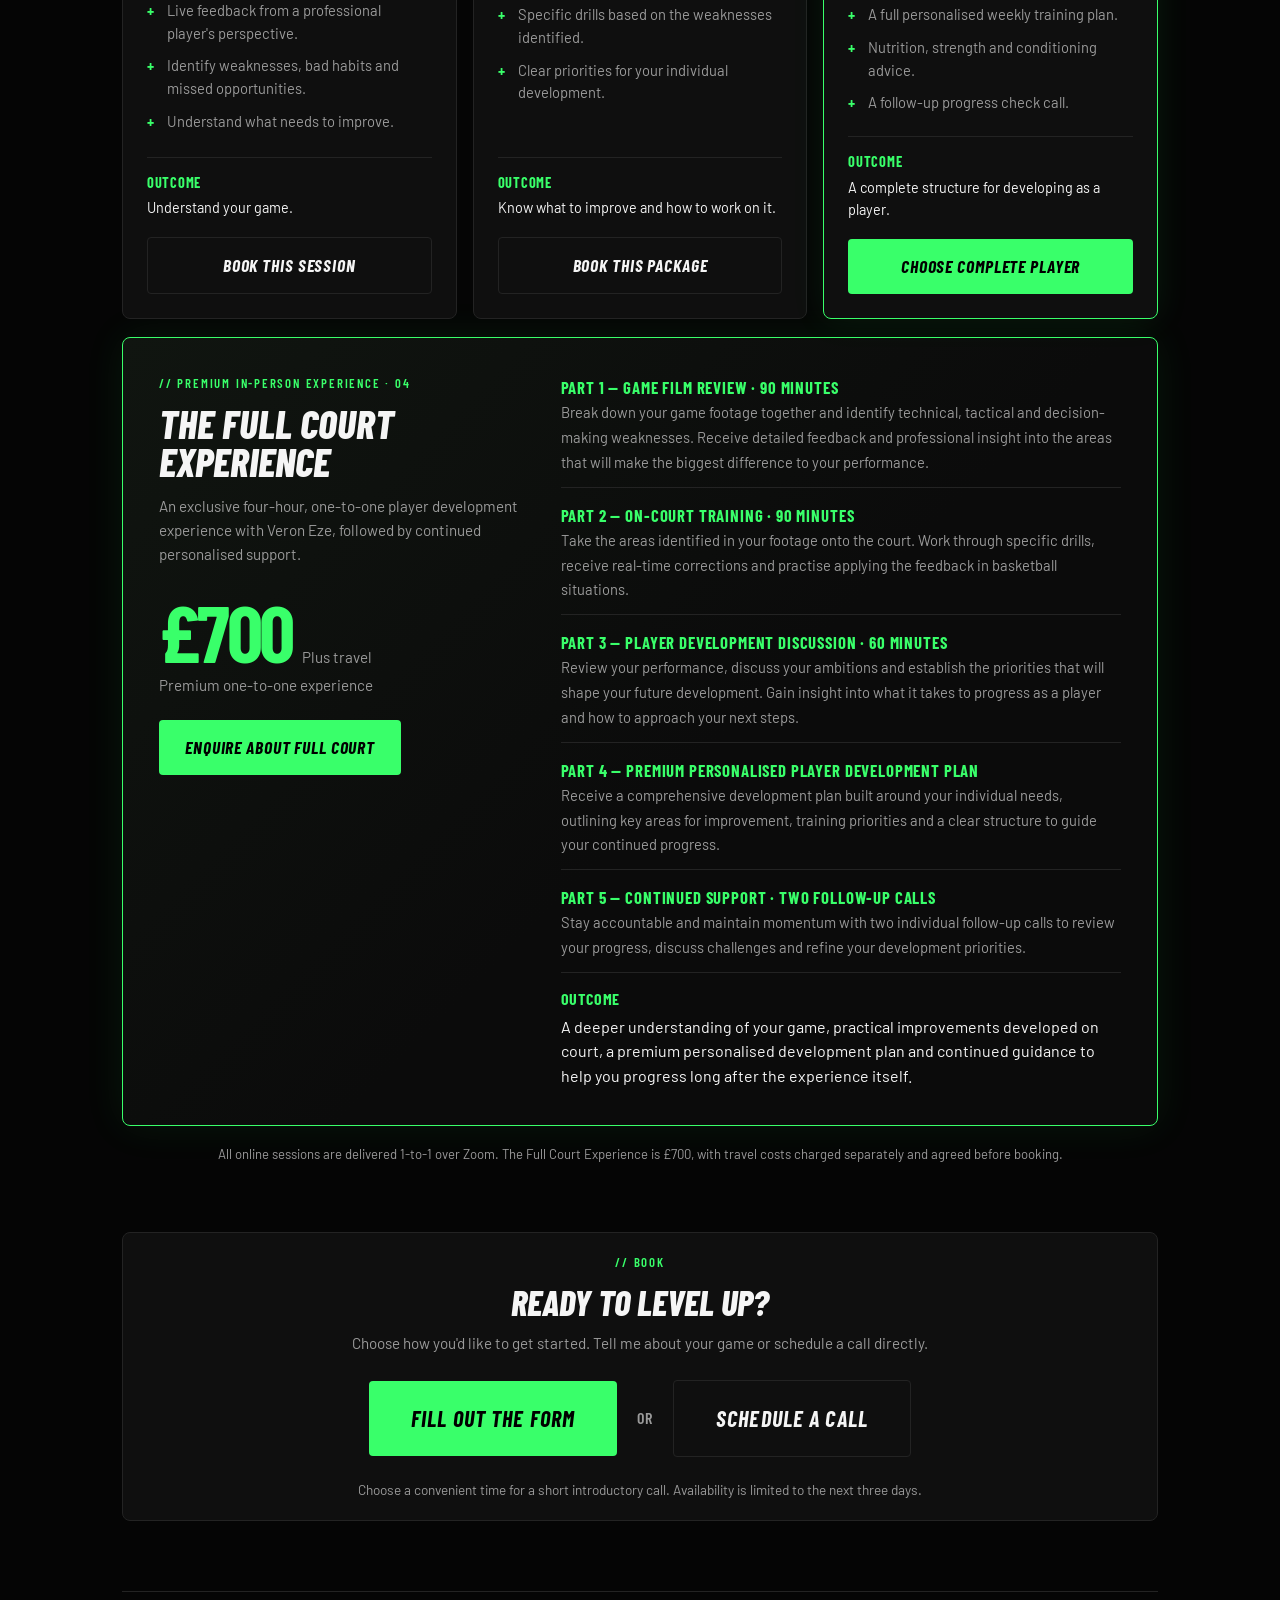
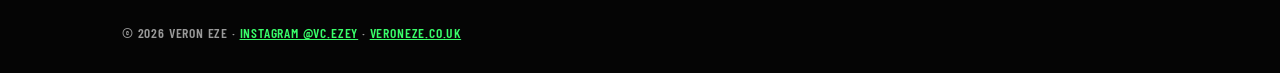
==== commit 1dd918ba: "Add booking section with form and scheduling options" ====
--- a/index.html
+++ b/index.html
@@ -286,6 +286,47 @@
     pointer-events:none;transition:transform .35s ease}
   .btn.mobile-cta.show{transform:none;pointer-events:auto}
 }
+  /* Booking choices */
+#book .booking-actions {
+  display: flex;
+  align-items: center;
+  justify-content: center;
+  flex-wrap: wrap;
+  gap: 20px;
+  margin-top: 24px;
+}
+
+#book .booking-actions .btn {
+  min-width: 230px;
+  text-align: center;
+}
+
+#book .booking-or {
+  color: var(--mut);
+  font-size: 1rem;
+}
+
+#book .booking-note {
+  color: var(--mut);
+  font-size: .85rem;
+  margin-top: 22px;
+}
+
+@media(max-width:700px) {
+  #book .booking-actions {
+    flex-direction: column;
+    gap: 12px;
+  }
+
+  #book .booking-actions .btn {
+    width: 100%;
+    min-width: 0;
+  }
+
+  #book .booking-or {
+    padding: 2px 0;
+  }
+}
 </style>
 </head>
 
@@ -518,16 +559,37 @@
   <p class="pricing-footnote">All online sessions are delivered 1-to-1 over Zoom. The Full Court Experience is £700, with travel costs charged separately and agreed before booking.</p>
 </section>
 
+
 <section style="padding-top:20px">
   <div class="card" id="book">
     <div class="tag mono">// Book</div>
     <h3>Ready to level up?</h3>
-    <p>Fill out the quick form with your details and goals, and I'll arrange an introductory call.</p>
-    <p style="margin-top:18px">
-      <a href="https://docs.google.com/forms/d/e/1FAIpQLSe7IG5h10Cz1GQr8abbHugn-15qcpNlFgSYyUhWwZqChtqohQ/viewform" class="btn" target="_blank" rel="noopener noreferrer">Fill out the form</a>
-    </p>
+    <p>Choose how you'd like to get started. Tell me about your game or schedule a call directly.</p>
+
+    <div class="booking-actions">
+      <a
+        href="https://docs.google.com/forms/d/e/1FAIpQLScefNkcLhshDEVaEwnwA8kXphhE2344jp1B2Atz-vaVSqp1mg/viewform?usp=dialog"
+        class="btn"
+        target="_blank"
+        rel="noopener noreferrer">
+        Fill out the form
+      </a>
+
+      <span class="booking-or mono">OR</span>
+
+      <a
+        href="https://calendly.com/veron-eze/introductory-call-with-veron"
+        class="btn ghost"
+        target="_blank"
+        rel="noopener noreferrer">
+        Schedule a call
+      </a>
+    </div>
+
+    <p class="booking-note">Choose a convenient time for a short introductory call. Availability is limited to the next three days.</p>
   </div>
 </section>
+
 
 <footer class="mono">© 2026 Veron Eze · <a href="https://www.instagram.com/Vc.ezey">Instagram @Vc.ezey</a> · <a href="https://veroneze.co.uk">veroneze.co.uk</a></footer>
 
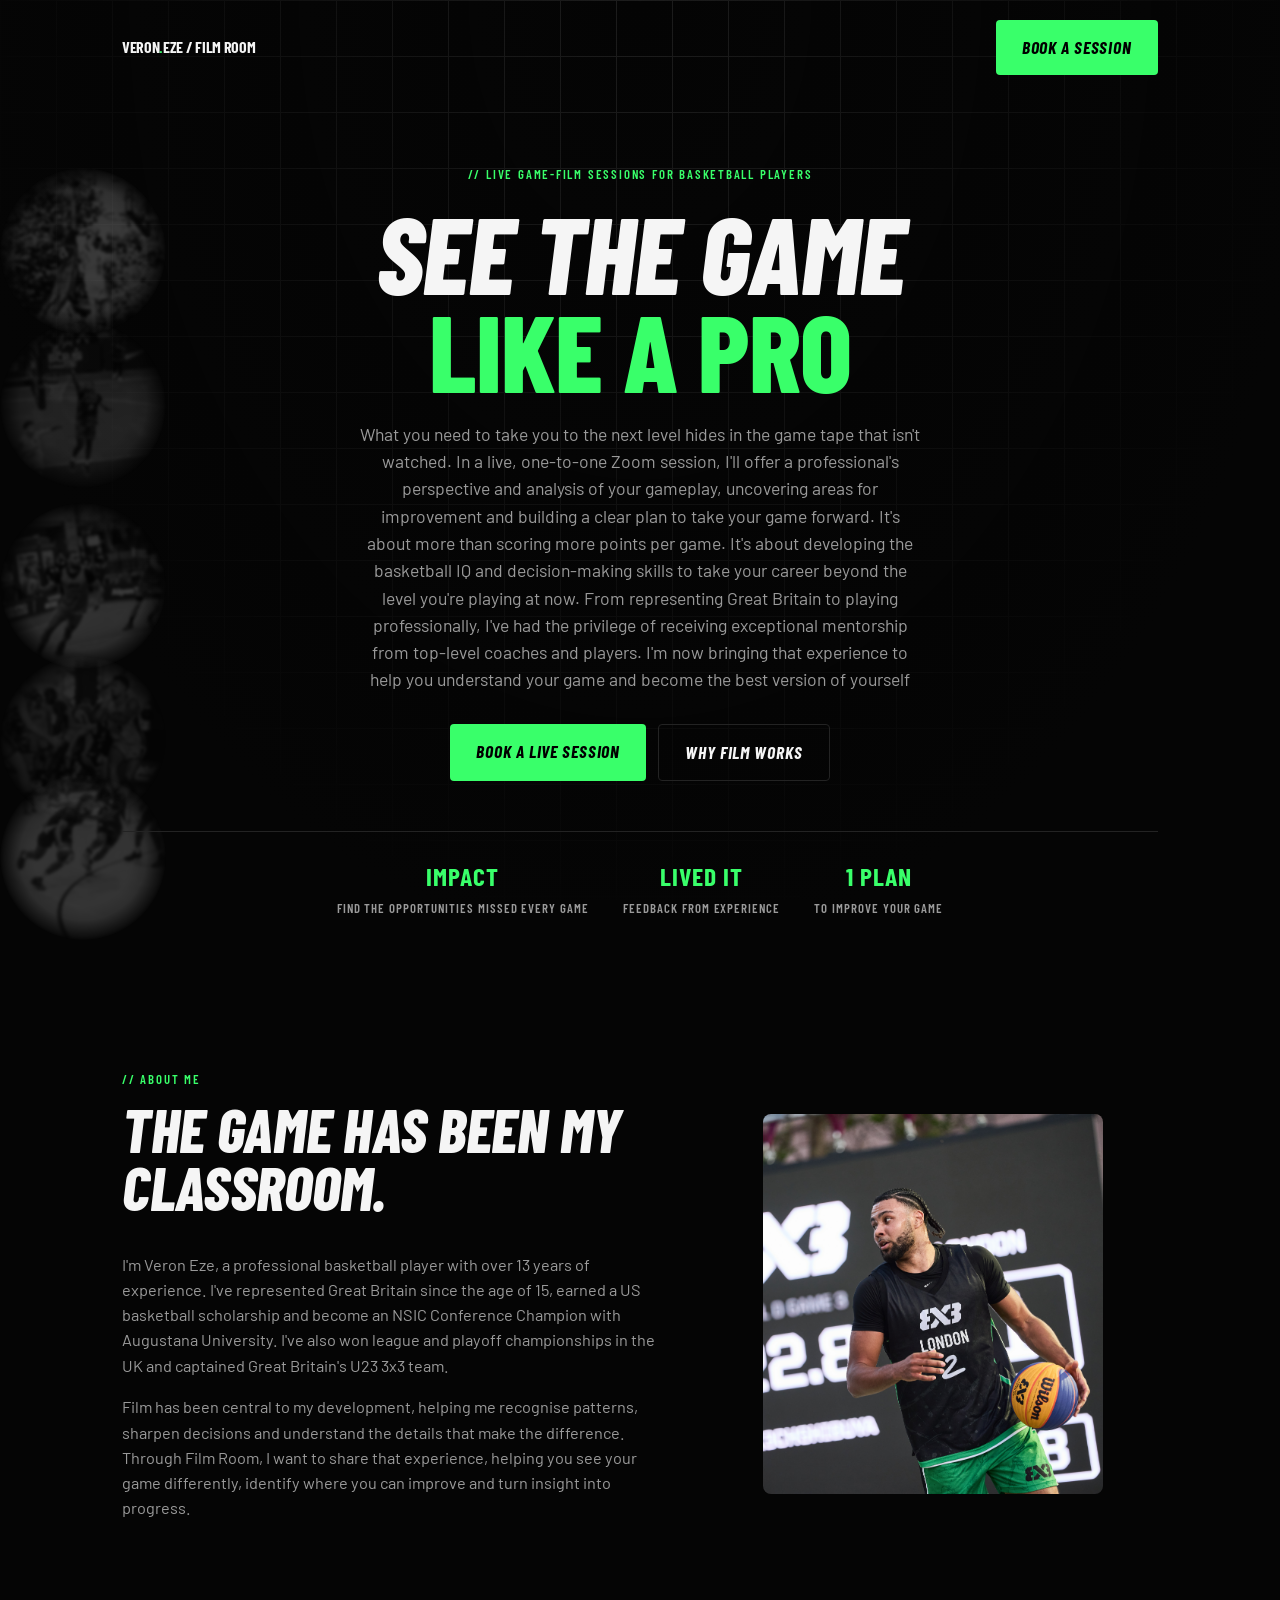
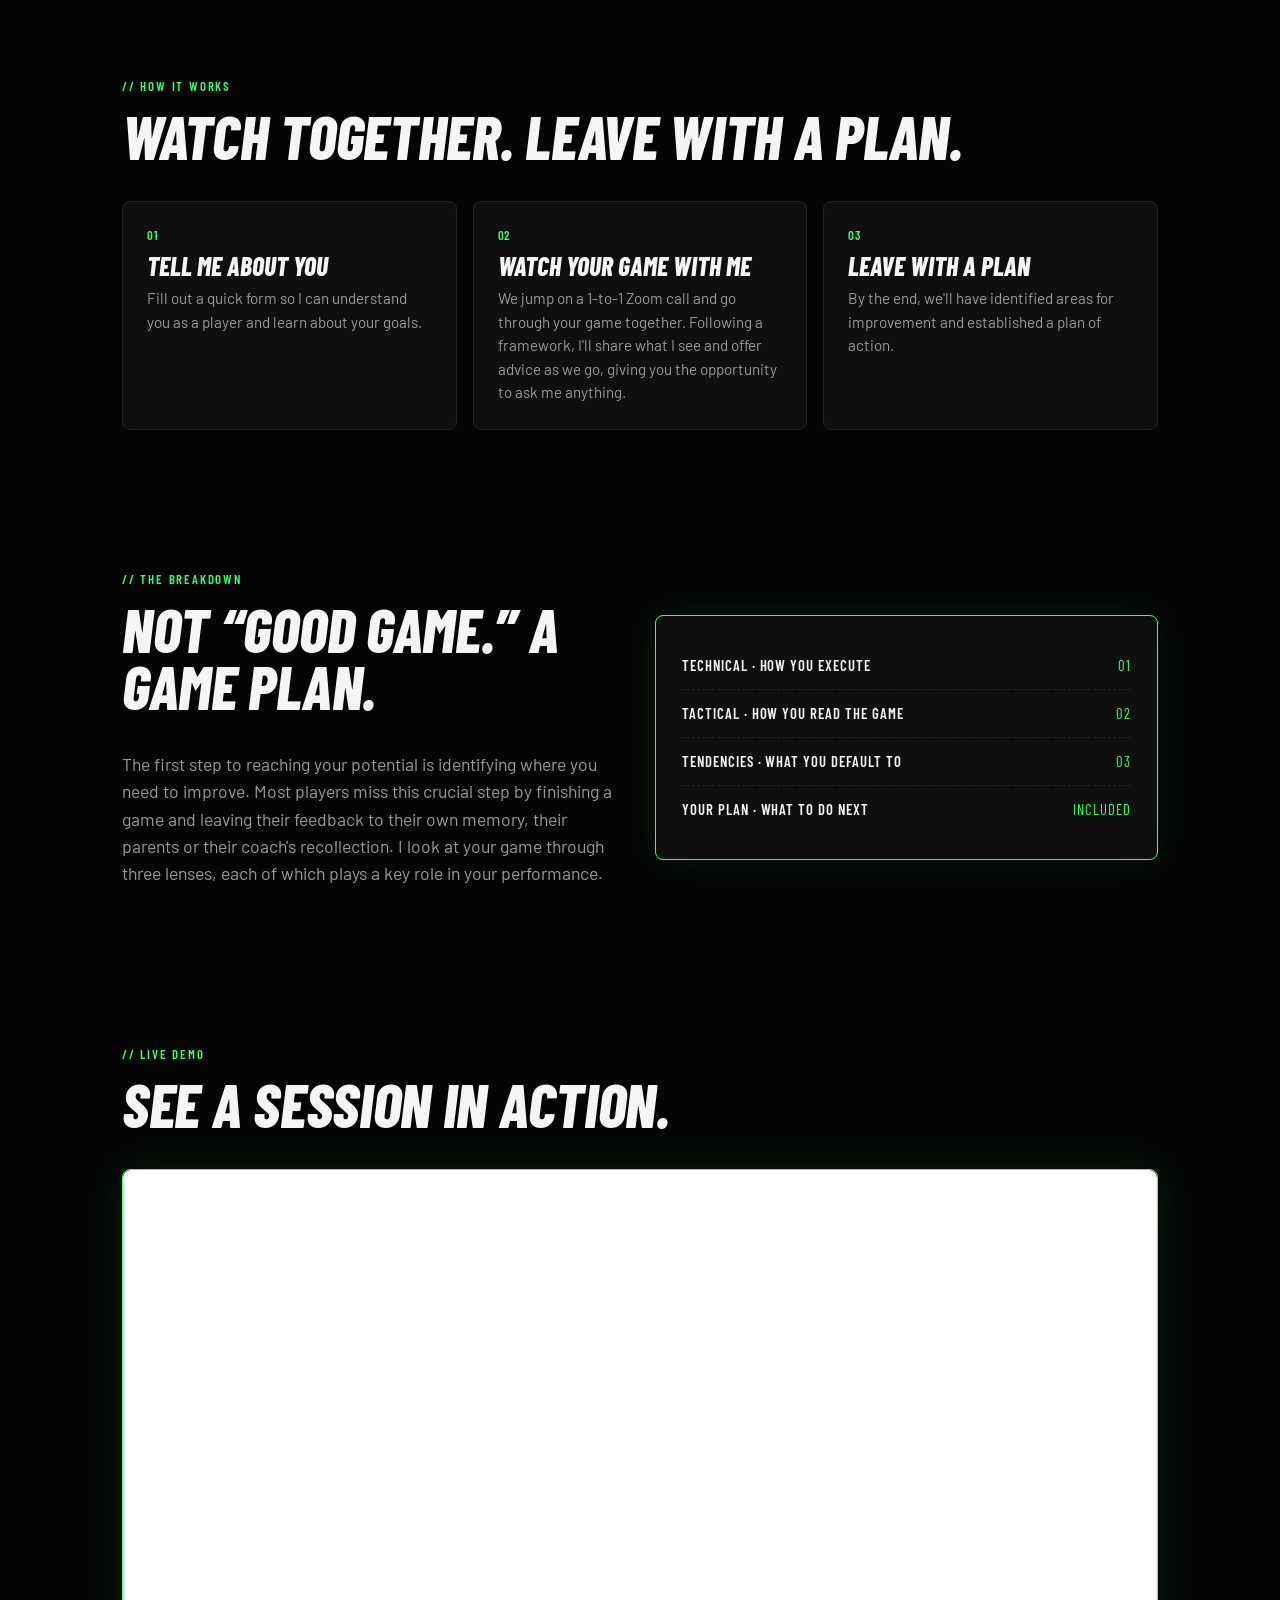
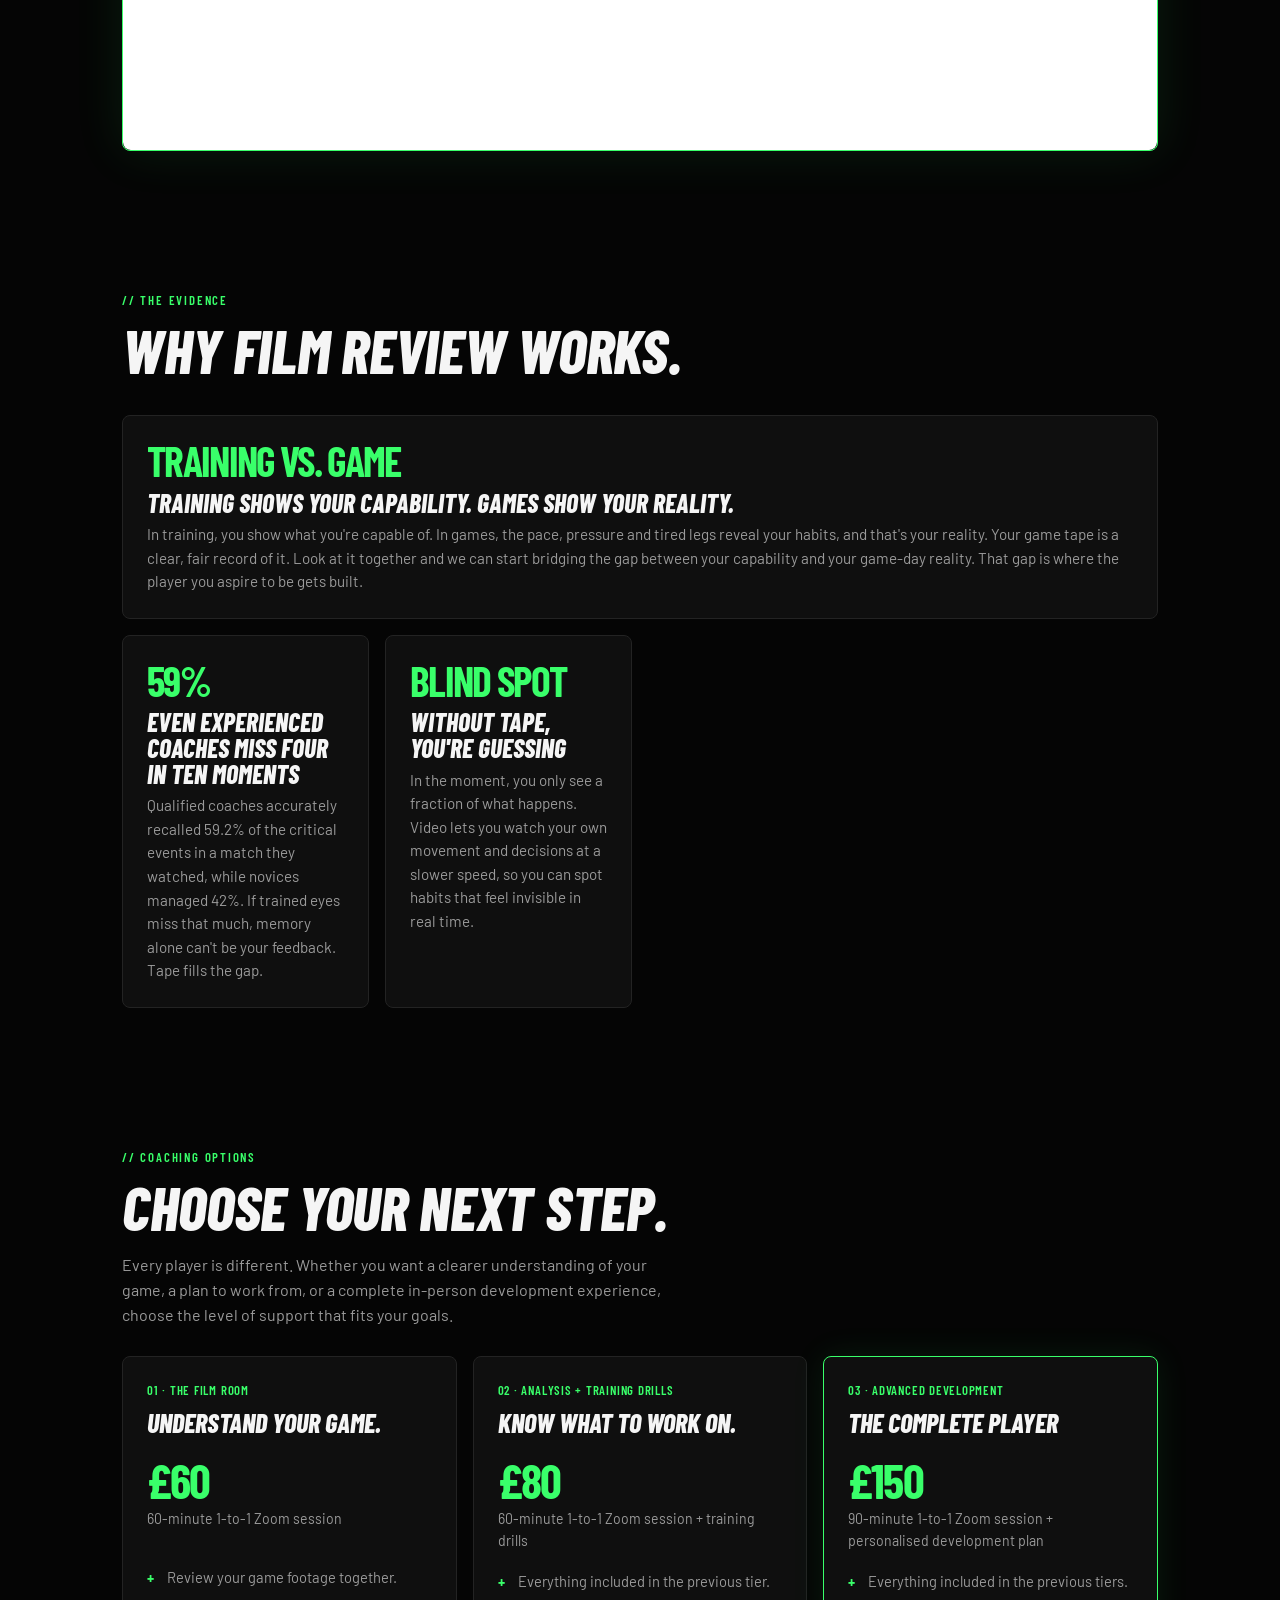
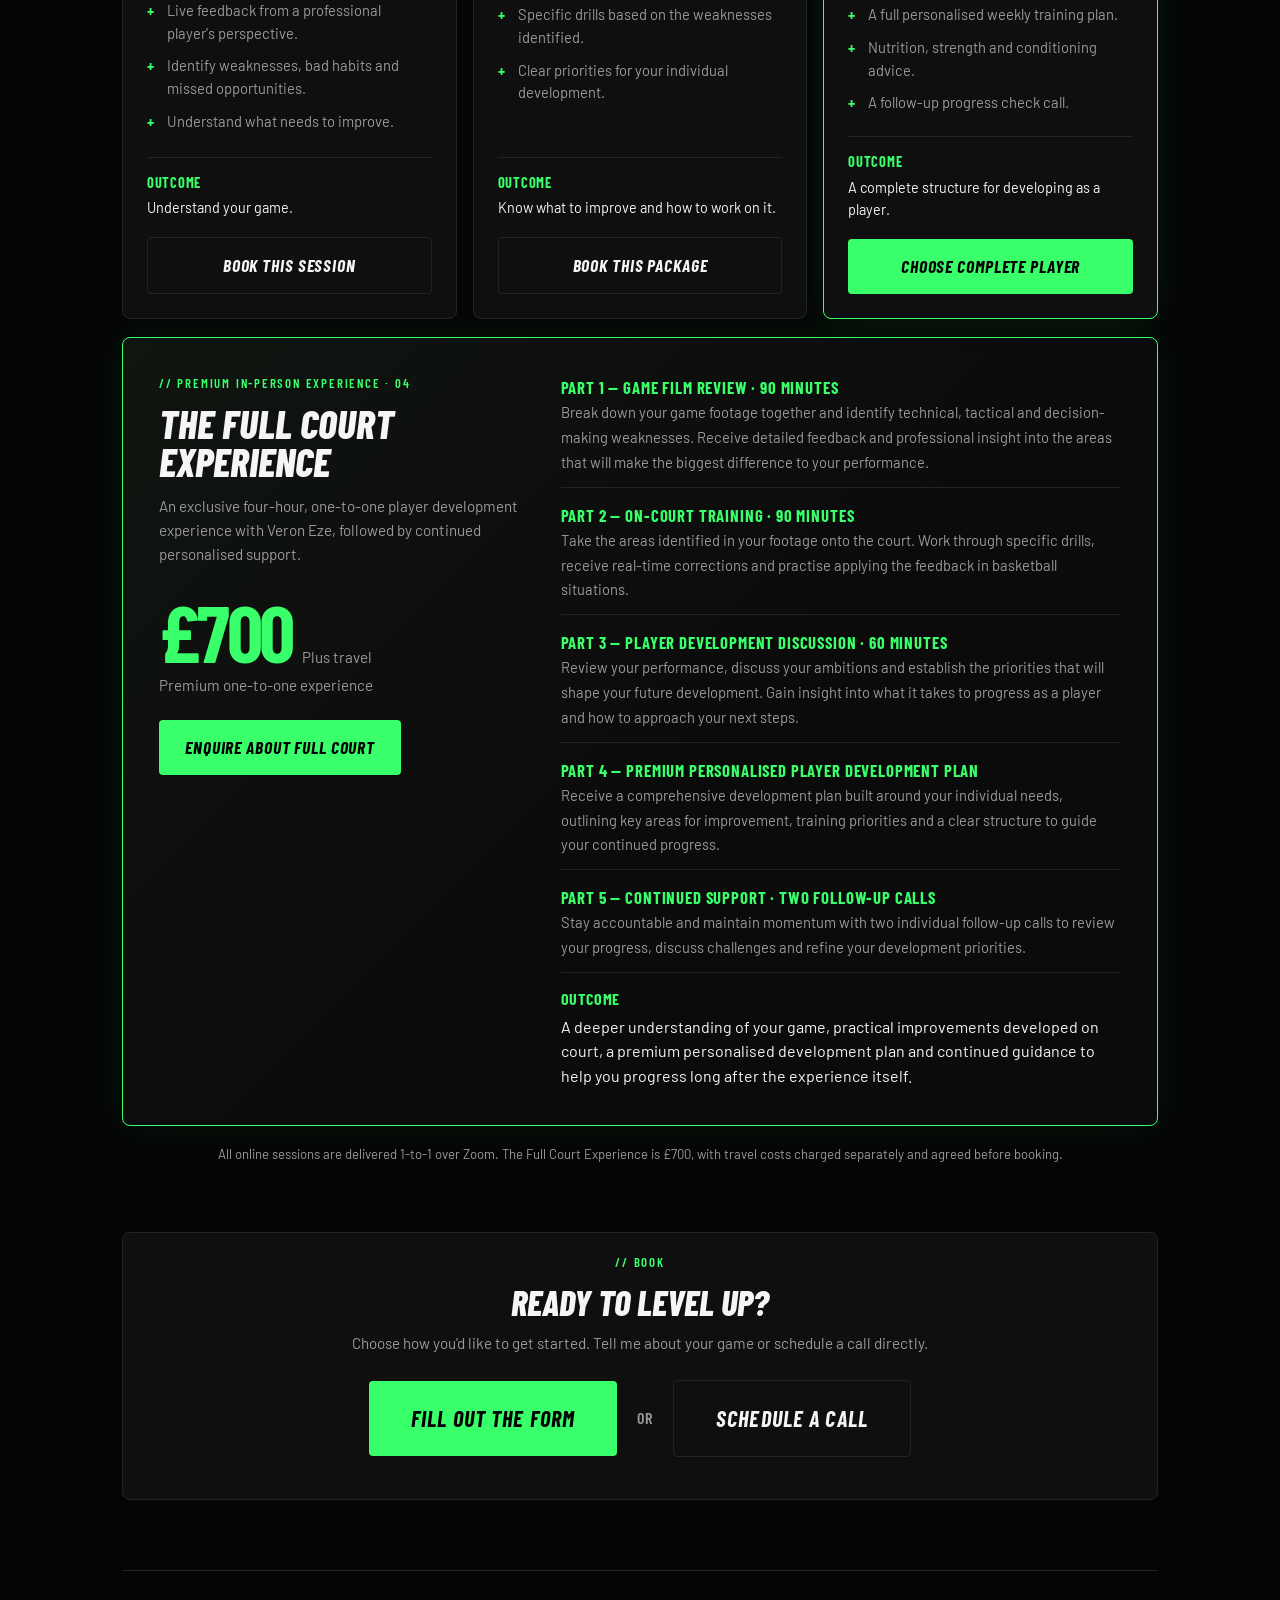
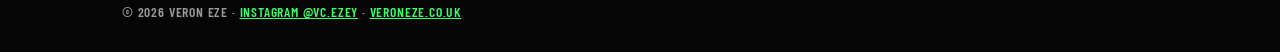
==== commit 7a8e134b: "Remove booking note from index.html Removed the booking note paragraph from the HTML." ====
--- a/index.html
+++ b/index.html
@@ -586,7 +586,7 @@
       </a>
     </div>
 
-    <p class="booking-note">Choose a convenient time for a short introductory call. Availability is limited to the next three days.</p>
+    <p class="booking-note"></p>
   </div>
 </section>
 
